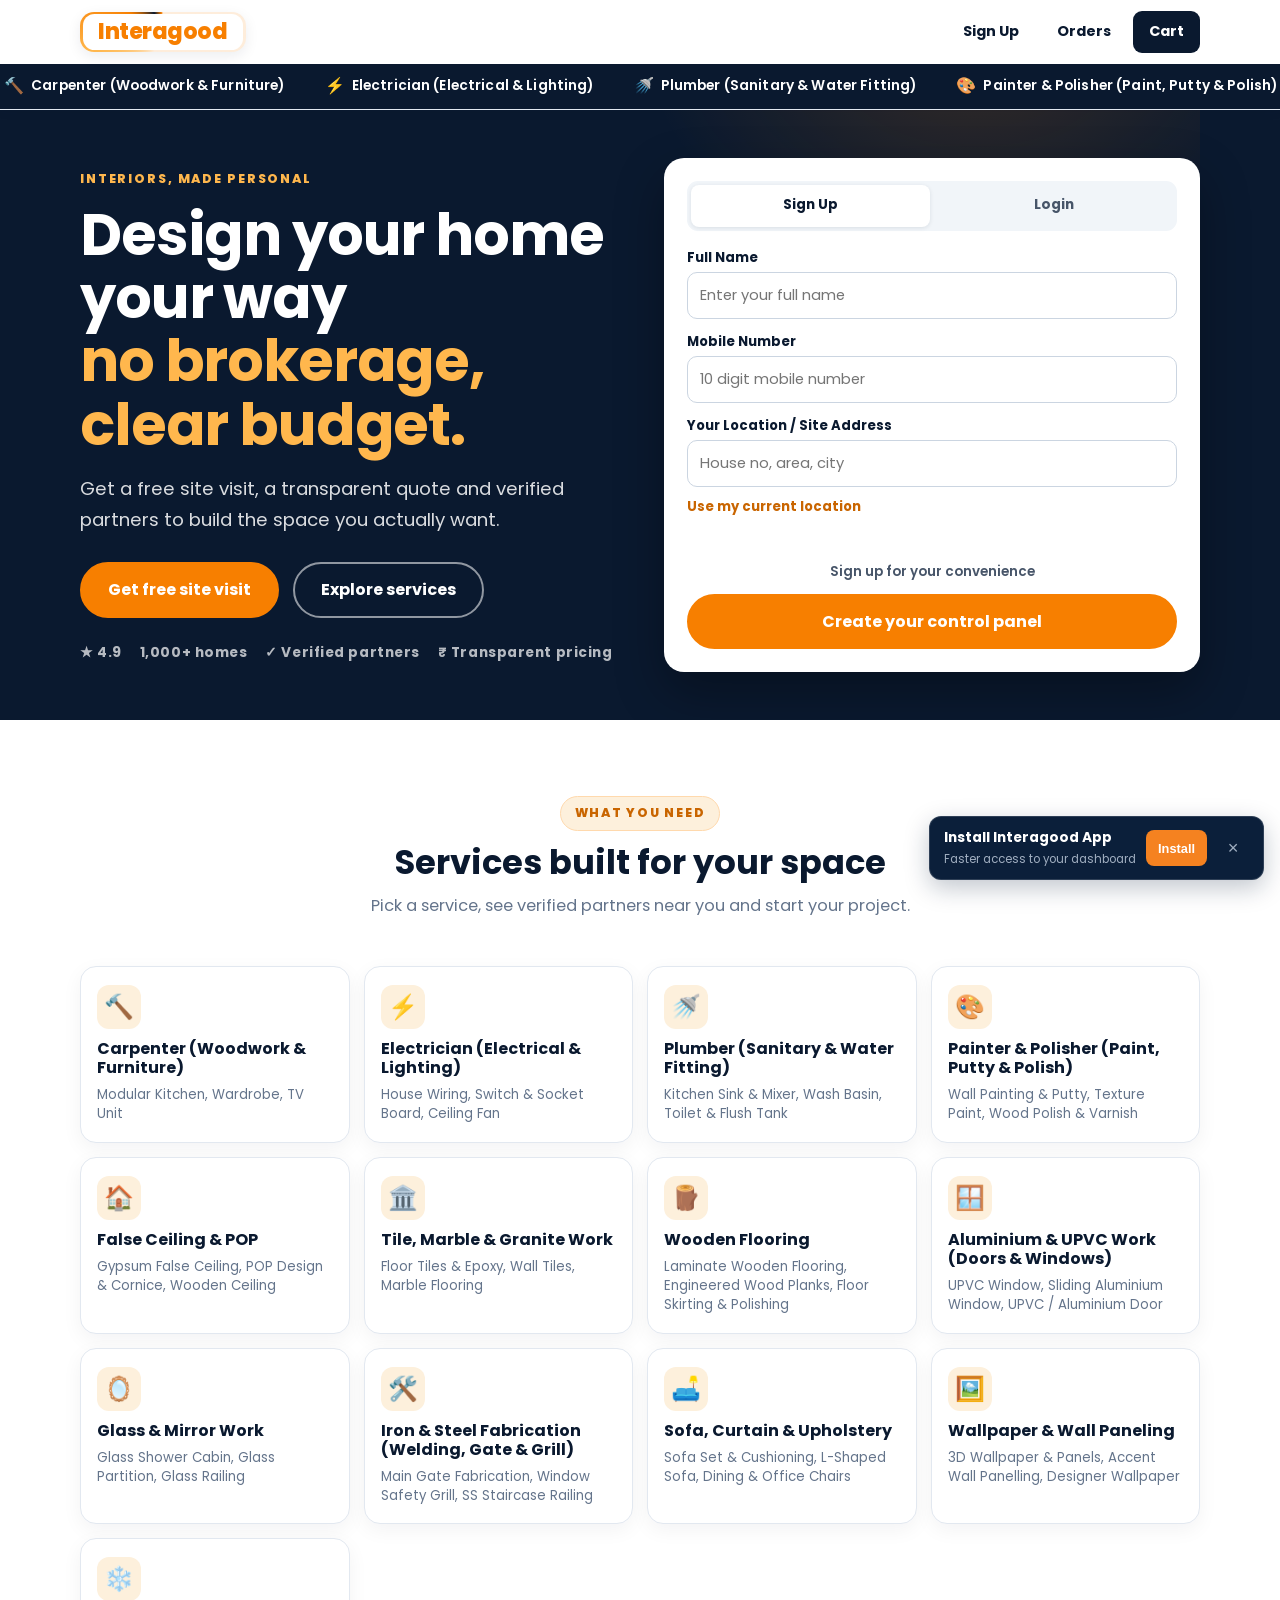
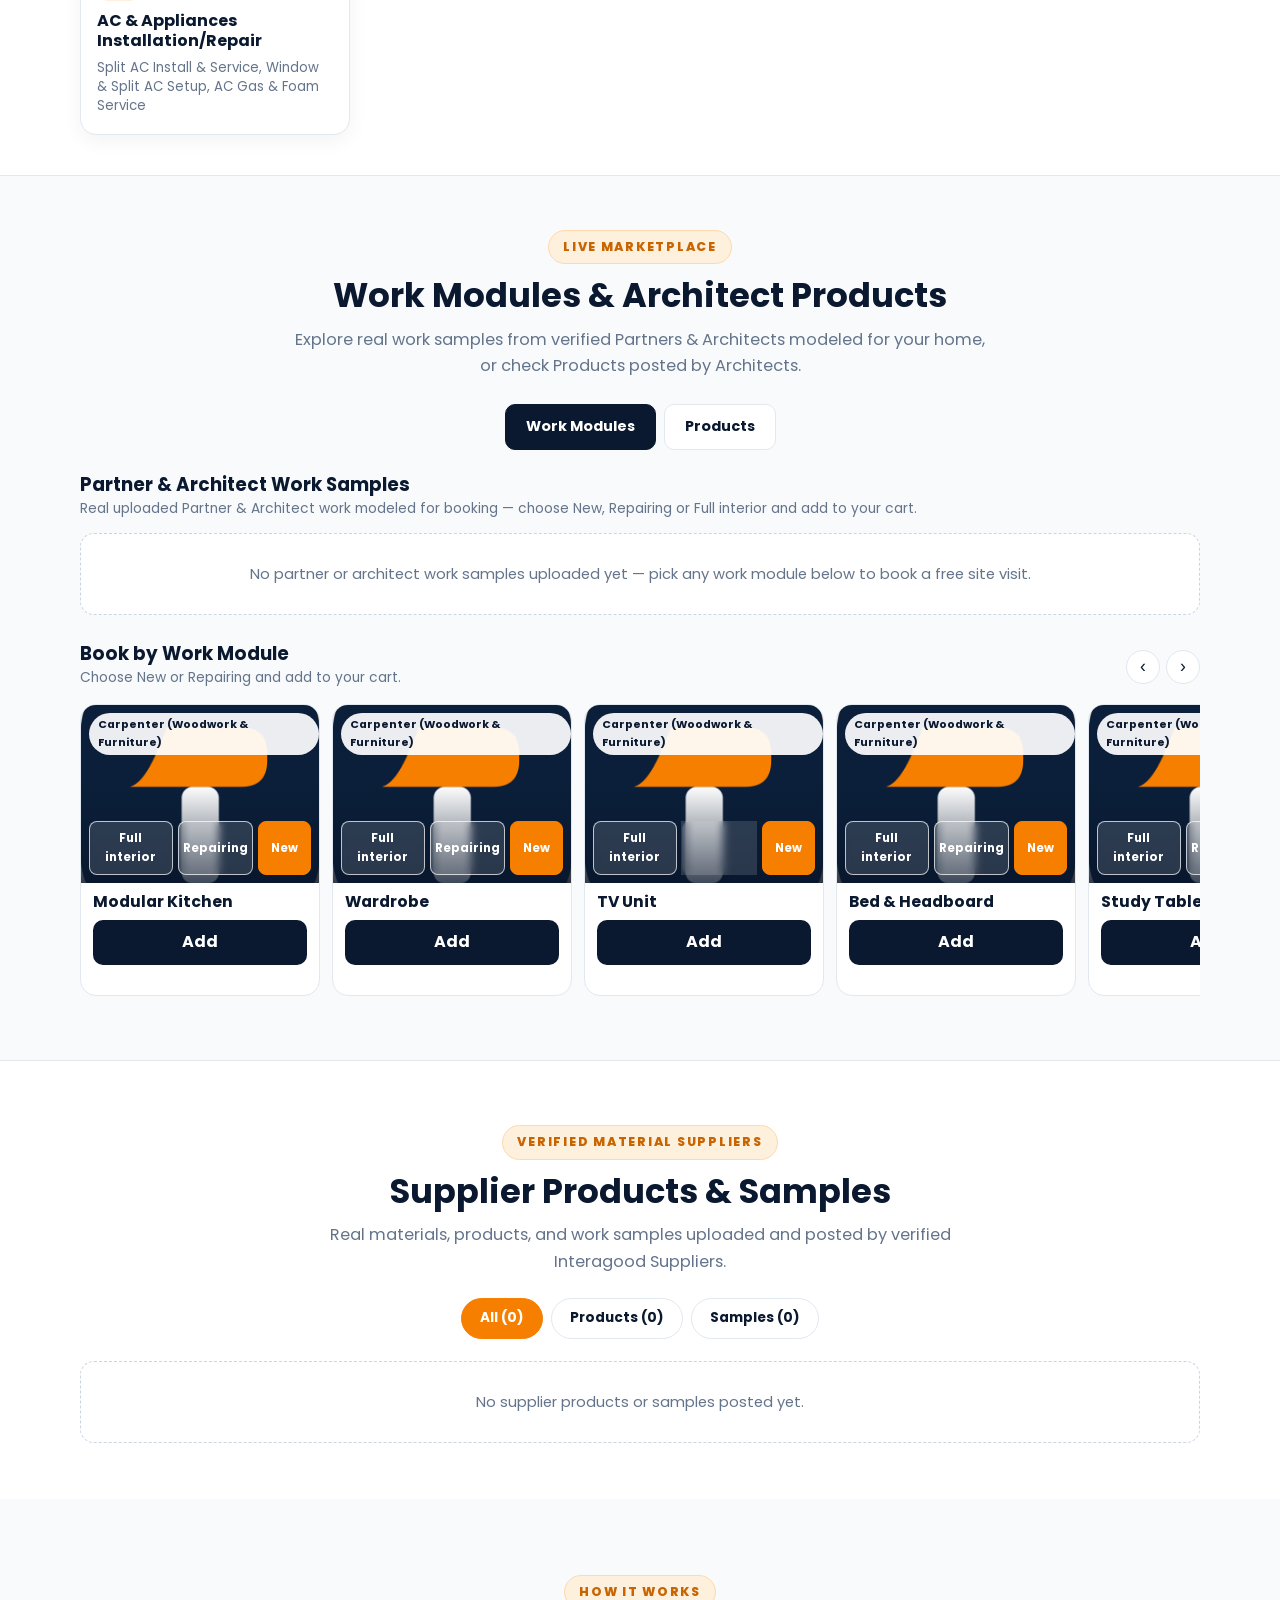
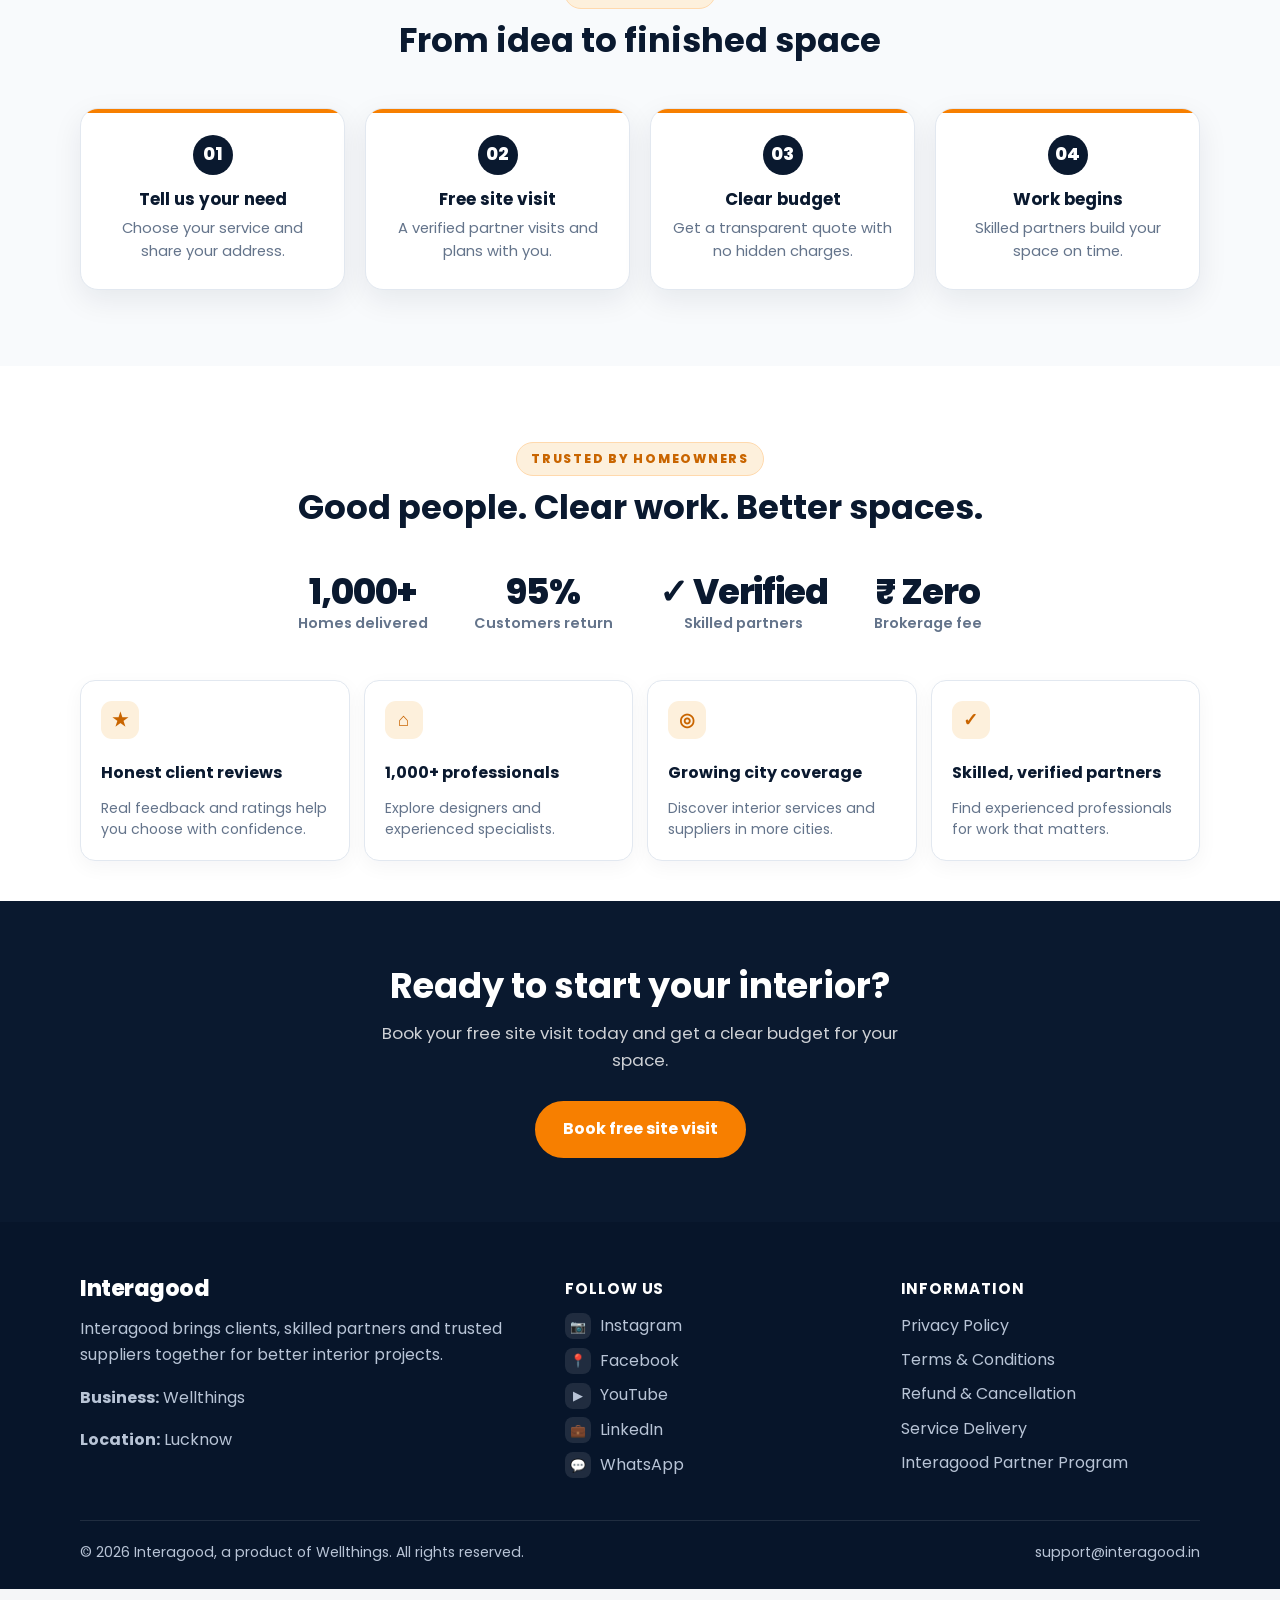
==== index.html @ d4280ba3 "Update hero signup card copy and button labels" ====
<!DOCTYPE html>
<html lang="en">
<head>
  <meta charset="UTF-8">
  <meta name="viewport" content="width=device-width, initial-scale=1.0">
  <title>Interagood | Custom Interior Planning, Verified Partners &amp; Suppliers</title>
  <meta name="description" content="Custom interior planning, verified home-service partners, and supplier catalog by Wellthings.">
  <meta property="og:title" content="Interagood | Custom Interior Planning, Verified Partners &amp; Suppliers">
  <meta property="og:description" content="Custom interior planning, verified home-service partners, and supplier catalog by Wellthings.">
  <meta property="og:image" content="assets/logo-square.png">
  <meta name="theme-color" content="#0b1f3a">
  <link rel="icon" type="image/png" href="assets/favicon.png">
  <link rel="apple-touch-icon" href="assets/apple-touch-icon.png">
  <link rel="manifest" href="manifest.webmanifest">
  <link rel="preconnect" href="https://fonts.googleapis.com">
  <link rel="preconnect" href="https://fonts.gstatic.com" crossorigin>
  <link href="https://fonts.googleapis.com/css2?family=Poppins:wght@400;600;700;800&display=swap" rel="stylesheet">
  <link rel="stylesheet" href="style.css?v=20261117h">
  <link rel="stylesheet" href="shop.css?v=20261117g">
</head>
<body class="home">
  <div class="top-fixed" id="top-fixed">
    <div class="top-upper" id="top-upper">
      <header class="nav">
        <div class="container nav-inner">
          <a class="brand brand-stroke" href="index.html" aria-label="Interagood home"><span class="brand-name">Interagood</span></a>
          <div style="display:flex;align-items:center;gap:6px;">
            <a class="header-contact" id="header-client-link" href="#client-signup" style="white-space:nowrap;">Sign Up</a>
            <a class="header-contact" href="#orders" data-orders-open style="white-space:nowrap;">Orders</a>
            <a class="header-contact" href="#cart" data-cart-open style="display:inline-flex;align-items:center;gap:6px;background:var(--navy);color:#fff;white-space:nowrap;">Cart <span class="cart-count" data-cart-count hidden style="position:static;margin:0;background:var(--orange);color:#fff;">0</span></a>
          </div>
        </div>
      </header>

      <div class="category-banner" id="category-banner" aria-label="Service categories">
        <div class="banner-track" id="banner-track"></div>
      </div>
    </div>
  </div>

  <main>
    <section class="hero">
      <div class="container hero-inner">
        <div class="hero-text">
          <span class="hero-kicker">Interiors, made personal</span>
          <h1>Design your home your way<br><strong>no brokerage, clear budget.</strong></h1>
          <p>Get a free site visit, a transparent quote and verified partners to build the space you actually want.</p>
          <div class="hero-actions">
            <a class="btn btn-primary" href="#marketplace">Get free site visit</a>
            <a class="btn ghost" href="#services" style="border-color:rgba(255,255,255,0.55);color:#fff;">Explore services</a>
          </div>
          <div class="hero-trust">
            <span>★ 4.9</span><span>1,000+ homes</span><span>✓ Verified partners</span><span>₹ Transparent pricing</span>
          </div>
        </div>
        <div class="hero-visual" id="client-signup">
          <div class="ca-card ca-signed-card" id="ca-signedin-card" hidden>
            <span class="ca-kicker">Your Account</span>
            <h3 id="ca-who-name">Welcome</h3>
            <p class="ca-signed-meta" id="ca-who-meta"></p>
            <div class="ca-signed-actions">
              <a class="btn btn-primary" href="client-dashboard.html">Open Control Panel</a>
              <button type="button" class="ca-logout-link" id="ca-logout-btn">Log Out</button>
            </div>
          </div>

          <div class="ca-card" id="ca-forms-card">
            <div class="ca-tabs" role="tablist" aria-label="Authentication mode">
              <button type="button" class="ca-tab active" data-ca-mode="signup" role="tab" aria-selected="true">Sign Up</button>
              <button type="button" class="ca-tab" data-ca-mode="login" role="tab" aria-selected="false">Login</button>
            </div>

            <form id="ca-signup-form" class="ca-form" novalidate>
              <div>
                <label for="ca-name">Full Name</label>
                <input id="ca-name" type="text" autocomplete="name" maxlength="80" placeholder="Enter your full name">
              </div>
              <div>
                <label for="ca-phone">Mobile Number</label>
                <input id="ca-phone" type="tel" inputmode="numeric" autocomplete="tel-national" maxlength="10" placeholder="10 digit mobile number">
              </div>
              <div>
                <label for="ca-location">Your Location / Site Address</label>
                <input id="ca-location" type="text" autocomplete="street-address" maxlength="200" placeholder="House no, area, city">
                <button type="button" class="ca-loc-btn" id="ca-use-loc">Use my current location</button>
              </div>
              <p class="ca-msg" id="ca-signup-msg" role="alert"></p>
              <p class="ca-convenience">Sign up for your convenience</p>
              <button type="submit" class="btn btn-primary" id="ca-signup-submit" style="width:100%;">Create your control panel</button>
            </form>

            <form id="ca-login-form" class="ca-form" hidden novalidate>
              <div>
                <label for="cl-phone">Registered Mobile Number</label>
                <input id="cl-phone" type="tel" inputmode="numeric" autocomplete="tel-national" maxlength="10" placeholder="10 digit mobile number">
              </div>
              <p class="ca-msg" id="ca-login-msg" role="alert"></p>
              <button type="submit" class="btn btn-primary" id="ca-login-submit" style="width:100%;">Login</button>
            </form>
          </div>
        </div>
      </div>
    </section>

    <section id="services" class="services">
      <div class="container">
        <div class="section-head">
          <span class="eyebrow">What you need</span>
          <h2>Services built for your space</h2>
          <p>Pick a service, see verified partners near you and start your project.</p>
        </div>
        <div class="service-grid" id="service-grid"></div>
      </div>
    </section>

    <section id="marketplace" class="mkt-section">
      <div class="container">
        <div class="section-head" style="margin-bottom:24px;">
          <span class="eyebrow">Live Marketplace</span>
          <h2>Work Modules &amp; Architect Products</h2>
          <p>Explore real work samples from verified Partners &amp; Architects modeled for your home, or check Products posted by Architects.</p>
        </div>

        <div class="mkt-tabs" role="tablist" aria-label="Marketplace view">
          <button type="button" class="mkt-tab active" data-mkt-tab="catalog" role="tab" aria-selected="true">Work Modules</button>
          <button type="button" class="mkt-tab" data-mkt-tab="products" role="tab" aria-selected="false">Products</button>
        </div>

        <div id="mkt-panel-catalog" class="mkt-panel">
          <div class="ws-block">
            <div class="browse-head">
              <div>
                <h3 style="margin:0;">Partner &amp; Architect Work Samples</h3>
                <p id="ws-sub" style="margin:2px 0 0;color:var(--muted);font-size:0.86rem;">Real uploaded work modeled for booking — choose New, Repairing or Full interior and add to your cart.</p>
              </div>
              <button type="button" class="btn-clear-filter" id="ws-clear-filter" hidden>Show all categories</button>
            </div>
            <div class="ws-grid" id="work-samples-grid"></div>
            <div class="mkt-empty" id="work-samples-empty" hidden>No partner or architect work samples uploaded yet for this filter.</div>
          </div>

          <div class="browse-head" style="margin-top:28px;">
            <div><h3 id="browse-title" style="margin:0;">Book by Work Module</h3><p id="browse-sub" style="margin:2px 0 0;color:var(--muted);font-size:0.86rem;">Pick a standard module, choose New or Repairing and add to your cart.</p></div>
            <div class="swiper-nav"><button type="button" data-swipe="prev" aria-label="Previous">&#8249;</button><button type="button" data-swipe="next" aria-label="Next">&#8250;</button></div>
          </div>
          <div class="swiper" id="browse-strip"></div>
          <p class="browse-empty" id="browse-empty" hidden>No matching work found.</p>
        </div>

        <div id="mkt-panel-products" class="mkt-panel" hidden>
          <div class="browse-head" style="margin-bottom:14px;">
            <div>
              <h3 style="margin:0;">Architect Products</h3>
              <p style="margin:2px 0 0;color:var(--muted);font-size:0.86rem;">Material-included designs and products posted directly by verified Architects.</p>
            </div>
          </div>
          <div class="arch-grid" id="arch-posts-grid"></div>
          <div class="mkt-empty" id="arch-posts-empty" hidden>No architect products posted yet. Check Work Modules or Supplier Showcase below.</div>
        </div>
      </div>
    </section>

    <section id="supplier-showcase" class="sup-showcase-section">
      <div class="container">
        <div class="section-head" style="margin-bottom:22px;">
          <span class="eyebrow">Verified Material Suppliers</span>
          <h2>Supplier Products &amp; Samples</h2>
          <p>Real materials, products, and work samples uploaded and posted by verified Interagood Suppliers.</p>
        </div>
        <div class="sup-filter-row" role="tablist" aria-label="Supplier filter">
          <button type="button" class="sup-filter-btn active" data-sup-filter="all" role="tab" aria-selected="true">All <span id="sup-count-all"></span></button>
          <button type="button" class="sup-filter-btn" data-sup-filter="product" role="tab" aria-selected="false">Products <span id="sup-count-prod"></span></button>
          <button type="button" class="sup-filter-btn" data-sup-filter="sample" role="tab" aria-selected="false">Samples <span id="sup-count-smp"></span></button>
        </div>
        <div class="amz-grid" id="supplier-showcase-grid"></div>
        <div class="mkt-empty" id="supplier-showcase-empty" hidden>No supplier products or samples posted yet.</div>
      </div>
    </section>

    <section class="how-it-works alt">
      <div class="container">
        <div class="section-head center">
          <span class="eyebrow">How it works</span>
          <h2>From idea to finished space</h2>
        </div>
        <div class="steps-grid">
          <div class="step-card">
            <span class="step-num">01</span>
            <h3>Tell us your need</h3>
            <p>Choose your service and share your address.</p>
          </div>
          <div class="step-card">
            <span class="step-num">02</span>
            <h3>Free site visit</h3>
            <p>A verified partner visits and plans with you.</p>
          </div>
          <div class="step-card">
            <span class="step-num">03</span>
            <h3>Clear budget</h3>
            <p>Get a transparent quote with no hidden charges.</p>
          </div>
          <div class="step-card">
            <span class="step-num">04</span>
            <h3>Work begins</h3>
            <p>Skilled partners build your space on time.</p>
          </div>
        </div>
      </div>
    </section>

    <section class="trust">
      <div class="container">
        <div class="section-head center">
          <span class="eyebrow">Trusted by homeowners</span>
          <h2>Good people. Clear work. Better spaces.</h2>
        </div>
        <div class="trust-stats">
          <div class="stat"><strong>1,000+</strong><span>Homes delivered</span></div>
          <div class="stat"><strong>95%</strong><span>Customers return</span></div>
          <div class="stat"><strong>✓ Verified</strong><span>Skilled partners</span></div>
          <div class="stat"><strong>₹ Zero</strong><span>Brokerage fee</span></div>
        </div>
        <div class="trust-grid">
          <article class="trust-card"><span class="trust-icon">★</span><h3>Honest client reviews</h3><p>Real feedback and ratings help you choose with confidence.</p></article>
          <article class="trust-card"><span class="trust-icon">⌂</span><h3>1,000+ professionals</h3><p>Explore designers and experienced specialists.</p></article>
          <article class="trust-card"><span class="trust-icon">◎</span><h3>Growing city coverage</h3><p>Discover interior services and suppliers in more cities.</p></article>
          <article class="trust-card"><span class="trust-icon">✓</span><h3>Skilled, verified partners</h3><p>Find experienced professionals for work that matters.</p></article>
        </div>
      </div>
    </section>

    <section class="cta">
      <div class="container cta-inner">
        <div>
          <h2>Ready to start your interior?</h2>
          <p>Book your free site visit today and get a clear budget for your space.</p>
        </div>
        <a class="btn btn-primary" href="#services">Book free site visit</a>
      </div>
    </section>
  </main>

  <footer>
    <div class="container">
      <div class="foot-grid">
        <div class="foot-about">
          <a class="brand brand-footer" href="index.html" aria-label="Interagood home"><span class="brand-name">Interagood</span></a>
          <p>Interagood brings clients, skilled partners and trusted suppliers together for better interior projects.</p>
          <p><strong>Business:</strong> <span data-company>Wellthings</span></p>
          <p data-address-row><strong>Location:</strong> <span data-address></span></p>
        </div>
        <div>
          <h4>Follow us</h4>
          <ul class="social-list">
            <li><a data-social="instagram" style="--c:#e1306c"><i>&#128247;</i>Instagram</a></li>
            <li><a data-social="facebook" style="--c:#1877f2"><i>&#128205;</i>Facebook</a></li>
            <li><a data-social="youtube" style="--c:#ff0000"><i>&#9654;</i>YouTube</a></li>
            <li><a data-social="linkedin" style="--c:#0a66c2"><i>&#128188;</i>LinkedIn</a></li>
            <li><a data-social="whatsapp" style="--c:#25d366"><i>&#128172;</i>WhatsApp</a></li>
          </ul>
        </div>
        <div>
          <h4>Information</h4>
          <ul>
            <li><a href="privacy.html">Privacy Policy</a></li>
            <li><a href="terms.html">Terms &amp; Conditions</a></li>
            <li><a href="refund.html">Refund &amp; Cancellation</a></li>
            <li><a href="shipping.html">Service Delivery</a></li>
            <li><a href="partner-program.html">Interagood Partner Program</a></li>
          </ul>
        </div>
      </div>
      <div class="copy">
        <span>&copy; <span data-year>2026</span> Interagood, a product of <span data-company>Wellthings</span>. All rights reserved.</span>
        <span><a data-email href="mailto:support@interagood.in">support@interagood.in</a></span>
      </div>
    </div>
  </footer>

  <script src="config.js?v=20261117f"></script>
  <script src="catalog.js?v=20261117a"></script>
  <script src="geo.js?v=2"></script>
  <script src="pwa.js?v=20261117f"></script>
  <script src="cart.js?v=20261117a"></script>
  <script src="client-auth.js?v=20261117b"></script>
  <script src="app.js?v=20261106-a"></script>
  <script src="browse.js?v=20261117d"></script>
  <script src="gallery.js?v=20261117f"></script>
</body>
</html>
---- style.css ----
:root {
  --navy: #0a192f;
  --navy-2: #112543;
  --orange: #f77f00;
  --orange-dark: #c96500;
  --orange-soft: #fdf0dc;
  --ink: #16213a;
  --muted: #64748b;
  --line: #e2e8f0;
  --bg: #ffffff;
  --bg-alt: #f8fafc;
  --radius: 16px;
  --shadow: 0 10px 30px rgba(10, 25, 47, 0.08);
}

* { box-sizing: border-box; }
html { scroll-behavior: smooth; }
body {
  margin: 0;
  font-family: 'Poppins', -apple-system, BlinkMacSystemFont, "Segoe UI", Roboto, "Helvetica Neue", Arial, sans-serif;
  color: var(--ink);
  background: var(--bg);
  line-height: 1.65;
}
img, svg { max-width: 100%; display: block; }
a { color: var(--orange-dark); }
a:hover { color: var(--orange); }
h1, h2, h3 { color: var(--navy); line-height: 1.2; margin: 0 0 0.6em; }
h1 { font-size: clamp(2rem, 5vw, 3.2rem); letter-spacing: -0.02em; }
h2 { font-size: clamp(1.5rem, 3.4vw, 2.1rem); }
h3 { font-size: 1.15rem; }
p { margin: 0 0 1em; }

.container { width: min(1120px, 92%); margin: 0 auto; }
.narrow { width: min(820px, 92%); margin: 0 auto; }

/* header */
.nav {
  position: sticky; top: 0; z-index: 50;
  background: rgba(255, 255, 255, 0.92);
  backdrop-filter: blur(10px);
  border-bottom: 1px solid var(--line);
}
.nav-inner { display: flex; align-items: center; justify-content: space-between; height: 88px; }
.brand { display: inline-flex; align-items: center; text-decoration: none; }
.brand-name { color: #f77f00; font-size: 22px; font-weight: 800; line-height: 1.2; font-family: 'Poppins', sans-serif; letter-spacing: -0.02em; }
.location-bar { display: flex; align-items: center; gap: 10px; width: min(460px, 52vw); min-height: 46px; padding: 0 15px; border: 1px solid var(--line); border-radius: 12px; background: #fff; }
.location-icon { color: var(--orange-dark); font-size: 1.5rem; line-height: 1; }
.location-bar input, .search-bar input { min-width: 0; width: 100%; margin: 0; padding: 0; border: 0; background: transparent; outline: 0; }
.location-bar input:focus, .search-bar input:focus { outline: 0; }
.header-contact { padding: 9px 16px; border-radius: 9px; color: var(--navy); font-size: 0.9rem; font-weight: 700; text-decoration: none; }
.header-contact:hover { background: var(--bg-alt); color: var(--navy); }
.sr-only { position: absolute; width: 1px; height: 1px; padding: 0; margin: -1px; overflow: hidden; clip: rect(0, 0, 0, 0); white-space: nowrap; border: 0; }
.nav-links { display: flex; align-items: center; gap: 26px; }
.nav-links a { text-decoration: none; color: var(--navy); font-weight: 600; font-size: 0.95rem; }
.nav-links a:hover, .nav-links a.active { color: var(--orange); }
.menu-btn { display: none; background: none; border: 0; padding: 8px; cursor: pointer; }
.menu-btn span { display: block; width: 24px; height: 2px; background: var(--navy); margin: 5px 0; transition: 0.2s; }

/* buttons */
.btn {
  display: inline-block; padding: 13px 26px; border-radius: 999px;
  background: var(--orange); color: #fff; font-weight: 700; text-decoration: none;
  border: 2px solid var(--orange); cursor: pointer; font-size: 1rem; font-family: inherit;
  transition: transform 0.15s, background 0.15s;
}
.btn:hover { background: var(--orange-dark); border-color: var(--orange-dark); color: #fff; transform: translateY(-1px); }
.btn.ghost { background: transparent; color: var(--navy); border-color: var(--navy); }
.btn.ghost:hover { background: var(--navy); color: #fff; border-color: var(--navy); }
.btn.disabled { background: var(--line); border-color: var(--line); color: var(--muted); cursor: default; pointer-events: none; }

/* hero */
.hero { background: linear-gradient(160deg, var(--orange-soft), #fff 55%); padding: 84px 0 72px; }
.hero-grid { display: grid; grid-template-columns: 1.15fr 0.85fr; gap: 48px; align-items: center; }
.eyebrow { display: inline-block; font-size: 0.78rem; font-weight: 800; letter-spacing: 0.14em; text-transform: uppercase; color: var(--orange-dark); background: #fff; border: 1px solid #ffd9ad; padding: 6px 14px; border-radius: 999px; margin-bottom: 18px; }
.hero p.lead { font-size: 1.15rem; color: var(--muted); max-width: 560px; }
.hero-actions { display: flex; flex-wrap: wrap; gap: 14px; margin-top: 26px; }
.hero-card { background: var(--navy); color: #fff; border-radius: 24px; padding: 30px; box-shadow: var(--shadow); }
.hero-card h3 { color: #fff; }
.hero-card ul { list-style: none; padding: 0; margin: 0; }
.hero-card li { padding: 12px 0; border-bottom: 1px solid rgba(255, 255, 255, 0.12); display: flex; gap: 12px; align-items: flex-start; }
.hero-card li:last-child { border-bottom: 0; }
.tick { flex: none; width: 22px; height: 22px; border-radius: 50%; background: var(--orange); color: #fff; font-size: 0.8rem; font-weight: 800; display: grid; place-items: center; margin-top: 2px; }

/* sections */
.section { padding: 76px 0; }
.section.alt { background: var(--bg-alt); }
.section-head { text-align: center; max-width: 680px; margin: 0 auto 44px; }
.section-head p { color: var(--muted); }

.cards { display: grid; grid-template-columns: repeat(auto-fit, minmax(240px, 1fr)); gap: 22px; }
.card { background: #fff; border: 1px solid var(--line); border-radius: var(--radius); padding: 26px; box-shadow: var(--shadow); }
.card .icon { width: 46px; height: 46px; border-radius: 12px; background: var(--orange-soft); color: var(--orange-dark); display: grid; place-items: center; font-weight: 800; font-size: 1.2rem; margin-bottom: 14px; }
.card p { color: var(--muted); margin: 0; }

.steps { counter-reset: step; display: grid; grid-template-columns: repeat(auto-fit, minmax(220px, 1fr)); gap: 22px; }
.step { position: relative; padding: 26px; border-radius: var(--radius); background: #fff; border: 1px solid var(--line); }
.step::before { counter-increment: step; content: counter(step); display: grid; place-items: center; width: 38px; height: 38px; border-radius: 50%; background: var(--navy); color: #fff; font-weight: 800; margin-bottom: 14px; }
.step p { color: var(--muted); margin: 0; }

/* role tabs */
.tabs { display: flex; justify-content: center; gap: 10px; margin-bottom: 30px; }
.tab { padding: 10px 24px; border-radius: 999px; border: 2px solid var(--navy); background: #fff; color: var(--navy); font-weight: 700; cursor: pointer; font-size: 1rem; font-family: inherit; }
.tab.active { background: var(--navy); color: #fff; }
.tab-panel { display: none; }
.tab-panel.active { display: block; }
.checklist { list-style: none; padding: 0; margin: 0 auto; max-width: 760px; display: grid; gap: 12px; }
.checklist li { background: #fff; border: 1px solid var(--line); border-radius: 12px; padding: 14px 18px 14px 50px; position: relative; }
.checklist li::before { content: "\2713"; position: absolute; left: 16px; top: 13px; width: 24px; height: 24px; border-radius: 50%; background: var(--orange); color: #fff; font-weight: 800; font-size: 0.8rem; display: grid; place-items: center; }

/* pricing */
.plans { display: grid; grid-template-columns: repeat(auto-fit, minmax(280px, 1fr)); gap: 26px; max-width: 800px; margin: 0 auto; }
.plan { background: #fff; border: 2px solid var(--line); border-radius: 22px; padding: 34px 30px; text-align: center; box-shadow: var(--shadow); }
.plan.featured { border-color: var(--orange); }
.plan .tag { display: inline-block; background: var(--orange-soft); color: var(--orange-dark); font-weight: 800; font-size: 0.75rem; letter-spacing: 0.12em; text-transform: uppercase; padding: 5px 12px; border-radius: 999px; }
.price { font-size: 3rem; font-weight: 800; color: var(--navy); margin: 14px 0 0; line-height: 1; }
.price small { font-size: 1rem; color: var(--muted); font-weight: 600; }
.price-note { color: var(--muted); font-size: 0.9rem; margin: 6px 0 20px; }
.plan ul { list-style: none; padding: 0; margin: 0 0 22px; text-align: left; }
.plan li { padding: 8px 0 8px 28px; position: relative; border-bottom: 1px solid var(--line); }
.plan li::before { content: "\2713"; position: absolute; left: 0; color: var(--orange); font-weight: 800; }
.fine { text-align: center; color: var(--muted); font-size: 0.9rem; max-width: 760px; margin: 26px auto 0; }

/* homepage service finder */
.service-finder { padding: 24px 0 30px; background: #fff; }
.finder-inner { display: grid; gap: 18px; }
.search-bar { display: flex; align-items: center; gap: 12px; width: min(760px, 100%); min-height: 52px; margin: 0 auto; padding: 0 16px; border: 1px solid var(--line); border-radius: 13px; background: #f8fafc; color: var(--muted); }
.search-bar > span:first-child { color: var(--orange-dark); font-size: 1.45rem; line-height: 1; }
.search-bar input { color: var(--ink); }
.search-bar kbd { color: #8290a1; font-size: 0.76rem; font-weight: 600; }
.role-switch { display: flex; justify-content: center; gap: 8px; }
.role-tab { min-width: 150px; padding: 10px 24px; border: 1px solid var(--line); border-radius: 10px; background: #fff; color: var(--navy); font: inherit; font-weight: 750; cursor: pointer; transition: background 0.18s, color 0.18s, border-color 0.18s; }
.role-tab.active { border-color: var(--navy); background: var(--navy); color: #fff; }
.category-panel { display: none; }
.category-panel.active { display: block; }
.category-caption { margin: 0 0 12px; color: var(--muted); font-size: 0.88rem; font-weight: 600; text-align: center; }
.category-grid { display: grid; grid-template-columns: repeat(6, minmax(0, 1fr)); gap: 9px; }
.category-tab { min-height: 42px; padding: 8px 10px; border: 1px solid var(--line); border-radius: 10px; background: #fff; color: var(--ink); font: inherit; font-size: 0.84rem; font-weight: 600; line-height: 1.25; cursor: pointer; transition: border-color 0.15s, background 0.15s, color 0.15s; }
.category-tab:hover, .category-tab.active { border-color: var(--orange); background: var(--orange-soft); color: var(--orange-dark); }
.category-empty { margin: 0; color: var(--muted); text-align: center; }

/* homepage hero */
.hero-banner { position: relative; display: grid; min-height: clamp(330px, 38vw, 490px); align-items: center; overflow: hidden; isolation: isolate; background: var(--navy); }
.hero-banner::before, .hero-banner::after { position: absolute; z-index: -1; content: ""; inset: -10px; }
.hero-banner::before { background: url("assets/interior-hero.webp") center 55% / cover no-repeat; filter: blur(3px); transform: scale(1.025); }
.hero-banner::after { background: linear-gradient(90deg, rgba(7, 21, 42, 0.84), rgba(7, 21, 42, 0.52) 54%, rgba(7, 21, 42, 0.2)); }
.hero-content { padding-top: 56px; padding-bottom: 56px; color: #fff; }
.hero-kicker { display: inline-block; margin-bottom: 14px; color: #ffd5a1; font-size: 0.78rem; font-weight: 800; letter-spacing: 0.15em; text-transform: uppercase; }
.hero-content h1 { max-width: 720px; margin-bottom: 16px; color: #fff; font-size: clamp(2.4rem, 5.2vw, 4.4rem); line-height: 1.05; }
.hero-content p { max-width: 590px; margin-bottom: 24px; color: rgba(255, 255, 255, 0.9); font-size: clamp(1rem, 1.7vw, 1.2rem); }
.hero-promise { display: flex; flex-wrap: wrap; align-items: center; gap: 12px; color: #fff; font-size: 0.92rem; font-weight: 700; }
.hero-promise i { width: 5px; height: 5px; border-radius: 50%; background: #ff9a2c; }

/* homepage project paths and trust cards */
.project-options { padding: 30px 0 50px; background: var(--bg-alt); }
.project-grid { display: grid; grid-template-columns: repeat(2, minmax(0, 1fr)); gap: 18px; }
.project-card { padding: clamp(22px, 3vw, 34px); border: 1px solid var(--line); border-radius: 18px; background: #fff; box-shadow: var(--shadow); }
.project-card-dark { border-color: var(--navy); background: var(--navy); }
.project-step { display: block; margin-bottom: 13px; color: var(--orange-dark); font-size: 0.72rem; font-weight: 800; letter-spacing: 0.12em; }
.project-card h2 { margin-bottom: 9px; font-size: clamp(1.3rem, 2.4vw, 1.7rem); }
.project-card p { min-height: 48px; margin-bottom: 20px; color: var(--muted); }
.project-card-dark h2 { color: #fff; }
.project-card-dark p { color: #d3ddeb; }
.project-card .btn { padding: 11px 20px; font-size: 0.92rem; }
.project-card .btn.ghost { border-color: #fff; color: #fff; }
.project-card .btn.ghost:hover { background: #fff; color: var(--navy); }
.trust-section { padding: 72px 0; }
.section-head { margin-bottom: 34px; }
.section-head .eyebrow { margin-bottom: 12px; }
.section-head h2 { margin-bottom: 10px; }
.section-head p { margin: 0; color: var(--muted); }
.trust-grid { display: grid; grid-template-columns: repeat(4, minmax(0, 1fr)); gap: 14px; }
.trust-card { min-height: 175px; padding: 20px; border: 1px solid var(--line); border-radius: 15px; background: #fff; box-shadow: 0 6px 20px rgba(11, 31, 58, 0.045); }
.trust-icon { display: grid; width: 38px; height: 38px; margin-bottom: 14px; place-items: center; border-radius: 11px; background: var(--orange-soft); color: var(--orange-dark); font-size: 1.15rem; font-weight: 800; }
.trust-card h3 { margin-bottom: 7px; font-size: 1rem; }
.trust-card p { margin: 0; color: var(--muted); font-size: 0.88rem; line-height: 1.5; }
.trust-stat { display: flex; flex-direction: column; justify-content: center; }
.trust-stat strong { margin-bottom: 6px; color: var(--orange-dark); font-size: 2rem; line-height: 1; }
.spaces-section { padding: 10px 0 72px; }
.spaces-section .section-head { margin-bottom: 24px; }
.space-grid { display: grid; grid-template-columns: repeat(3, minmax(0, 1fr)); gap: 15px; }
.space-card { position: relative; display: flex; min-height: 180px; align-items: flex-end; overflow: hidden; padding: 20px; border-radius: 16px; background: linear-gradient(140deg, #ddc5a4, #76543d); }
.space-card::before { position: absolute; content: ""; inset: 0; background: linear-gradient(0deg, rgba(7, 21, 42, 0.75), transparent 70%); }
.space-card span { position: relative; color: #fff; font-size: 1.1rem; font-weight: 750; }
.space-shop { background: linear-gradient(140deg, #d6b189, #594033); }
.space-restaurant { background: linear-gradient(140deg, #c59c75, #493831); }

/* faq */
details { background: #fff; border: 1px solid var(--line); border-radius: 12px; padding: 4px 18px; margin-bottom: 12px; }
summary { cursor: pointer; font-weight: 700; color: var(--navy); padding: 14px 0; }
details p { color: var(--muted); }

/* cta */
.cta { background: var(--navy); color: #fff; text-align: center; padding: 64px 0; }
.cta h2 { color: #fff; }
.cta p { color: #c9d4e4; max-width: 560px; margin: 0 auto 24px; }

/* legal pages */
.page-head { background: var(--bg-alt); padding: 56px 0 40px; border-bottom: 1px solid var(--line); }
.page-head p { color: var(--muted); margin: 0; }
.legal { padding: 48px 0 72px; }
.legal h2 { font-size: 1.35rem; margin-top: 2em; }
.legal h3 { margin-top: 1.4em; }
.legal li { margin-bottom: 0.5em; }
.legal .callout { background: var(--orange-soft); border-left: 4px solid var(--orange); padding: 14px 18px; border-radius: 8px; margin: 1.2em 0; }
.legal table { width: 100%; border-collapse: collapse; margin: 1em 0; }
.legal th, .legal td { text-align: left; padding: 10px 12px; border: 1px solid var(--line); }
.legal th { background: var(--bg-alt); }

/* contact */
.contact-grid { display: grid; grid-template-columns: 1fr 1fr; gap: 32px; }
.info-list { list-style: none; padding: 0; margin: 0; }
.info-list li { display: flex; gap: 14px; padding: 14px 0; border-bottom: 1px solid var(--line); align-items: flex-start; }
.info-list .icon { flex: none; width: 40px; height: 40px; border-radius: 10px; background: var(--orange-soft); color: var(--orange-dark); display: grid; place-items: center; font-weight: 800; }
.info-list strong { display: block; color: var(--navy); }
.call-btn { display: inline-flex; align-items: center; gap: 10px; background: var(--navy); color: #fff; border: 0; border-radius: 999px; padding: 10px 20px; font-size: 1rem; font-weight: 700; cursor: pointer; font-family: inherit; }
.call-btn:hover { background: var(--orange); }
.call-btn .mask { letter-spacing: 0.12em; }
form.contact { background: #fff; border: 1px solid var(--line); border-radius: var(--radius); padding: 26px; box-shadow: var(--shadow); }
label { display: block; font-weight: 600; font-size: 0.9rem; margin-bottom: 6px; color: var(--navy); }
input, select, textarea { width: 100%; padding: 12px 14px; border: 1px solid #cdd5df; border-radius: 10px; font: inherit; margin-bottom: 16px; background: #fff; }
input:focus, select:focus, textarea:focus { outline: 2px solid var(--orange); border-color: var(--orange); }
textarea { min-height: 130px; resize: vertical; }
.form-msg { margin-top: 12px; font-size: 0.92rem; color: var(--muted); }
.form-msg.error { color: #c0392b; }

/* footer */
footer { background: #07152a; color: #b8c4d6; padding: 54px 0 24px; }
.foot-grid { display: grid; grid-template-columns: 1.5fr 1fr 1fr; gap: 36px; margin-bottom: 34px; }
.brand-footer { margin-bottom: 14px; }
.brand-footer .brand-name { color: #fff; }
footer .foot-about p { max-width: 450px; }
footer h4 { color: #fff; margin: 0 0 12px; font-size: 0.95rem; letter-spacing: 0.06em; text-transform: uppercase; }
footer ul { list-style: none; padding: 0; margin: 0; }
footer li { margin-bottom: 8px; }
footer a { color: #b8c4d6; text-decoration: none; }
footer a:hover { color: var(--orange); }
.copy { border-top: 1px solid rgba(255, 255, 255, 0.1); padding-top: 20px; font-size: 0.88rem; display: flex; flex-wrap: wrap; justify-content: space-between; gap: 8px; }

.reveal { opacity: 0; transform: translateY(18px); transition: opacity 0.5s, transform 0.5s; }
[hidden] { display: none !important; }
.reveal.in { opacity: 1; transform: none; }

@media (max-width: 860px) {
  .hero-grid, .contact-grid, .foot-grid { grid-template-columns: 1fr; }
  .trust-grid { grid-template-columns: repeat(2, minmax(0, 1fr)); }
  .menu-btn { display: block; }
  .nav-links {
    display: none; position: absolute; top: 88px; left: 0; right: 0;
    flex-direction: column; align-items: flex-start; gap: 0;
    background: #fff; border-bottom: 1px solid var(--line); padding: 8px 4%;
  }
  .nav-links.open { display: flex; }
  .nav-links a { padding: 12px 0; width: 100%; }
  .hero { padding: 56px 0; }
  .section { padding: 56px 0; }
}

@media (max-width: 560px) {
  .container, .narrow { width: min(100% - 32px, 1120px); }
  .nav-inner { height: auto; min-height: 0; display: grid; grid-template-columns: 1fr auto; gap: 12px 8px; padding-top: 12px; padding-bottom: 14px; }
  .brand { grid-column: 1; grid-row: 1; }
  .header-contact { grid-column: 2; grid-row: 1; padding-right: 4px; }
  .location-bar { grid-column: 1 / -1; grid-row: 2; width: 100%; min-height: 44px; }
  .service-finder { padding: 18px 0 24px; }
  .finder-inner { gap: 14px; }
  .search-bar { min-height: 48px; padding: 0 12px; }
  .search-bar kbd { display: none; }
  .role-tab { flex: 1; min-width: 0; padding: 10px; }
  .category-caption { margin-bottom: 10px; font-size: 0.8rem; }
  .hero-banner { min-height: 340px; }
  .hero-banner::before { background-position: 58% center; }
  .hero-banner::after { background: linear-gradient(90deg, rgba(7, 21, 42, 0.82), rgba(7, 21, 42, 0.56)); }
  .hero-content { padding-top: 42px; padding-bottom: 42px; }
  .hero-content h1 { font-size: clamp(2.25rem, 11vw, 3.2rem); }
  .hero-content p { font-size: 1rem; }
  .hero-promise { gap: 8px; font-size: 0.78rem; }
  .project-options { padding: 20px 0 38px; }
  .project-grid { grid-template-columns: 1fr; gap: 12px; }
  .project-card { padding: 22px; }
  .project-card p { min-height: 0; }
  .trust-section { padding: 48px 0; }
  .trust-grid { gap: 9px; }
  .trust-card { min-height: 165px; padding: 14px; }
  .trust-card h3 { font-size: 0.9rem; }
  .trust-card p { font-size: 0.8rem; }
  .trust-stat strong { font-size: 1.7rem; }
  .spaces-section { padding-bottom: 48px; }
  .space-grid { grid-template-columns: 1fr; gap: 10px; }
  .space-card { min-height: 130px; }
  footer { padding: 40px 0 20px; }
  .foot-grid { gap: 24px; }
  .copy { flex-direction: column; }
}

@media (prefers-reduced-motion: reduce) {
  html { scroll-behavior: auto; }
  .reveal { opacity: 1; transform: none; transition: none; }
}

/* app-style homepage */
body.home { padding-bottom: 76px; background: #f5f6f8; }
.top-fixed { position: sticky; top: 0; z-index: 60; background: #fff; border-bottom: 1px solid var(--line); box-shadow: 0 2px 10px rgba(11, 31, 58, 0.06); }
.top-fixed .nav { position: static; border: 0; background: transparent; backdrop-filter: none; }
.top-fixed .nav-inner { height: 64px; gap: 14px; }
.top-fixed .service-finder { padding: 4px 0 12px; background: transparent; }
.top-fixed .finder-inner { grid-template-columns: minmax(0, 1fr); gap: 10px; }
.top-fixed .search-bar { min-height: 46px; background: #f5f6f8; border-color: var(--line); }
.category-panel { min-width: 0; }
.role-switch { gap: 0; width: min(420px, 100%); margin: 0 auto; padding: 3px; border-radius: 10px; background: #eceff3; }
.role-tab { flex: 1; min-width: 0; padding: 9px 12px; border: 0; border-radius: 8px; background: transparent; color: #5b6676; }
.role-tab.active { border: 0; background: #fff; color: var(--navy); box-shadow: 0 1px 4px rgba(11, 31, 58, 0.15); }
.category-grid { display: flex; gap: 8px; overflow-x: auto; padding: 2px 2px 6px; scroll-snap-type: x proximity; scrollbar-width: none; -webkit-overflow-scrolling: touch; cursor: grab; user-select: none; }
.category-grid::-webkit-scrollbar { display: none; }
.category-tab { display: flex; flex: 0 0 auto; flex-direction: column; align-items: center; gap: 5px; width: 80px; min-height: 0; padding: 6px 4px 8px; border: 0; border-bottom: 2px solid transparent; border-radius: 0; background: transparent; color: #3a4658; scroll-snap-align: start; }
.category-tab:hover, .category-tab.active { background: transparent; color: var(--navy); }
.category-tab.active { border-bottom-color: var(--orange); }
.cat-icon { display: grid; width: 44px; height: 44px; place-items: center; border-radius: 12px; background: #f1f3f6; font-size: 1.35rem; line-height: 1; }
.category-tab.active .cat-icon { background: var(--orange-soft); }
.cat-name { font-size: 0.7rem; font-weight: 600; line-height: 1.2; text-align: center; }
.project-card { border: 1px solid var(--line); box-shadow: none; }
.project-card-dark { background: var(--navy); border-color: var(--navy); }
.trust-section, .spaces-section, .project-options { background: transparent; }
.trust-card { border: 1px solid var(--line); box-shadow: none; }
.trust-icon { background: var(--orange-soft); color: var(--orange-dark); }
.trust-stat strong { color: var(--orange-dark); }
body.home footer { background: #07152a; }
.social-list li { margin-bottom: 8px; }
.social-list a { display: inline-flex; align-items: center; gap: 9px; }
.social-list i { display: grid; width: 26px; height: 26px; place-items: center; border-radius: 8px; background: rgba(255, 255, 255, 0.1); font-style: normal; font-size: 0.8rem; }
.foot-program { margin: 0 0 14px; text-align: center; font-weight: 700; }
.foot-program a { color: #fff; }
.bottom-nav { position: fixed; inset: auto 0 0; z-index: 70; display: grid; grid-template-columns: repeat(4, 1fr); padding-bottom: env(safe-area-inset-bottom); background: #fff; border-top: 1px solid var(--line); box-shadow: 0 -2px 10px rgba(11, 31, 58, 0.06); }
.bn-item { display: flex; flex-direction: column; align-items: center; gap: 3px; padding: 8px 0 7px; color: #6b7686; font-size: 0.72rem; font-weight: 600; text-decoration: none; }
.bn-item svg { width: 24px; height: 24px; fill: none; stroke: currentColor; stroke-width: 1.8; stroke-linecap: round; stroke-linejoin: round; }
.bn-item.active { color: var(--orange-dark); }
@media (max-width: 560px) {
  .top-fixed .nav-inner { height: auto; padding-top: 8px; padding-bottom: 8px; gap: 8px; }
  .top-fixed .service-finder { padding: 0 0 8px; }
  .top-fixed .location-bar { min-height: 40px; }
  .top-fixed .search-bar { min-height: 42px; }
  .category-tab { width: 72px; }
}

/* ===== Homepage redesign: client-focused ===== */

/* Hero */
.hero { position: relative; background: var(--navy); color: #fff; overflow: hidden; padding: 0; }
.hero-inner { display: grid; grid-template-columns: 1fr 1fr; gap: 48px; align-items: center; padding: 72px 0; position: relative; z-index: 2; }
.hero-inner::before { position: absolute; inset: 0; background: radial-gradient(600px 400px at 80% -10%, rgba(247,127,0,0.18), transparent 55%), radial-gradient(500px 300px at -10% 20%, rgba(10,25,47,0.35), transparent 50%); content: ""; z-index: -1; pointer-events: none; }
.hero-kicker { display: inline-block; font-size: 0.78rem; font-weight: 800; letter-spacing: 0.15em; text-transform: uppercase; color: #ffb74d; margin-bottom: 14px; }
.hero h1 { color: #fff; font-size: clamp(2.2rem, 5vw, 3.6rem); line-height: 1.1; margin-bottom: 16px; letter-spacing: -0.02em; }
.hero h1 strong { color: #ffb74d; }
.hero p { color: rgba(255,255,255,0.85); font-size: clamp(1rem, 1.6vw, 1.15rem); max-width: 520px; margin-bottom: 26px; line-height: 1.7; }
.hero-actions { display: flex; flex-wrap: wrap; gap: 14px; margin-bottom: 24px; }
.hero-trust { display: flex; flex-wrap: wrap; gap: 18px; color: rgba(255,255,255,0.7); font-size: 0.86rem; font-weight: 700; letter-spacing: 0.04em; }
.hero-trust span { display: inline-flex; align-items: center; gap: 6px; }
.hero-visual { position: relative; }
.hero-card { background: rgba(255,255,255,0.06); backdrop-filter: blur(12px); border: 1px solid rgba(255,255,255,0.12); border-radius: 24px; padding: 28px; box-shadow: 0 20px 50px rgba(0,0,0,0.35); position: relative; }
.hero-card::before { position: absolute; inset: 0; border-radius: 24px; padding: 1px; background: linear-gradient(90deg, transparent, rgba(247,127,0,0.35), transparent); -webkit-mask: linear-gradient(#fff 0 0) content-box, linear-gradient(#fff 0 0); mask: linear-gradient(#fff 0 0) content-box, linear-gradient(#fff 0 0); -webkit-mask-composite: destination-out; mask-composite: exclude; pointer-events: none; content: ""; }
.hero-chip { display: inline-block; font-size: 0.72rem; font-weight: 800; letter-spacing: 0.12em; text-transform: uppercase; color: #ffb74d; margin-bottom: 10px; }
.hero-card h3 { color: #fff; font-size: 1.35rem; margin-bottom: 8px; }
.hero-card p { color: rgba(255,255,255,0.75); font-size: 0.95rem; max-width: none; margin-bottom: 18px; line-height: 1.6; }
.hero-steps { display: flex; gap: 10px; margin-top: 6px; }
.hero-steps .step { flex: 1; background: rgba(255,255,255,0.08); border: 1px solid rgba(255,255,255,0.12); color: rgba(255,255,255,0.9); font-size: 0.78rem; font-weight: 700; padding: 8px 10px; border-radius: 10px; text-align: center; letter-spacing: 0.06em; }

/* Section headings reused */
.section-head { text-align: center; max-width: 700px; margin: 0 auto 46px; }
.section-head.center { text-align: center; }
.eyebrow { display: inline-block; font-size: 0.78rem; font-weight: 800; letter-spacing: 0.14em; text-transform: uppercase; color: var(--orange-dark); background: var(--orange-soft); border: 1px solid #ffd9ad; padding: 6px 14px; border-radius: 999px; margin-bottom: 12px; }
.section-head h2 { margin-bottom: 10px; }
.section-head p { color: var(--muted); margin: 0; font-size: 1.02rem; }

/* Services */
.services { padding: 76px 0 40px; background: var(--bg); }
.service-grid { display: grid; grid-template-columns: repeat(4, minmax(0, 1fr)); gap: 14px; }
.service-card { background: #fff; border: 1px solid var(--line); border-radius: 16px; padding: 18px 16px; box-shadow: 0 6px 20px rgba(10, 25, 47, 0.05); display: flex; flex-direction: column; gap: 8px; transition: transform 0.2s, border-color 0.2s, box-shadow 0.2s; }
.service-card:hover { transform: translateY(-3px); border-color: var(--orange); box-shadow: 0 12px 26px rgba(10, 25, 47, 0.09); }
.svc-icon { width: 44px; height: 44px; display: grid; place-items: center; border-radius: 12px; background: var(--orange-soft); font-size: 1.5rem; line-height: 1; }
.service-card h3 { font-size: 1rem; margin: 2px 0 0; }
.service-card p { color: var(--muted); font-size: 0.83rem; margin: 0; line-height: 1.45; }

/* How it works */
.how-it-works { padding: 76px 0; background: var(--bg-alt); }
.steps-grid { display: grid; grid-template-columns: repeat(4, minmax(0, 1fr)); gap: 20px; }
.step-card { background: #fff; border: 1px solid var(--line); border-radius: 18px; padding: 26px 22px; text-align: center; box-shadow: var(--shadow); position: relative; overflow: hidden; }
.step-card::before { position: absolute; inset: 0 0 auto 0; height: 4px; background: var(--orange); content: ""; }
.step-num { display: inline-flex; align-items: center; justify-content: center; width: 40px; height: 40px; border-radius: 50%; background: var(--navy); color: #fff; font-weight: 800; font-size: 1.1rem; margin-bottom: 14px; }
.step-card h3 { font-size: 1.05rem; margin-bottom: 8px; }
.step-card p { color: var(--muted); font-size: 0.92rem; margin: 0; line-height: 1.55; }

/* Trust */
.trust { padding: 76px 0 40px; background: var(--bg); }
.trust-stats { display: flex; justify-content: center; gap: 46px; margin-bottom: 44px; flex-wrap: wrap; }
.stat { text-align: center; }
.stat strong { display: block; font-size: 2.2rem; font-weight: 800; color: var(--navy); line-height: 1; letter-spacing: -0.03em; }
.stat span { color: var(--muted); font-size: 0.9rem; font-weight: 600; margin-top: 4px; }
.trust-grid { display: grid; grid-template-columns: repeat(4, minmax(0, 1fr)); gap: 14px; }
.trust-card { min-height: 175px; padding: 20px; border: 1px solid var(--line); border-radius: 15px; background: #fff; box-shadow: 0 6px 20px rgba(10, 25, 47, 0.045); display: flex; flex-direction: column; gap: 10px; }
.trust-icon { display: grid; width: 38px; height: 38px; place-items: center; border-radius: 11px; background: var(--orange-soft); color: var(--orange-dark); font-size: 1.15rem; font-weight: 800; }
.trust-card h3 { margin-bottom: 6px; font-size: 1rem; }
.trust-card p { margin: 0; color: var(--muted); font-size: 0.88rem; line-height: 1.5; }

/* CTA */
.cta { background: var(--navy); color: #fff; text-align: center; padding: 64px 0; }
.cta-inner { max-width: 760px; margin: 0 auto; }
.cta h2 { color: #fff; font-size: clamp(1.7rem, 3vw, 2.2rem); margin-bottom: 12px; }
.cta p { color: rgba(255,255,255,0.8); max-width: 560px; margin: 0 auto 26px; font-size: 1.05rem; line-height: 1.65; }

/* Responsive homepage */
@media (max-width: 860px) {
  .hero-inner { grid-template-columns: 1fr; gap: 32px; padding: 56px 0; text-align: center; }
  .hero-actions { justify-content: center; }
  .hero-trust { justify-content: center; }
  .hero p { margin: 0 auto 26px; }
  .service-grid { grid-template-columns: repeat(3, minmax(0, 1fr)); gap: 12px; }
  .steps-grid, .trust-grid { grid-template-columns: repeat(2, minmax(0, 1fr)); }
}
@media (max-width: 560px) {
  .hero-inner { padding: 42px 0; gap: 26px; }
  .hero-card { padding: 22px; }
  .hero-steps { gap: 6px; }
  .hero-steps .step { font-size: 0.68rem; padding: 6px 8px; }
  .service-grid { grid-template-columns: repeat(2, minmax(0, 1fr)); gap: 10px; }
  .service-card { padding: 14px 12px; border-radius: 14px; gap: 6px; }
  .svc-icon { width: 38px; height: 38px; font-size: 1.25rem; }
  .service-card h3 { font-size: 0.92rem; }
  .service-card p { font-size: 0.78rem; }
  .steps-grid, .trust-grid { grid-template-columns: 1fr; }
  .trust-stats { gap: 30px; }
  .stat strong { font-size: 1.8rem; }
}

/* ===== Top bar: category RTL banner ===== */
.top-fixed { position: sticky; top: 0; z-index: 60; background: #fff; border-bottom: 1px solid var(--line); box-shadow: 0 2px 10px rgba(10, 25, 47, 0.06); }
.top-fixed .nav { position: static; border: 0; background: transparent; backdrop-filter: none; }
.top-fixed .nav-inner { height: 64px; gap: 14px; display: flex; align-items: center; justify-content: space-between; }
.category-banner { background: var(--navy); overflow: hidden; border-bottom: 0; }
.banner-track { display: flex; gap: 32px; padding: 9px 0; width: max-content; animation: marquee 90s linear infinite; }
.category-banner:hover .banner-track { animation-play-state: paused; }
.banner-item { display: inline-flex; align-items: center; gap: 7px; padding: 2px 4px; border: 0; background: transparent; color: #fff; font: inherit; font-size: 0.86rem; font-weight: 600; white-space: nowrap; flex: none; letter-spacing: 0.01em; text-decoration: none; cursor: pointer; }
.banner-item:hover { color: #ffb74d; }
.banner-icon { font-size: 1rem; line-height: 1; }
@keyframes marquee { from { transform: translateX(0); } to { transform: translateX(-50%); } }

/* ===== Header Interagood logo: running gradient stroke ===== */
.brand.brand-stroke {
  position: relative;
  display: inline-flex;
  align-items: center;
  justify-content: center;
  padding: 7px 18px;
  border-radius: 14px;
  overflow: hidden;
  isolation: isolate;
  background: #fff;
  box-shadow: 0 4px 14px rgba(10, 25, 47, 0.08);
}
.brand.brand-stroke::before {
  content: "";
  position: absolute;
  width: 240px;
  height: 240px;
  top: 50%;
  left: 50%;
  background: conic-gradient(
    from 0deg,
    rgba(247, 127, 0, 0.14) 0deg,
    rgba(247, 127, 0, 0.14) 205deg,
    #ffb74d 255deg,
    #f77f00 300deg,
    #0a192f 335deg,
    #f77f00 355deg,
    rgba(247, 127, 0, 0.14) 360deg
  );
  transform: translate(-50%, -50%) rotate(0deg);
  animation: brandStrokeSpin 3s linear infinite;
  z-index: -2;
}
.brand.brand-stroke::after {
  content: "";
  position: absolute;
  inset: 2.5px;
  border-radius: 11.5px;
  background: #ffffff;
  z-index: -1;
}
@keyframes brandStrokeSpin {
  from { transform: translate(-50%, -50%) rotate(0deg); }
  to { transform: translate(-50%, -50%) rotate(360deg); }
}
@media (prefers-reduced-motion: reduce) {
  .brand.brand-stroke::before { animation: none; }
}

/* ===== Image gallery ===== */
.image-gallery { padding: 76px 0 40px; background: var(--bg); }
.gallery-head { text-align: center; max-width: 700px; margin: 0 auto 40px; }
.gallery-wrap { display: flex; gap: 30px; align-items: flex-start; position: relative; overflow: hidden; }
.gallery-main { flex: 1; position: relative; border-radius: 22px; overflow: hidden; border: 1px solid var(--line); box-shadow: var(--shadow); background: #000; min-height: 420px; }
.gallery-img-box { width: 100%; height: 100%; position: relative; overflow: hidden; }
.gallery-img-box img { width: 100%; height: 100%; object-fit: cover; display: block; transition: transform 0.5s ease; }
.gallery-overlay { position: absolute; inset: 0; background: linear-gradient(180deg, transparent 0%, rgba(0,0,0,0.55) 60%, rgba(0,0,0,0.85) 100%); display: flex; flex-direction: column; justify-content: flex-end; padding: 26px; gap: 10px; }
.gallery-name { color: #fff; font-size: 1.5rem; font-weight: 800; font-family: 'Poppins', sans-serif; letter-spacing: -0.02em; text-shadow: 0 2px 8px rgba(0,0,0,0.4); }
.gallery-portraits { display: flex; flex-direction: column; gap: 10px; flex: none; width: 150px; }
.gallery-portrait { position: relative; border-radius: 12px; overflow: hidden; border: 2px solid transparent; cursor: pointer; transition: transform 0.2s, border-color 0.2s; height: 130px; }
.gallery-portrait.active { border-color: var(--orange); transform: scale(1.03); }
.gallery-portrait img { width: 100%; height: 100%; object-fit: cover; display: block; }
.gallery-portrait .portrait-name { position: absolute; bottom: 0; left: 0; right: 0; background: rgba(0,0,0,0.55); color: #fff; font-size: 0.7rem; font-weight: 700; text-align: center; padding: 4px 6px; font-family: 'Poppins', sans-serif; }
.get-started-btn { background: var(--orange); color: #fff; border: 0; border-radius: 999px; padding: 11px 24px; font-weight: 800; font-size: 0.9rem; cursor: pointer; font-family: inherit; text-decoration: none; display: inline-block; }
.get-started-btn:hover { background: var(--orange-dark); }

.image-gallery.expanded .gallery-main { filter: blur(2px); opacity: 0.5; pointer-events: none; }
.gallery-expand { position: fixed; inset: 0; z-index: 200; background: #000; display: none; align-items: center; justify-content: center; padding: 30px; }
.gallery-expand.open { display: flex; }
.gallery-expand-img { max-width: 90vw; max-height: 85vh; object-fit: contain; border-radius: 12px; box-shadow: 0 0 40px rgba(0,0,0,0.6); }
.gallery-expand-close { position: absolute; top: 20px; right: 24px; color: #fff; font-size: 2rem; font-weight: 700; background: rgba(0,0,0,0.5); border: 0; border-radius: 50%; width: 44px; height: 44px; display: grid; place-items: center; cursor: pointer; z-index: 210; }

/* Responsive gallery */
@media (max-width: 860px) {
  .gallery-wrap { flex-direction: column; gap: 20px; }
  .gallery-portraits { flex-direction: row; width: 100; height: 130px; overflow-x: auto; gap: 10px; padding-bottom: 10px; scrollbar-width: none; }
  .gallery-portraits::-webkit-scrollbar { display: none; }
  .gallery-main { min-height: 320px; }
  .banner-track { gap: 22px; animation-duration: 75s; }
  .banner-item { font-size: 0.8rem; padding: 2px; gap: 6px; }
}
@media (max-width: 560px) {
  .brand.brand-stroke { padding: 6px 12px; }
  .brand-name { font-size: 19px; }
  .header-contact { padding: 7px 10px; font-size: 0.82rem; }
}
---- shop.css ----
/* browse swiper, module cards, sheets, cart */
.browse { padding: 6px 0 34px; }
.browse-head { display: flex; align-items: center; justify-content: space-between; gap: 10px; margin-bottom: 12px; }
.browse-head h2 { margin: 0; font-size: 1.15rem; }
.browse-head p { margin: 2px 0 0; color: var(--muted); font-size: 0.84rem; }
.swiper-nav { display: flex; gap: 6px; }
.swiper-nav button { width: 34px; height: 34px; border: 1px solid var(--line); border-radius: 50%; background: #fff; color: var(--navy); font-size: 1.1rem; line-height: 1; cursor: pointer; }
.swiper { display: flex; gap: 12px; overflow-x: auto; padding: 2px 2px 10px; scroll-snap-type: x mandatory; scrollbar-width: none; -webkit-overflow-scrolling: touch; cursor: grab; }
.swiper::-webkit-scrollbar { display: none; }
.swiper > * { flex: 0 0 auto; scroll-snap-align: start; }
.browse-empty { margin: 8px 0 0; color: var(--muted); text-align: center; }

.mod-card { width: 240px; overflow: hidden; border: 1px solid var(--line); border-radius: 16px; background: #fff; }
.mod-img { position: relative; aspect-ratio: 4 / 3; background: linear-gradient(135deg, #e9dfd2, #bda78e); }
.mod-img img { display: block; width: 100%; height: 100%; object-fit: cover; user-select: none; -webkit-user-drag: none; }
.mod-img::after { position: absolute; inset: 0; content: ""; background: linear-gradient(0deg, rgba(7, 21, 42, 0.78), transparent 55%); pointer-events: none; }
.mod-cat { position: absolute; z-index: 1; top: 8px; left: 8px; padding: 3px 9px; border-radius: 999px; background: rgba(255, 255, 255, 0.92); color: var(--navy); font-size: 0.68rem; font-weight: 700; }
.mode-row { position: absolute; z-index: 1; right: 8px; bottom: 8px; left: 8px; display: grid; grid-template-columns: 1.25fr 1fr 0.8fr; gap: 5px; }
.mode-row .mode { padding: 7px 4px; border: 1px solid rgba(255, 255, 255, 0.7); border-radius: 8px; background: rgba(255, 255, 255, 0.14); color: #fff; font: inherit; font-size: 0.72rem; font-weight: 700; text-align: center; text-decoration: none; cursor: pointer; backdrop-filter: blur(4px); }
.mode-row .mode.on { border-color: var(--orange); background: var(--orange); }
.mod-body { padding: 10px 12px 12px; }
.mod-body h3 { margin: 0 0 8px; font-size: 0.98rem; }
.add-btn { width: 100%; padding: 9px; border: 0; border-radius: 10px; background: var(--navy); color: #fff; font: inherit; font-weight: 700; cursor: pointer; }
.add-btn.added { background: #1f9d55; }

.sup-card { position: relative; width: 190px; overflow: hidden; border: 0; border-radius: 16px; background: #d8cbb8; cursor: pointer; text-align: left; font: inherit; }
.sup-card .mod-img { aspect-ratio: 3 / 4; }
.sup-card .sup-label { position: absolute; z-index: 1; right: 10px; bottom: 10px; left: 10px; color: #fff; font-weight: 700; line-height: 1.25; }
.sup-card .sup-label small { display: block; font-weight: 600; opacity: 0.85; }

.sheet-wrap { position: fixed; z-index: 100; inset: 0; display: flex; align-items: flex-end; justify-content: center; background: rgba(7, 21, 42, 0.55); }
.sheet-wrap[hidden] { display: none; }
.sheet { width: min(640px, 100%); max-height: 92vh; overflow-y: auto; border-radius: 20px 20px 0 0; background: #f5f6f8; -webkit-overflow-scrolling: touch; }
.sheet-hero { position: relative; aspect-ratio: 16 / 8; background: linear-gradient(135deg, #cdbba3, #7d6650); }
.sheet-hero img { display: block; width: 100%; height: 100%; object-fit: cover; }
.sheet-hero::after { position: absolute; inset: 0; content: ""; background: linear-gradient(0deg, rgba(7, 21, 42, 0.7), transparent 60%); }
.sheet-hero h3 { position: absolute; z-index: 1; right: 16px; bottom: 12px; left: 16px; margin: 0; color: #fff; font-size: 1.25rem; }
.sheet-close { position: sticky; z-index: 3; top: 8px; float: right; width: 34px; height: 34px; margin: 8px 8px -42px 0; border: 0; border-radius: 50%; background: rgba(255, 255, 255, 0.95); color: var(--navy); font-size: 1.2rem; line-height: 1; cursor: pointer; }
.sheet-head { padding: 16px 16px 6px; }
.sheet-head h3 { margin: 0; font-size: 1.2rem; }
.sheet-body { display: grid; gap: 12px; padding: 14px 14px 26px; }
.sheet-note { margin: 0; padding: 14px; border-radius: 12px; background: #fff3e3; color: #7a4a00; font-size: 0.92rem; }
.sheet-note .btn { margin-top: 10px; padding: 9px 18px; font-size: 0.9rem; }
.sheet-hint { margin: 0; color: var(--muted); font-size: 0.86rem; text-align: center; }

.shop-card { overflow: hidden; border: 1px solid var(--line); border-radius: 16px; background: #fff; }
.shop-banner { aspect-ratio: 16 / 5; background: linear-gradient(135deg, var(--navy), #2a4a7f); }
.shop-banner img { display: block; width: 100%; height: 100%; object-fit: cover; }
.shop-id { display: flex; align-items: center; gap: 10px; padding: 0 12px; margin-top: -24px; }
.shop-avatar { flex: none; display: grid; width: 52px; height: 52px; place-items: center; overflow: hidden; border: 3px solid #fff; border-radius: 50%; background: #e9eef5; color: var(--navy); font-weight: 700; }
.shop-avatar img { width: 100%; height: 100%; object-fit: cover; }
.shop-who { min-width: 0; padding-top: 22px; }
.shop-who strong { display: block; overflow: hidden; color: var(--navy); text-overflow: ellipsis; white-space: nowrap; }
.shop-who span { color: var(--muted); font-size: 0.8rem; }
.shop-dist { margin-left: auto; padding-top: 22px; color: var(--muted); font-size: 0.78rem; font-weight: 600; white-space: nowrap; }
.shop-actions { display: grid; grid-template-columns: repeat(4, 1fr); gap: 6px; padding: 12px; }
.shop-actions button { padding: 9px 2px; border: 1px solid var(--line); border-radius: 10px; background: #f8fafc; color: var(--navy); font: inherit; font-size: 0.78rem; font-weight: 700; cursor: pointer; }
.shop-actions button.call { border-color: var(--orange); background: var(--orange); color: #fff; }
.shop-samples { display: flex; gap: 8px; overflow-x: auto; padding: 0 12px 12px; }
.shop-samples img { flex: none; width: 110px; height: 80px; border-radius: 10px; object-fit: cover; }
.shop-samples p { margin: 0; color: var(--muted); font-size: 0.84rem; }

.cart-count { position: absolute; top: 3px; margin-left: 14px; min-width: 17px; padding: 0 4px; border-radius: 999px; background: var(--orange); color: #fff; font-size: 0.65rem; font-weight: 700; line-height: 17px; text-align: center; }
.cart-count[hidden] { display: none; }
.bn-item { position: relative; }
.cart-item { display: flex; align-items: center; gap: 10px; padding: 8px; border: 1px solid var(--line); border-radius: 12px; background: #fff; }
.cart-item img, .cart-item .ph { flex: none; width: 56px; height: 56px; border-radius: 10px; background: #d8cbb8; object-fit: cover; }
.cart-item div { flex: 1; min-width: 0; }
.cart-item strong { display: block; font-size: 0.92rem; }
.cart-item small { color: var(--muted); }
.cart-item button { border: 0; background: none; color: #c0392b; font-size: 0.82rem; font-weight: 700; cursor: pointer; }
.cart-form { display: grid; gap: 4px; padding: 14px; border: 1px solid var(--line); border-radius: 14px; background: #fff; }
.cart-form label { margin-bottom: 2px; }
.cart-form input { margin-bottom: 8px; }
.cart-form .btn, .sheet-body > .btn { width: 100%; text-align: center; }
.cart-msg { margin: 0; font-size: 0.88rem; }
.cart-msg.err { color: #c0392b; }
.cart-msg.ok { color: #1f9d55; font-weight: 700; }

.page-simple { padding: 22px 0 40px; }
.page-simple .back { display: inline-block; margin-bottom: 10px; color: var(--navy); font-weight: 700; text-decoration: none; }
.insp-group { margin-bottom: 24px; }
.insp-group h2 { margin: 0 0 10px; font-size: 1.1rem; }
.insp-grid { display: grid; grid-template-columns: repeat(auto-fill, minmax(190px, 1fr)); gap: 12px; }
.insp-grid .mod-card { width: auto; }
.loc-btn { border: 0; background: none; padding: 0; cursor: pointer; }
@media (max-width: 560px) {
  .mod-card { width: 215px; }
  .sup-card { width: 160px; }
}

/* collapsing header: only the category tabs stay pinned */
.top-fixed { transition: top 0.25s ease; }
.upper-finder { display: grid; gap: 10px; padding: 2px 0 10px; }
.project-single { grid-template-columns: minmax(0, 1fr); }
.project-single .project-card p { min-height: 0; }
.location-bar .location-icon { flex: none; }

.cart-summary { display: grid; gap: 8px; margin-bottom: 12px; }
.cart-who { margin: 0 0 8px; font-weight: 700; color: var(--navy); }
.otp-row { display: flex; gap: 8px; }
.otp-row input { flex: 1; min-width: 0; margin-bottom: 8px; }
.btn-alt { flex: none; align-self: flex-start; height: 52px; padding: 0 14px; border: 1.5px solid var(--orange); border-radius: 12px; background: #fff; color: var(--orange-dark); font-weight: 700; cursor: pointer; }
.btn-alt:disabled { opacity: 0.55; cursor: default; }
.link-btn { margin: 0 0 8px; padding: 4px 0; border: 0; background: none; color: var(--orange-dark); font-weight: 700; font-size: 0.86rem; text-align: left; cursor: pointer; }
.link-btn:disabled { opacity: 0.55; }
.cart-form .btn:disabled { opacity: 0.55; cursor: default; }
.cart-form .btn + .link-btn { margin-top: 8px; text-align: center; }

/* cart: two slides (sign up, then order) */
.slides { overflow: hidden; margin: 0 -14px; }
.slide-track { display: flex; width: 200%; align-items: flex-start; transition: transform 0.35s ease; }
.slide-track.on-2 { transform: translateX(-50%); }
.slide { display: grid; gap: 12px; width: 50%; padding: 0 14px; box-sizing: border-box; }
.slide.off { height: 0; overflow: hidden; visibility: hidden; }
.slide-title { margin: 0; font-size: 1.05rem; color: var(--navy); }
.order-ok { display: grid; justify-items: center; gap: 4px; padding: 12px 0 4px; text-align: center; }
.order-ok .tick { display: grid; place-items: center; width: 56px; height: 56px; border-radius: 50%; background: #1f9d55; color: #fff; font-size: 1.8rem; font-weight: 700; }
.order-ok h4 { margin: 8px 0 0; font-size: 1.25rem; color: var(--navy); }
.order-ok p { margin: 0; color: var(--muted); }
@media (prefers-reduced-motion: reduce) { .slide-track { transition: none; } }

/* orders */
.order-card { display: grid; gap: 6px; padding: 12px; border: 1px solid var(--line); border-radius: 14px; background: #fff; }
.order-top { flex-wrap: wrap; display: flex; align-items: center; justify-content: space-between; gap: 8px; }
.order-top small { color: var(--muted); }
.order-status { white-space: nowrap; padding: 4px 10px; border-radius: 999px; background: #fff3e3; color: #a35a00; font-size: 0.8rem; font-weight: 700; }
.order-status.st-contacted { background: #e6f1ff; color: #1a5fb4; }
.order-status.st-closed { background: #e4f6ec; color: #1f7a45; }
.order-line { margin: 0; font-size: 0.9rem; color: var(--navy); }

.spec p { margin: 0; font-size: 0.85rem; line-height: 1.5; color: var(--muted); }
.spec b { color: var(--navy); font-weight: 700; }
.order-line { padding-top: 6px; border-top: 1px dashed var(--line); }
.order-line:first-of-type { border-top: 0; padding-top: 0; }
.cart-item .spec { flex: 1; min-width: 0; }
.order-no { color: var(--navy); font-size: 0.95rem; }
.order-ok small { color: var(--muted); font-weight: 700; }

/* cart / order items: heading per work type, one card per requirement */
.type-group { display: grid; gap: 8px; }
.type-heading { display: flex; align-items: center; justify-content: space-between; gap: 8px; margin: 6px 0 0; padding: 7px 12px; border-radius: 10px; background: #fff3e3; color: var(--navy); font-size: 0.95rem; }
.type-heading small { color: #a35a00; font-size: 0.76rem; font-weight: 700; }
.item-card { display: flex; align-items: center; gap: 10px; padding: 8px; border: 1px solid var(--line); border-radius: 12px; background: #fff; }
.item-card img, .item-card .ph { flex: none; width: 56px; height: 56px; border-radius: 10px; background: #d8cbb8; object-fit: cover; }
.item-card .spec { flex: 1; min-width: 0; }
.item-card .spec p { overflow-wrap: anywhere; }
.item-card .rm { flex: none; align-self: flex-start; width: 26px; height: 26px; border: 0; border-radius: 50%; background: #fdecea; color: #c0392b; font-size: 1.05rem; line-height: 1; cursor: pointer; }
.cart-summary { gap: 10px; }

/* Marketplace section */
.mkt-section { padding: 54px 0; background: #f8fafc; border-top: 1px solid var(--line); }
.mkt-tabs { display: flex; flex-wrap: wrap; justify-content: center; gap: 8px; margin-bottom: 24px; }
.mkt-tab { padding: 10px 20px; border: 1.5px solid var(--line); border-radius: 10px; background: #fff; color: var(--navy); font: inherit; font-size: 0.9rem; font-weight: 700; cursor: pointer; transition: all 0.15s; }
.mkt-tab.active { border-color: var(--navy); background: var(--navy); color: #fff; }

/* Amazon-style portrait clickable supplier product cards (NO separate action buttons inside card) */
.amz-grid { display: grid; grid-template-columns: repeat(auto-fill, minmax(195px, 1fr)); gap: 14px; }
.amz-card { display: flex; flex-direction: column; width: 100%; border: 1px solid var(--line); border-radius: 14px; background: #fff; overflow: hidden; cursor: pointer; text-align: left; padding: 0; font: inherit; transition: border-color 0.15s, transform 0.15s; }
.amz-card:hover { border-color: var(--orange); transform: translateY(-2px); }
.amz-photo { aspect-ratio: 3 / 4; width: 100%; background: #f1f5f9; overflow: hidden; }
.amz-photo img { width: 100%; height: 100%; object-fit: cover; display: block; }
.amz-info { padding: 12px; display: flex; flex-direction: column; gap: 4px; flex: 1; }
.amz-cat { font-size: 0.72rem; font-weight: 700; text-transform: uppercase; letter-spacing: 0.05em; color: var(--muted); }
.amz-title { margin: 0; font-size: 0.94rem; font-weight: 700; color: var(--navy); line-height: 1.3; display: -webkit-box; -webkit-line-clamp: 2; -webkit-box-orient: vertical; overflow: hidden; }
.amz-price { margin-top: auto; padding-top: 6px; font-size: 1.05rem; font-weight: 800; color: var(--navy); font-variant-numeric: tabular-nums; }
.amz-price small { font-weight: 600; font-size: 0.78rem; color: var(--muted); }
.amz-seller { font-size: 0.76rem; color: var(--muted); overflow: hidden; text-overflow: ellipsis; white-space: nowrap; }

/* Architect cards */
.arch-grid { display: grid; grid-template-columns: repeat(auto-fill, minmax(270px, 1fr)); gap: 16px; }
.arch-card { display: flex; flex-direction: column; border: 1px solid var(--line); border-radius: 16px; background: #fff; overflow: hidden; cursor: pointer; transition: border-color 0.15s; }
.arch-card:hover { border-color: var(--orange); }
.arch-img { aspect-ratio: 16 / 10; background: #e2e8f0; overflow: hidden; }
.arch-img img { width: 100%; height: 100%; object-fit: cover; display: block; }
.arch-body { padding: 14px 16px 16px; display: flex; flex-direction: column; gap: 7px; flex: 1; }
.arch-top-meta { display: flex; align-items: center; justify-content: space-between; gap: 8px; }
.with-material-tag { display: inline-block; color: #15803d; background: #dcfce7; border: 1px solid #86efac; font-size: 0.76rem; font-weight: 800; padding: 2px 9px; border-radius: 6px; }
.arch-cat-label { font-size: 0.76rem; font-weight: 700; color: var(--muted); }
.arch-title { margin: 0; font-size: 1.02rem; font-weight: 700; color: var(--navy); }
.arch-rate { font-size: 0.94rem; font-weight: 800; color: var(--navy); font-variant-numeric: tabular-nums; }
.get-calc-btn { margin-top: auto; width: 100%; padding: 10px 14px; border: 0; border-radius: 10px; background: var(--orange); color: #fff; font: inherit; font-size: 0.88rem; font-weight: 700; cursor: pointer; }
.get-calc-btn:hover { background: var(--orange-dark); }

/* Popup modals & Architect Verified Business Card */
.mkt-modal-backdrop { position: fixed; inset: 0; z-index: 200; background: rgba(7, 21, 42, 0.62); display: flex; align-items: center; justify-content: center; padding: 14px; }
.mkt-modal-backdrop[hidden] { display: none; }
.mkt-modal { width: min(560px, 100%); max-height: 92vh; overflow-y: auto; background: #fff; border-radius: 18px; position: relative; box-shadow: 0 20px 50px rgba(0, 0, 0, 0.35); display: flex; flex-direction: column; }
.mkt-close { position: sticky; top: 10px; align-self: flex-end; z-index: 5; margin: 10px 10px -40px 0; width: 34px; height: 34px; border: 0; border-radius: 50%; background: rgba(255, 255, 255, 0.95); color: var(--navy); font-size: 1.3rem; font-weight: 700; cursor: pointer; box-shadow: 0 2px 8px rgba(0,0,0,0.15); }
.mkt-hero-photo { width: 100%; max-height: 320px; object-fit: cover; background: #f1f5f9; display: block; }
.mkt-modal-body { padding: 18px 20px; display: grid; gap: 14px; }
.arch-biz-card { border: 1px solid var(--line); border-radius: 14px; overflow: hidden; background: #f8fafc; }
.arch-biz-banner { height: 84px; background: linear-gradient(135deg, #0b1f3a, #23477a); position: relative; }
.arch-biz-banner img { width: 100%; height: 100%; object-fit: cover; }
.arch-biz-row { display: flex; align-items: center; gap: 12px; padding: 10px 14px 14px; margin-top: -28px; position: relative; }
.arch-biz-av { width: 54px; height: 54px; border-radius: 50%; border: 3px solid #fff; background: #e2e8f0; overflow: hidden; display: grid; place-items: center; font-weight: 800; color: var(--navy); flex: none; }
.arch-biz-av img { width: 100%; height: 100%; object-fit: cover; }
.arch-verified-badge { display: inline-flex; align-items: center; gap: 4px; color: #1d9bf0; font-size: 0.76rem; font-weight: 700; }
.popup-calc { border: 1px solid var(--line); border-radius: 12px; padding: 14px; background: #fff; display: grid; gap: 10px; }
.popup-calc-row { display: grid; grid-template-columns: 1fr 1fr; gap: 10px; }
.popup-calc-row select, .popup-calc-row input { width: 100%; padding: 9px 10px; border: 1.5px solid #cbd5e1; border-radius: 8px; font: inherit; font-size: 0.88rem; margin: 0; }
.mkt-bottom-bar { position: sticky; bottom: 0; background: #fff; border-top: 1px solid var(--line); padding: 12px 18px; display: grid; grid-template-columns: 1fr 1fr; gap: 10px; }
.mkt-action-btn { padding: 11px 14px; border-radius: 10px; font: inherit; font-size: 0.9rem; font-weight: 700; cursor: pointer; text-align: center; border: 1.5px solid var(--navy); background: #fff; color: var(--navy); }
.mkt-action-btn.call { background: var(--orange); border-color: var(--orange); color: #fff; }
.mkt-action-btn.chat { background: #1f9d55; border-color: #1f9d55; color: #fff; }

/* Client Work Samples Grid (Partner & Architect samples modeled as hireable cards) */
.ws-block { margin-bottom: 10px; }
.ws-grid { display: grid; grid-template-columns: repeat(auto-fill, minmax(235px, 1fr)); gap: 14px; }
.ws-grid .mod-card { width: 100%; display: flex; flex-direction: column; box-shadow: 0 6px 20px rgba(10, 25, 47, 0.05); }
.ws-grid .mod-body { display: flex; flex-direction: column; flex: 1; gap: 6px; padding: 12px; }
.ws-grid .mod-body h3 { margin: 0; font-size: 0.98rem; color: var(--navy); cursor: pointer; }
.ws-role-pill { position: absolute; z-index: 1; top: 8px; right: 8px; padding: 3px 9px; border-radius: 999px; font-size: 0.66rem; font-weight: 800; letter-spacing: 0.02em; }
.ws-role-pill.partner { background: rgba(11, 31, 58, 0.92); color: #fff; }
.ws-role-pill.architect { background: rgba(21, 128, 61, 0.94); color: #fff; }
.ws-creator { font-size: 0.78rem; color: var(--muted); overflow: hidden; text-overflow: ellipsis; white-space: nowrap; }
.ws-price { font-size: 0.92rem; font-weight: 800; color: var(--navy); font-variant-numeric: tabular-nums; }
.ws-actions { margin-top: auto; display: grid; grid-template-columns: 1fr auto; gap: 6px; padding-top: 4px; }
.ws-detail-btn { padding: 9px 11px; border: 1.5px solid var(--line); border-radius: 10px; background: #fff; color: var(--navy); font: inherit; font-size: 0.84rem; font-weight: 700; cursor: pointer; }
.ws-detail-btn:hover { border-color: var(--navy); }
.btn-clear-filter { padding: 7px 14px; border: 1.5px solid var(--orange); border-radius: 999px; background: #fff; color: var(--orange-dark); font: inherit; font-size: 0.8rem; font-weight: 700; cursor: pointer; white-space: nowrap; }
.btn-clear-filter:hover { background: var(--orange-soft); }

/* Empty state */
.mkt-empty { padding: 28px 18px; text-align: center; border: 1.5px dashed #cbd5e1; border-radius: 14px; background: #fff; color: var(--muted); font-size: 0.92rem; }

/* Supplier Showcase Section (replaces Explore our work) */
.sup-showcase-section { padding: 64px 0 56px; background: #fff; border-top: 1px solid var(--line); }
.sup-filter-row { display: flex; flex-wrap: wrap; justify-content: center; gap: 8px; margin-bottom: 22px; }
.sup-filter-btn { padding: 8px 18px; border: 1.5px solid var(--line); border-radius: 999px; background: #fff; color: var(--navy); font: inherit; font-size: 0.85rem; font-weight: 700; cursor: pointer; transition: all 0.15s; }
.sup-filter-btn.active { border-color: var(--orange); background: var(--orange); color: #fff; }
.sup-kind-badge { display: inline-block; align-self: flex-start; padding: 2px 8px; border-radius: 6px; font-size: 0.68rem; font-weight: 800; text-transform: uppercase; letter-spacing: 0.04em; }
.sup-kind-badge.product { background: #fff3e3; color: #a35a00; }
.sup-kind-badge.sample { background: #e0f2fe; color: #0369a1; }

@media (max-width: 560px) {
  .ws-grid { grid-template-columns: repeat(2, minmax(0, 1fr)); gap: 10px; }
  .ws-grid .mod-body { padding: 10px; }
  .ws-actions { grid-template-columns: 1fr; }
  .amz-grid { grid-template-columns: repeat(2, minmax(0, 1fr)); gap: 10px; }
}

/* Client Signup & Login Card inside Hero */
.hero-inner { padding: 48px 0; }
.hero-visual { position: relative; text-align: left; }
.ca-kicker { display: block; font-size: 0.78rem; font-weight: 800; letter-spacing: 0.12em; text-transform: uppercase; color: var(--orange-dark); margin-bottom: 8px; }
.ca-card { background: #fff; color: var(--ink); border: 1px solid rgba(255, 255, 255, 0.16); border-radius: 20px; padding: 22px; box-shadow: 0 20px 50px rgba(0, 0, 0, 0.32); text-align: left; }
.ca-tabs { display: grid; grid-template-columns: 1fr 1fr; gap: 4px; padding: 4px; background: #f1f5f9; border-radius: 11px; margin-bottom: 16px; }
.ca-tab { min-height: 42px; border: 0; border-radius: 8px; background: transparent; color: #475569; font: inherit; font-size: 0.85rem; font-weight: 700; cursor: pointer; white-space: nowrap; transition: background 0.15s, color 0.15s; }
.ca-tab.active { background: #fff; color: var(--navy); box-shadow: 0 1px 4px rgba(10, 25, 47, 0.1); }

.ca-form { display: grid; gap: 12px; }
.ca-form label { display: block; font-size: 0.82rem; font-weight: 700; color: var(--navy); margin-bottom: 4px; }
.ca-form input { width: 100%; min-height: 44px; margin: 0; padding: 10px 12px; border: 1px solid #cbd5e1; border-radius: 10px; font: inherit; font-size: 0.92rem; color: var(--ink); background: #fff; }
.ca-form input:focus { outline: 2px solid var(--orange); border-color: var(--orange); }
.ca-loc-btn { margin-top: 5px; padding: 4px 0; border: 0; background: transparent; color: var(--orange-dark); font: inherit; font-size: 0.82rem; font-weight: 700; cursor: pointer; text-align: left; }
.ca-loc-btn:disabled { opacity: 0.6; cursor: default; }
.hero .ca-card p.ca-msg, .ca-msg { margin: 0; min-height: 16px; max-width: none; font-size: 0.84rem; font-weight: 600; color: var(--muted); line-height: 1.4; }
.hero .ca-card p.ca-msg.err, .ca-msg.err { color: #dc2626; }
.hero .ca-card p.ca-msg.ok, .ca-msg.ok { color: #16a34a; }
.hero .ca-card p.ca-convenience { margin: 2px 0 0; max-width: none; font-size: 0.84rem; font-weight: 600; color: #475569; text-align: center; line-height: 1.4; }

.hero .ca-card h3.ca-signed-name, .ca-signed-card h3 { margin: 0 0 6px; font-size: 1.35rem; color: var(--navy); }
.hero .ca-card p.ca-signed-meta, .ca-signed-meta { margin: 0 0 18px; max-width: none; color: var(--muted); font-size: 0.9rem; font-variant-numeric: tabular-nums; line-height: 1.45; }
.ca-signed-actions { display: flex; flex-wrap: wrap; gap: 10px; align-items: center; }
.ca-logout-link { min-height: 44px; padding: 10px 18px; border: 1px solid var(--line); border-radius: 999px; background: #fff; color: var(--navy); font: inherit; font-size: 0.9rem; font-weight: 700; cursor: pointer; }
.ca-logout-link:hover { border-color: #cbd5e1; background: #f8fafc; }

@media (max-width: 560px) {
  .hero-inner { padding: 30px 0; }
  .ca-card { padding: 18px; }
}
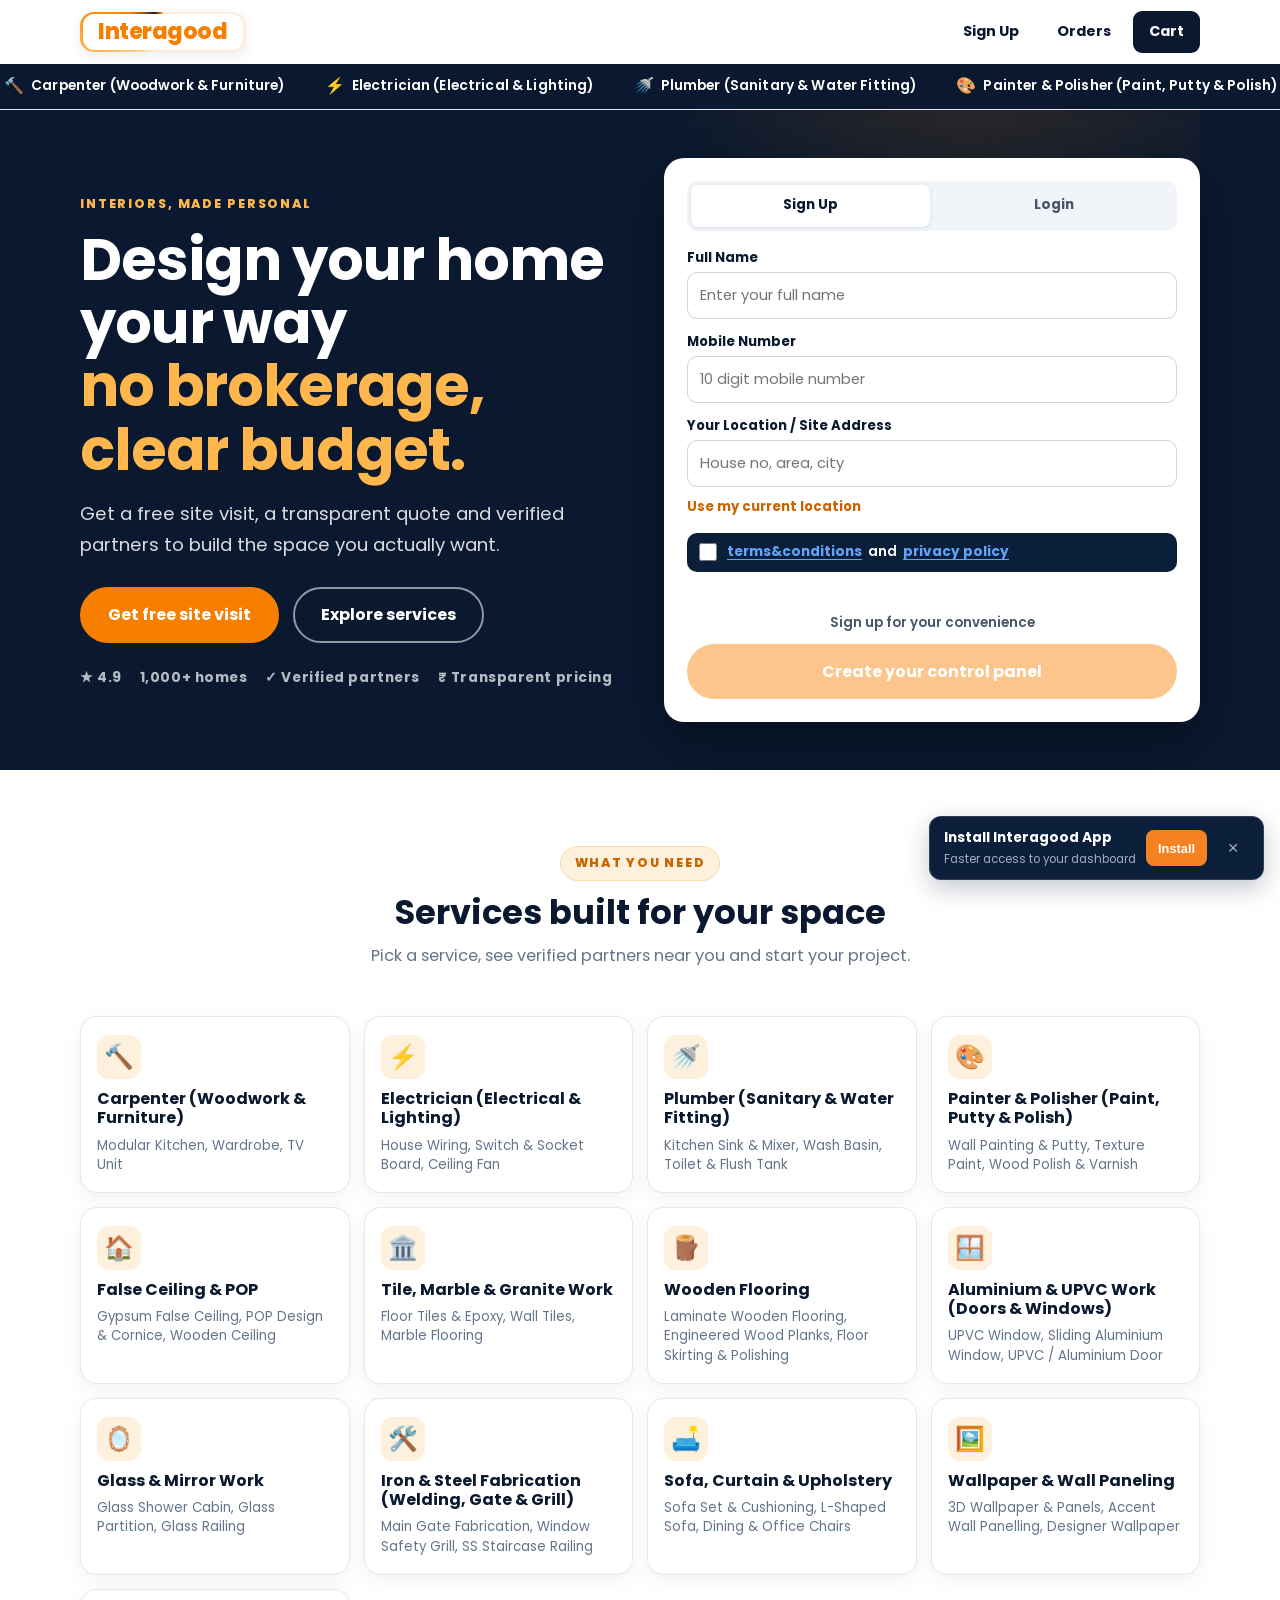
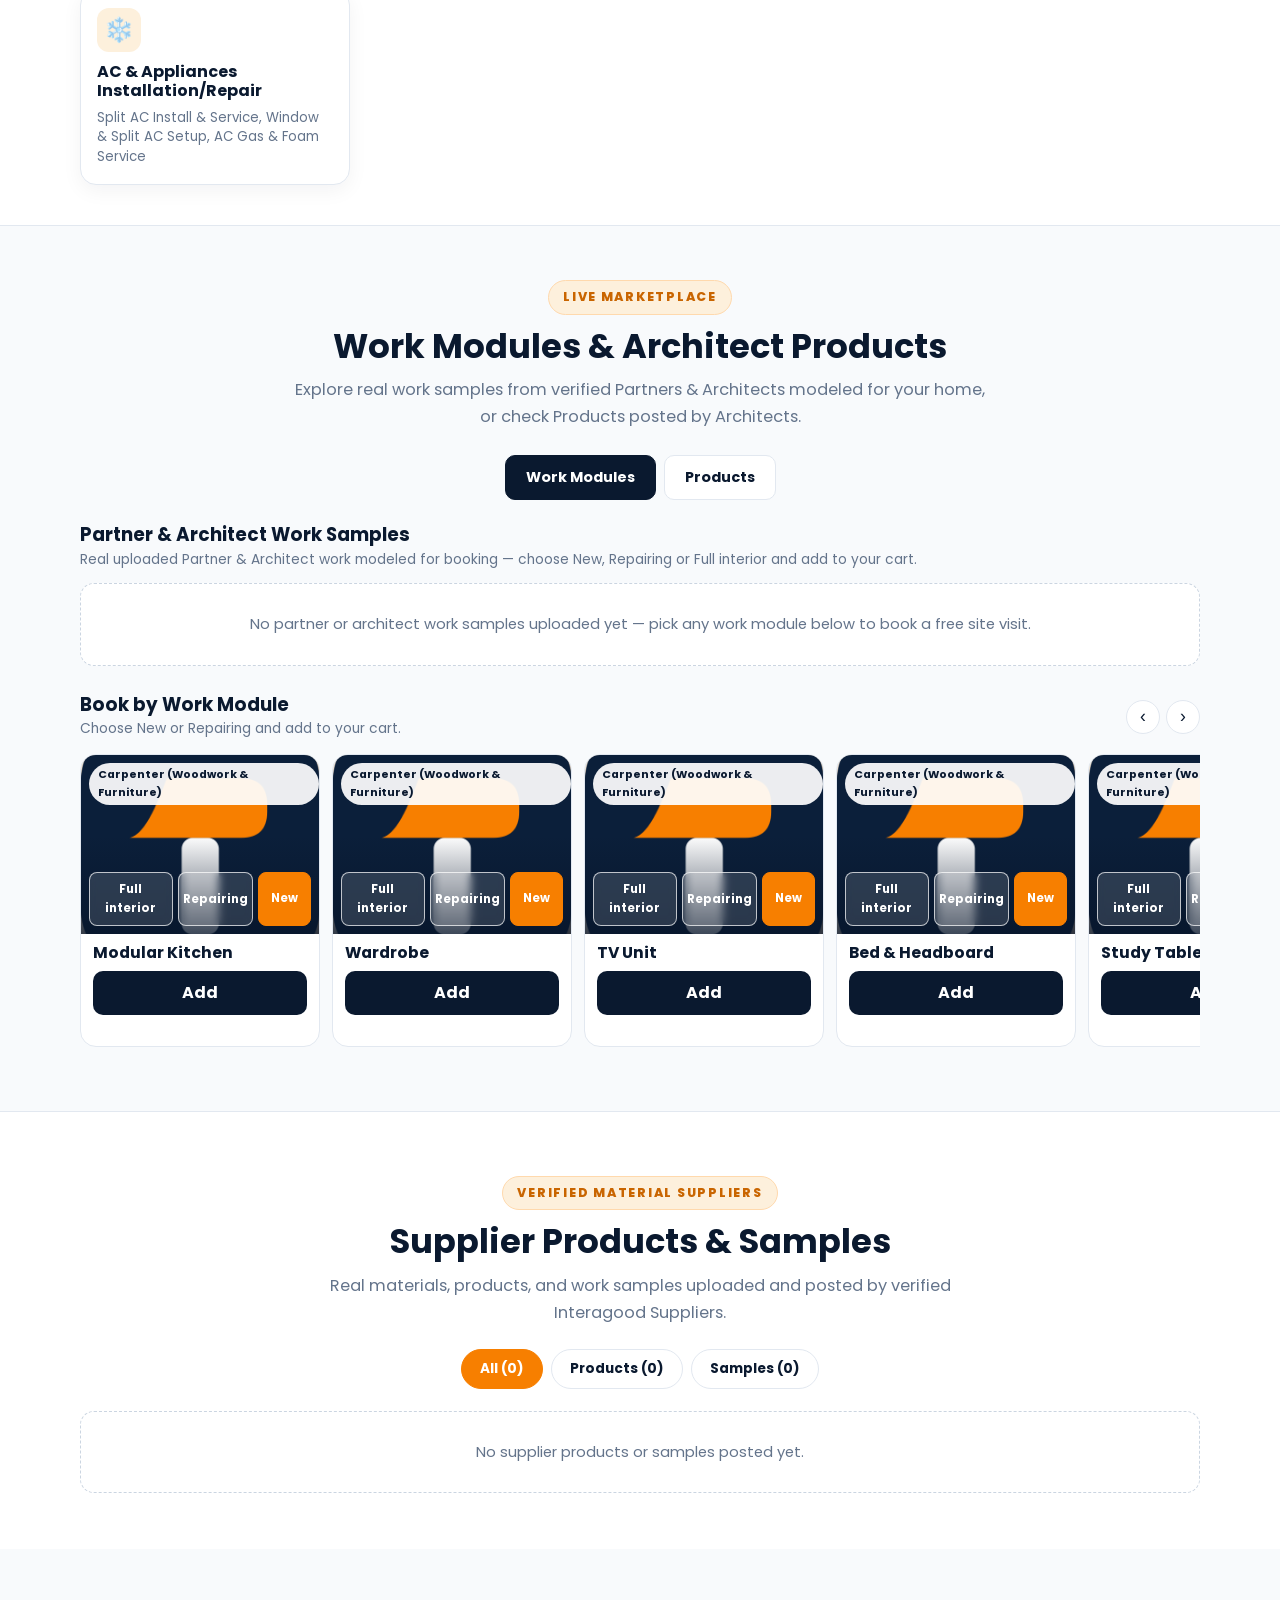
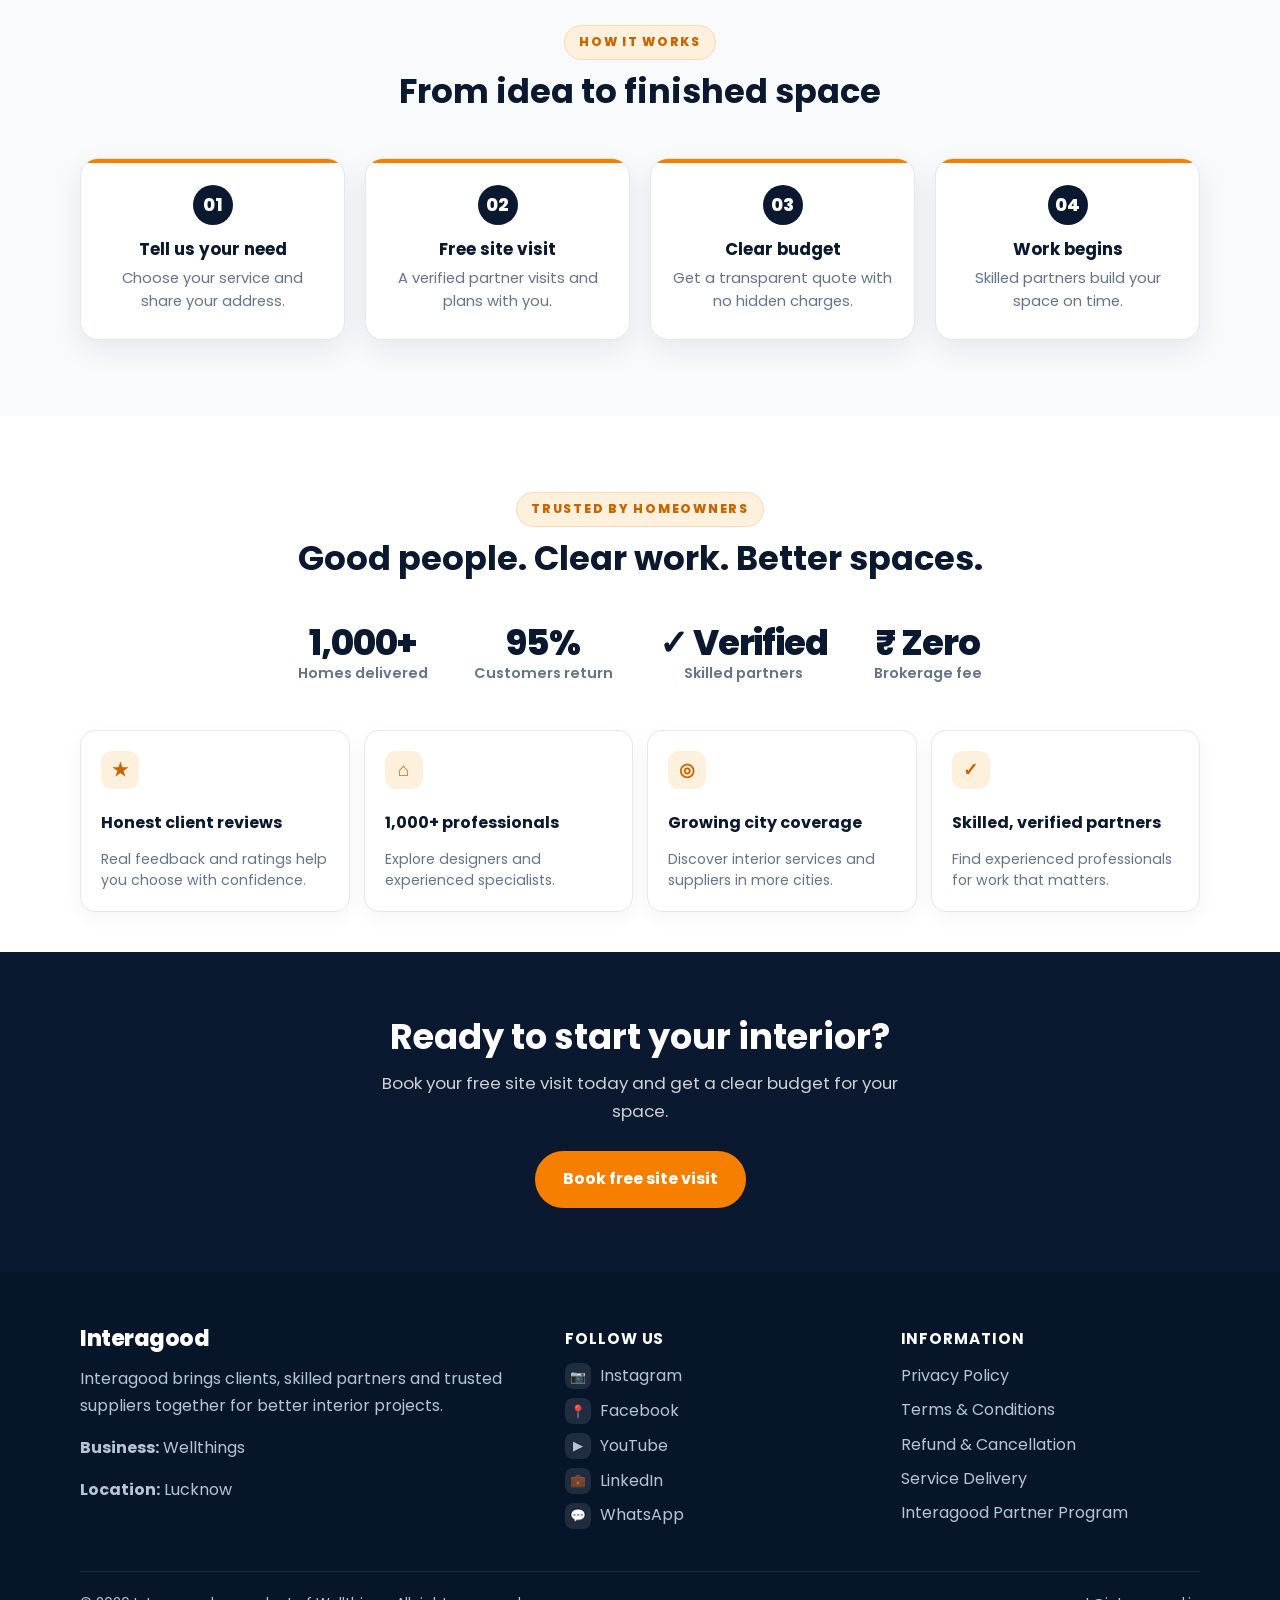
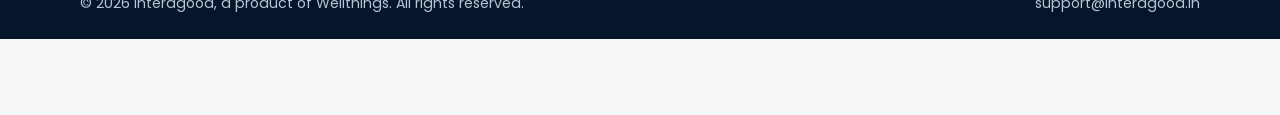
==== commit 6a07da56: "Add terms&conditions and privacy policy checkbox gate and modal" ====
--- a/index.html
+++ b/index.html
@@ -16,7 +16,7 @@
   <link rel="preconnect" href="https://fonts.gstatic.com" crossorigin>
   <link href="https://fonts.googleapis.com/css2?family=Poppins:wght@400;600;700;800&display=swap" rel="stylesheet">
   <link rel="stylesheet" href="style.css?v=20261117h">
-  <link rel="stylesheet" href="shop.css?v=20261117g">
+  <link rel="stylesheet" href="shop.css?v=20261117h">
 </head>
 <body class="home">
   <div class="top-fixed" id="top-fixed">
@@ -84,9 +84,17 @@
                 <input id="ca-location" type="text" autocomplete="street-address" maxlength="200" placeholder="House no, area, city">
                 <button type="button" class="ca-loc-btn" id="ca-use-loc">Use my current location</button>
               </div>
+              <div class="ca-terms-row">
+                <input id="ca-terms-check" type="checkbox" class="ca-terms-check" aria-label="Accept terms and conditions and privacy policy">
+                <span class="ca-terms-text">
+                  <button type="button" class="ca-terms-link" data-legal-doc="terms">terms&amp;conditions</button>
+                  <label for="ca-terms-check" class="ca-terms-and">and</label>
+                  <button type="button" class="ca-terms-link" data-legal-doc="privacy">privacy policy</button>
+                </span>
+              </div>
               <p class="ca-msg" id="ca-signup-msg" role="alert"></p>
               <p class="ca-convenience">Sign up for your convenience</p>
-              <button type="submit" class="btn btn-primary" id="ca-signup-submit" style="width:100%;">Create your control panel</button>
+              <button type="submit" class="btn btn-primary" id="ca-signup-submit" style="width:100%;" disabled>Create your control panel</button>
             </form>
 
             <form id="ca-login-form" class="ca-form" hidden novalidate>
@@ -277,12 +285,28 @@
     </div>
   </footer>
 
+  <div class="ca-legal-backdrop" id="ca-legal-modal" hidden role="dialog" aria-modal="true" aria-labelledby="ca-legal-title">
+    <div class="ca-legal-dialog">
+      <div class="ca-legal-head">
+        <div>
+          <span class="ca-legal-badge">Interagood Legal</span>
+          <h3 id="ca-legal-title">Terms &amp; Conditions</h3>
+        </div>
+        <button type="button" class="ca-legal-close" id="ca-legal-close" aria-label="Close">&times;</button>
+      </div>
+      <div class="ca-legal-body" id="ca-legal-body"></div>
+      <div class="ca-legal-foot">
+        <button type="button" class="btn btn-primary" id="ca-legal-done">Close</button>
+      </div>
+    </div>
+  </div>
+
   <script src="config.js?v=20261117f"></script>
   <script src="catalog.js?v=20261117a"></script>
   <script src="geo.js?v=2"></script>
   <script src="pwa.js?v=20261117f"></script>
   <script src="cart.js?v=20261117a"></script>
-  <script src="client-auth.js?v=20261117b"></script>
+  <script src="client-auth.js?v=20261117c"></script>
   <script src="app.js?v=20261106-a"></script>
   <script src="browse.js?v=20261117d"></script>
   <script src="gallery.js?v=20261117f"></script>
--- a/shop.css
+++ b/shop.css
@@ -260,6 +260,31 @@
 .hero .ca-card p.ca-msg.ok, .ca-msg.ok { color: #16a34a; }
 .hero .ca-card p.ca-convenience { margin: 2px 0 0; max-width: none; font-size: 0.84rem; font-weight: 600; color: #475569; text-align: center; line-height: 1.4; }
 
+.ca-terms-row { display: flex; align-items: center; gap: 10px; padding: 10px 12px; border-radius: 10px; background: #0b1f3a; }
+.ca-form input.ca-terms-check { width: 18px; height: 18px; min-height: 18px; flex: 0 0 18px; margin: 0; padding: 0; accent-color: #3b82f6; cursor: pointer; }
+.ca-terms-text { display: flex; flex-wrap: wrap; align-items: center; gap: 6px; line-height: 1.35; }
+.ca-terms-link { border: 0; background: transparent; padding: 0; margin: 0; font: inherit; font-size: 0.85rem; font-weight: 700; color: #60a5fa; text-decoration: underline; text-underline-offset: 3px; cursor: pointer; }
+.ca-terms-link:hover { color: #93c5fd; }
+.ca-form label.ca-terms-and { display: inline; margin: 0; font-size: 0.85rem; font-weight: 600; color: #ffffff; cursor: pointer; user-select: none; }
+.ca-card .btn:disabled { opacity: 0.45; cursor: not-allowed; box-shadow: none; transform: none; }
+
+.ca-legal-backdrop { position: fixed; inset: 0; z-index: 9999; background: rgba(11, 31, 58, 0.72); display: flex; align-items: center; justify-content: center; padding: 16px; }
+.ca-legal-backdrop[hidden] { display: none; }
+.ca-legal-dialog { width: 100%; max-width: 680px; max-height: 86vh; background: #fff; color: var(--ink); border-radius: 18px; display: flex; flex-direction: column; overflow: hidden; box-shadow: 0 24px 64px rgba(0, 0, 0, 0.35); }
+.ca-legal-head { display: flex; align-items: center; justify-content: space-between; gap: 12px; padding: 16px 20px; border-bottom: 1px solid var(--line); background: #f8fafc; }
+.ca-legal-badge { display: block; font-size: 0.72rem; font-weight: 800; letter-spacing: 0.08em; text-transform: uppercase; color: var(--orange-dark); margin-bottom: 2px; }
+.ca-legal-head h3 { margin: 0; font-size: 1.15rem; color: var(--navy); }
+.ca-legal-close { width: 38px; height: 38px; border: 1px solid var(--line); border-radius: 10px; background: #fff; color: var(--navy); font-size: 1.4rem; line-height: 1; cursor: pointer; display: grid; place-items: center; }
+.ca-legal-close:hover { background: #f1f5f9; }
+.ca-legal-body { padding: 20px 22px; overflow-y: auto; flex: 1; display: grid; gap: 10px; }
+.ca-legal-loading { margin: 20px 0; text-align: center; color: var(--muted); font-size: 0.92rem; }
+.ca-legal-doc-title { margin: 0; font-size: 1.1rem; font-weight: 800; color: var(--navy); }
+.ca-legal-meta { margin: 0 0 6px; font-size: 0.82rem; font-weight: 600; color: var(--muted); }
+.ca-legal-heading { margin: 10px 0 0; font-size: 0.96rem; font-weight: 700; color: var(--navy); }
+.ca-legal-para { margin: 0; font-size: 0.9rem; line-height: 1.55; color: #334155; }
+.ca-legal-bullet { margin: 0; padding-left: 14px; font-size: 0.9rem; line-height: 1.55; color: #334155; }
+.ca-legal-foot { padding: 14px 20px; border-top: 1px solid var(--line); display: flex; justify-content: flex-end; background: #fff; }
+
 .hero .ca-card h3.ca-signed-name, .ca-signed-card h3 { margin: 0 0 6px; font-size: 1.35rem; color: var(--navy); }
 .hero .ca-card p.ca-signed-meta, .ca-signed-meta { margin: 0 0 18px; max-width: none; color: var(--muted); font-size: 0.9rem; font-variant-numeric: tabular-nums; line-height: 1.45; }
 .ca-signed-actions { display: flex; flex-wrap: wrap; gap: 10px; align-items: center; }
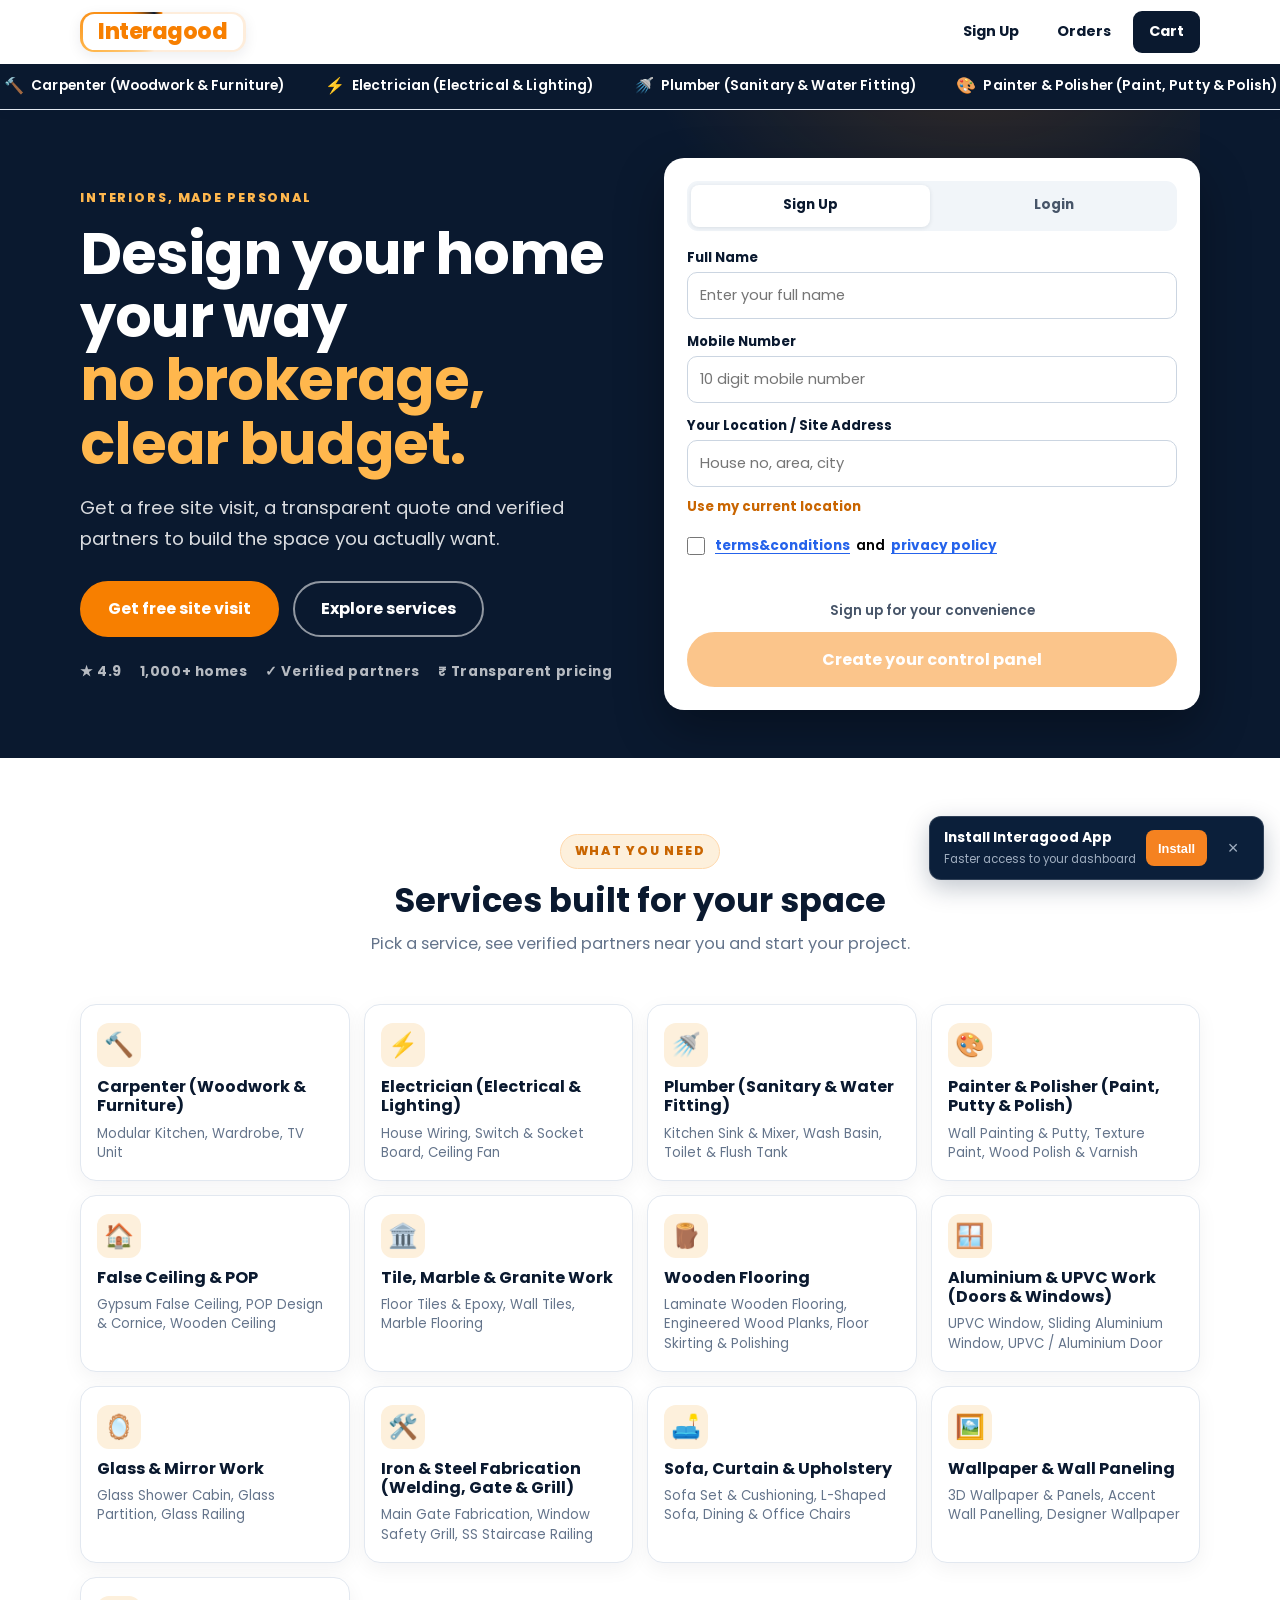
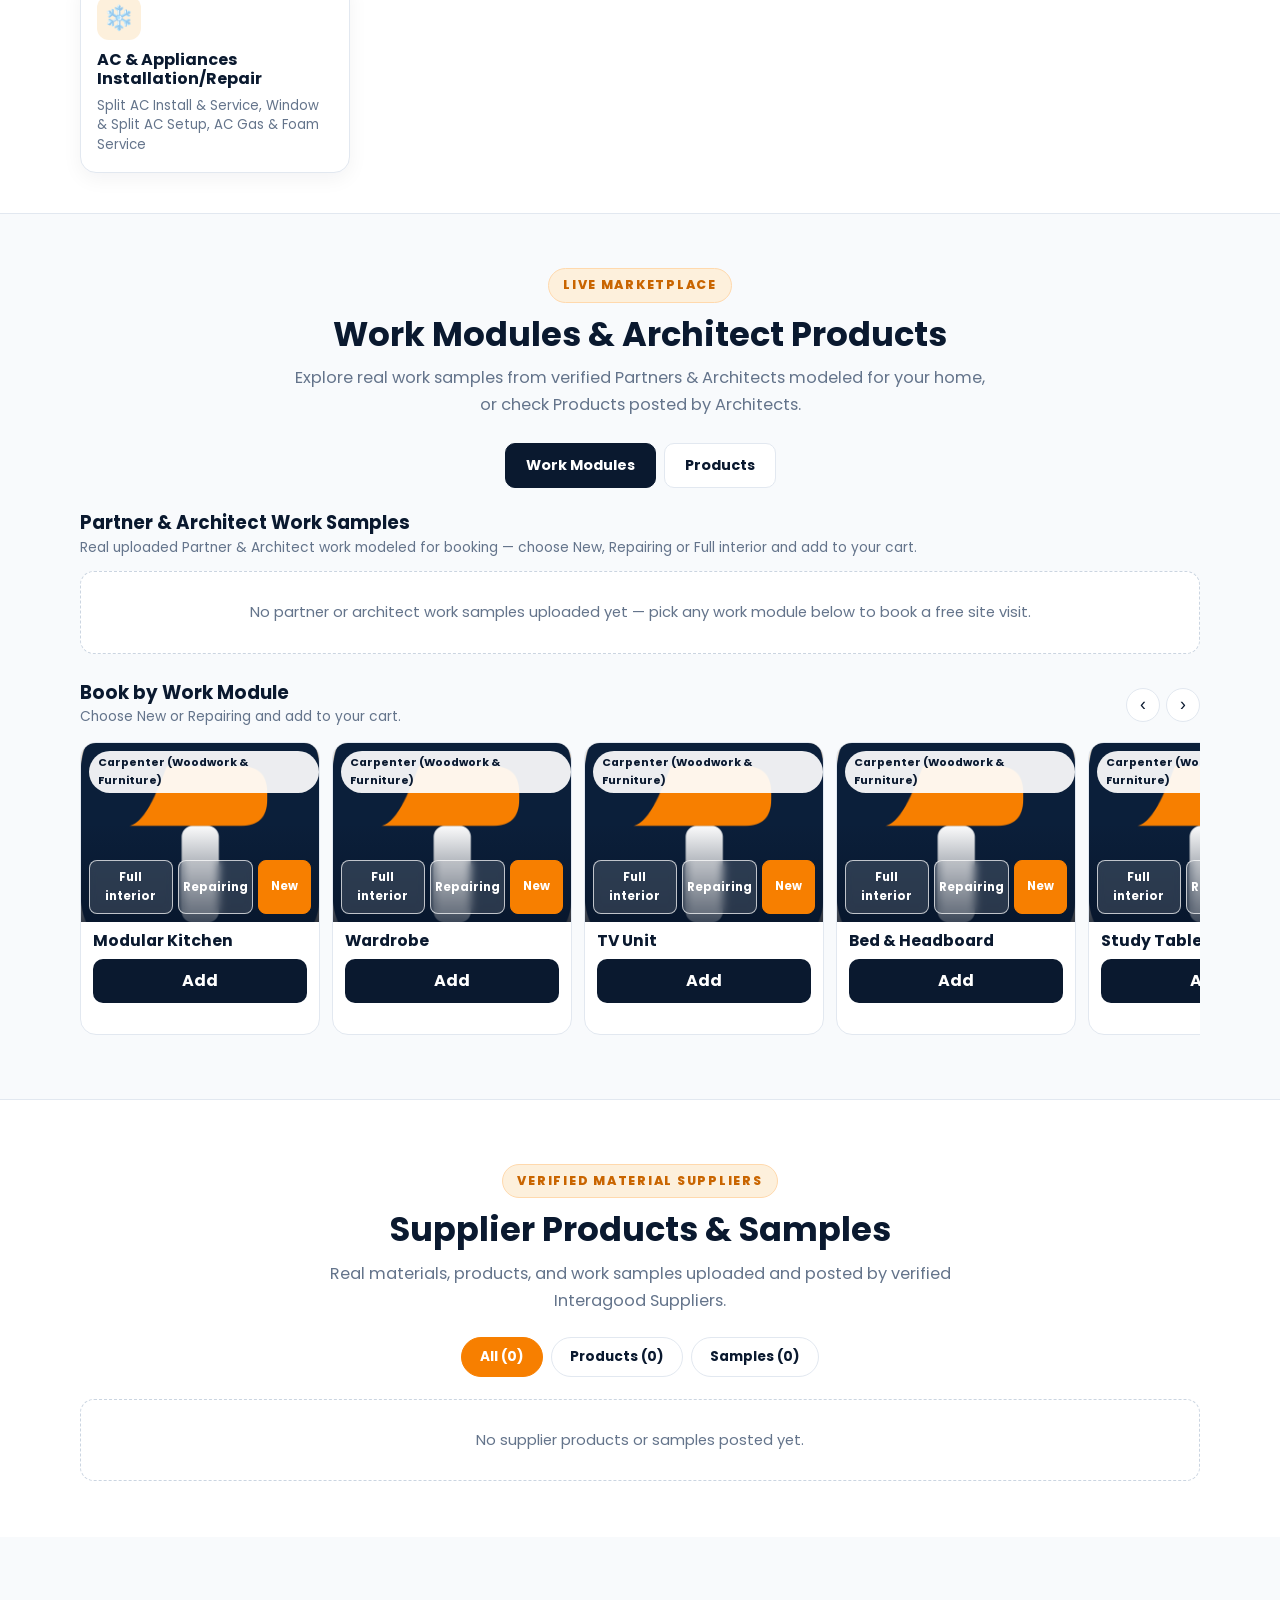
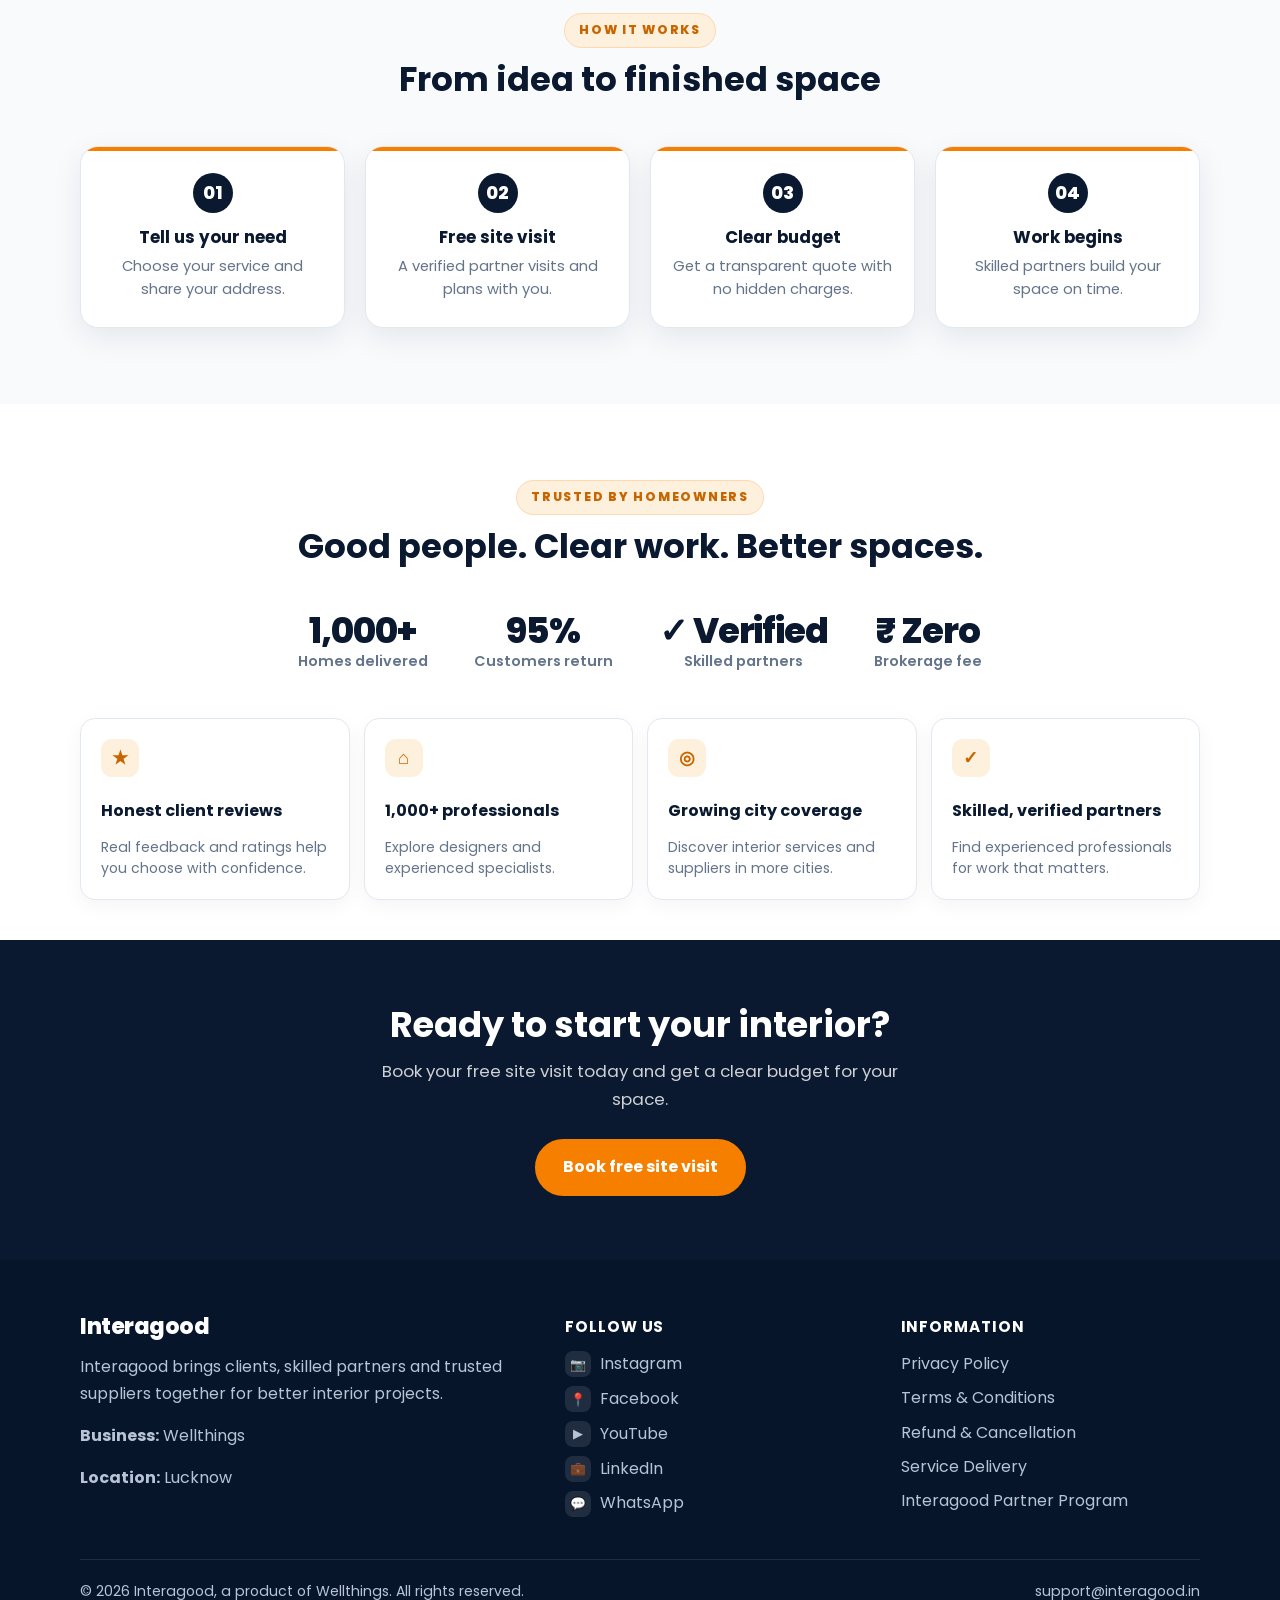
==== commit 64d57529: "Remove dark background on terms row and set and text to black" ====
--- a/index.html
+++ b/index.html
@@ -16,7 +16,7 @@
   <link rel="preconnect" href="https://fonts.gstatic.com" crossorigin>
   <link href="https://fonts.googleapis.com/css2?family=Poppins:wght@400;600;700;800&display=swap" rel="stylesheet">
   <link rel="stylesheet" href="style.css?v=20261117h">
-  <link rel="stylesheet" href="shop.css?v=20261117h">
+  <link rel="stylesheet" href="shop.css?v=20261117i">
 </head>
 <body class="home">
   <div class="top-fixed" id="top-fixed">
--- a/shop.css
+++ b/shop.css
@@ -260,12 +260,12 @@
 .hero .ca-card p.ca-msg.ok, .ca-msg.ok { color: #16a34a; }
 .hero .ca-card p.ca-convenience { margin: 2px 0 0; max-width: none; font-size: 0.84rem; font-weight: 600; color: #475569; text-align: center; line-height: 1.4; }
 
-.ca-terms-row { display: flex; align-items: center; gap: 10px; padding: 10px 12px; border-radius: 10px; background: #0b1f3a; }
-.ca-form input.ca-terms-check { width: 18px; height: 18px; min-height: 18px; flex: 0 0 18px; margin: 0; padding: 0; accent-color: #3b82f6; cursor: pointer; }
+.ca-terms-row { display: flex; align-items: center; gap: 10px; padding: 4px 0; background: transparent; }
+.ca-form input.ca-terms-check { width: 18px; height: 18px; min-height: 18px; flex: 0 0 18px; margin: 0; padding: 0; accent-color: #2563eb; cursor: pointer; }
 .ca-terms-text { display: flex; flex-wrap: wrap; align-items: center; gap: 6px; line-height: 1.35; }
-.ca-terms-link { border: 0; background: transparent; padding: 0; margin: 0; font: inherit; font-size: 0.85rem; font-weight: 700; color: #60a5fa; text-decoration: underline; text-underline-offset: 3px; cursor: pointer; }
-.ca-terms-link:hover { color: #93c5fd; }
-.ca-form label.ca-terms-and { display: inline; margin: 0; font-size: 0.85rem; font-weight: 600; color: #ffffff; cursor: pointer; user-select: none; }
+.ca-terms-link { border: 0; background: transparent; padding: 0; margin: 0; font: inherit; font-size: 0.85rem; font-weight: 700; color: #2563eb; text-decoration: underline; text-underline-offset: 3px; cursor: pointer; }
+.ca-terms-link:hover { color: #1d4ed8; }
+.ca-form label.ca-terms-and { display: inline; margin: 0; font-size: 0.85rem; font-weight: 600; color: #000000; cursor: pointer; user-select: none; }
 .ca-card .btn:disabled { opacity: 0.45; cursor: not-allowed; box-shadow: none; transform: none; }
 
 .ca-legal-backdrop { position: fixed; inset: 0; z-index: 9999; background: rgba(11, 31, 58, 0.72); display: flex; align-items: center; justify-content: center; padding: 16px; }
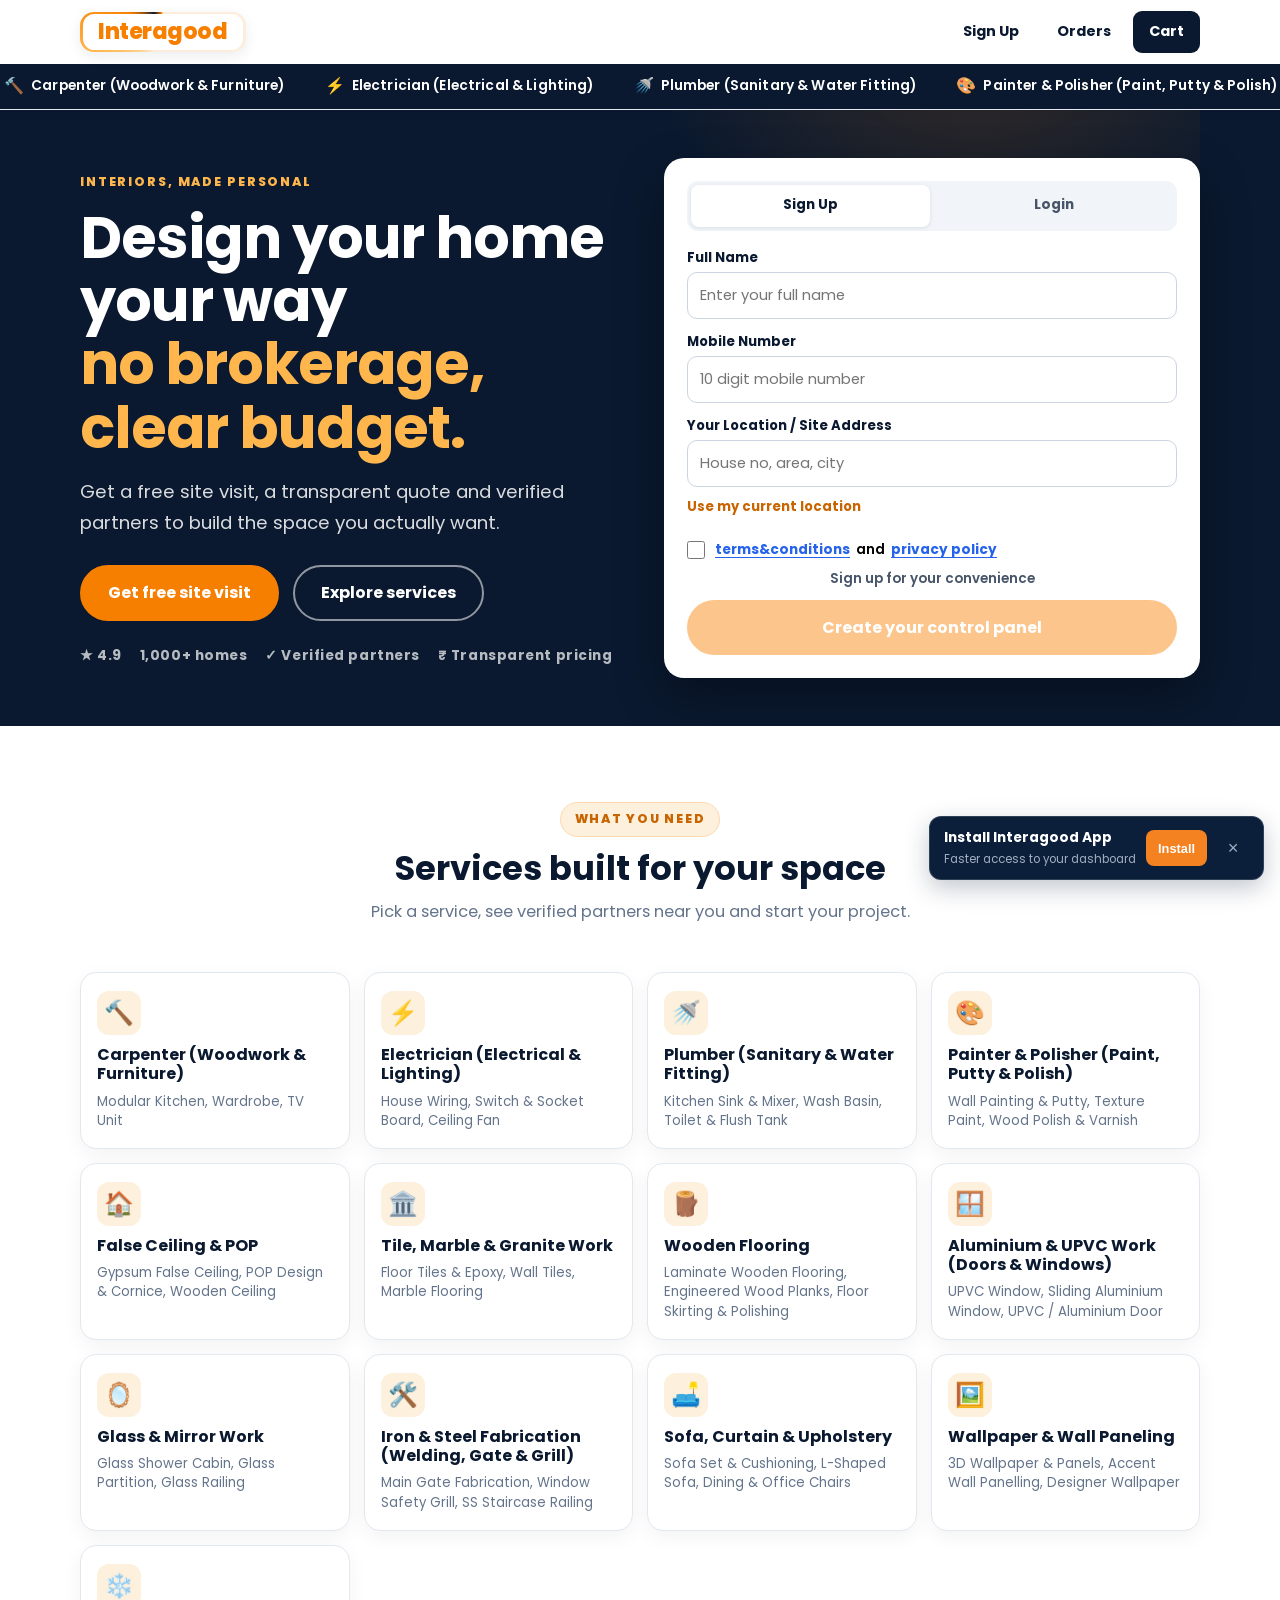
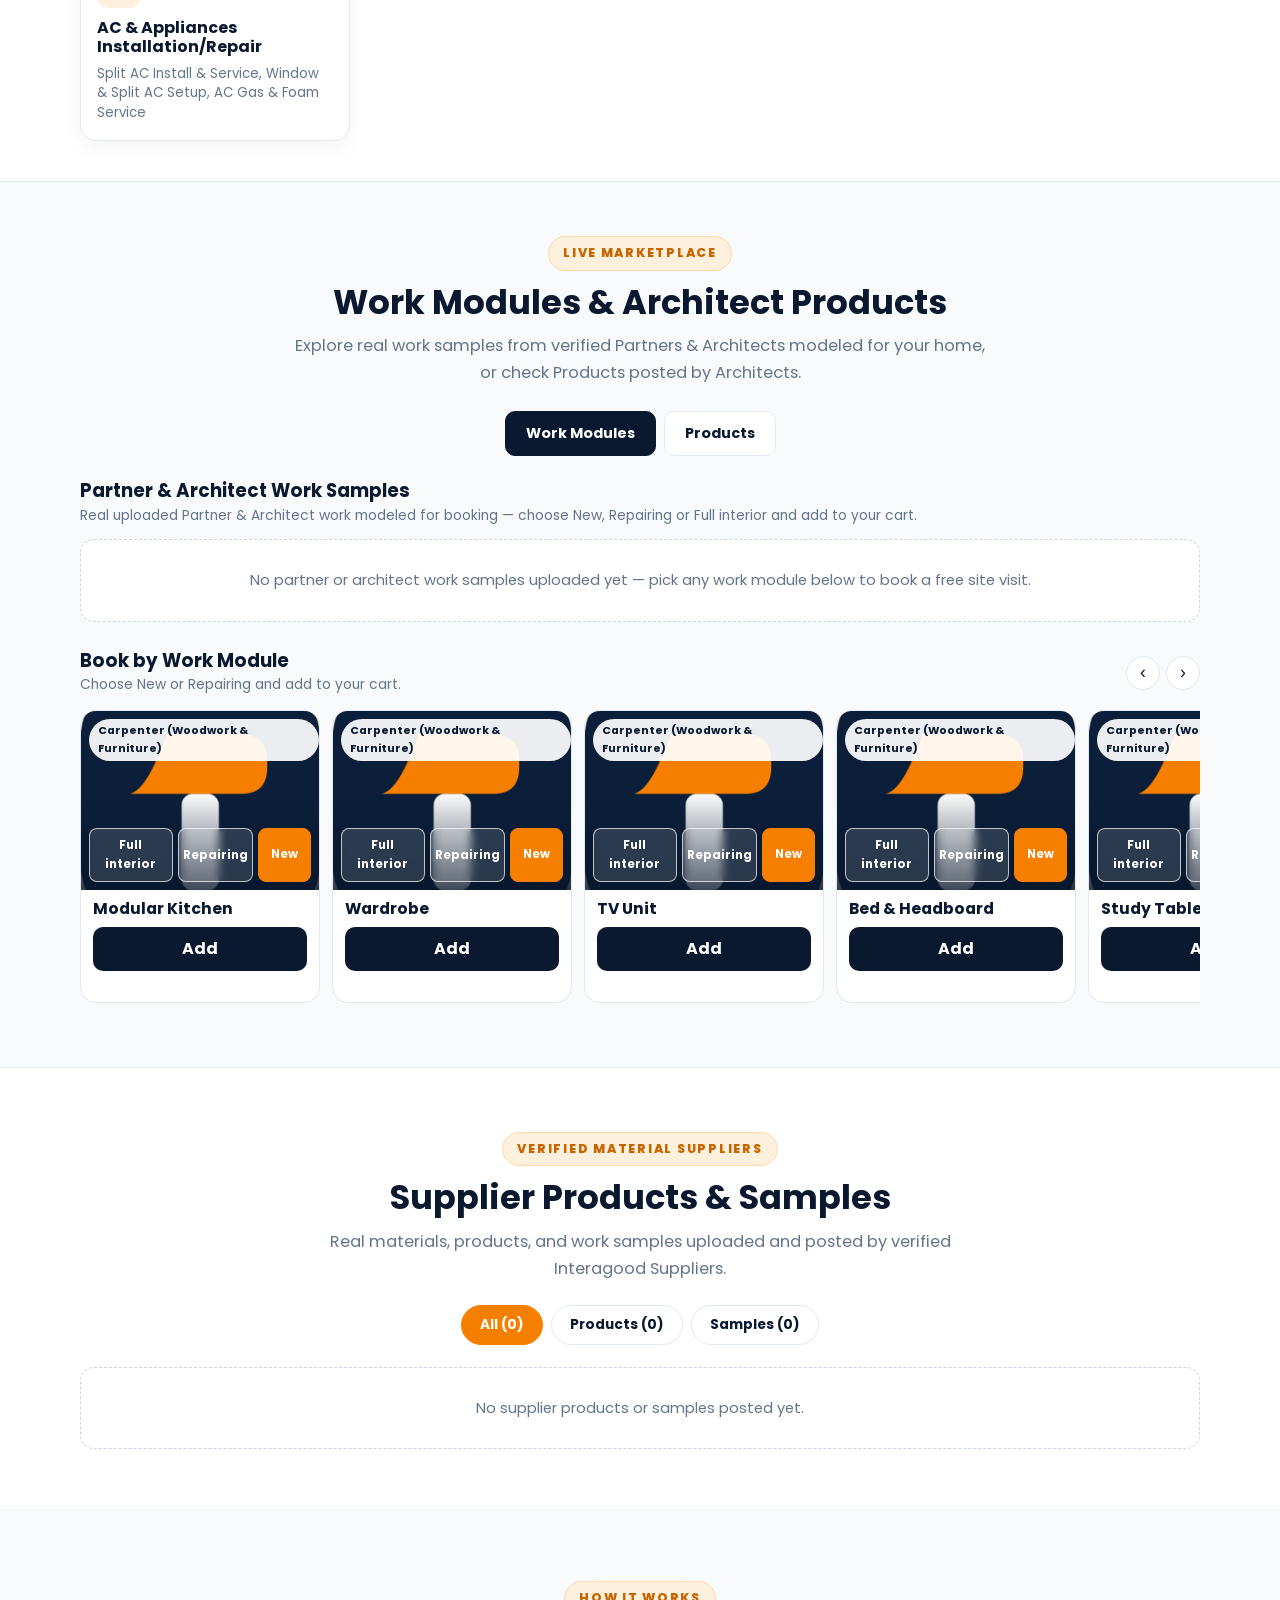
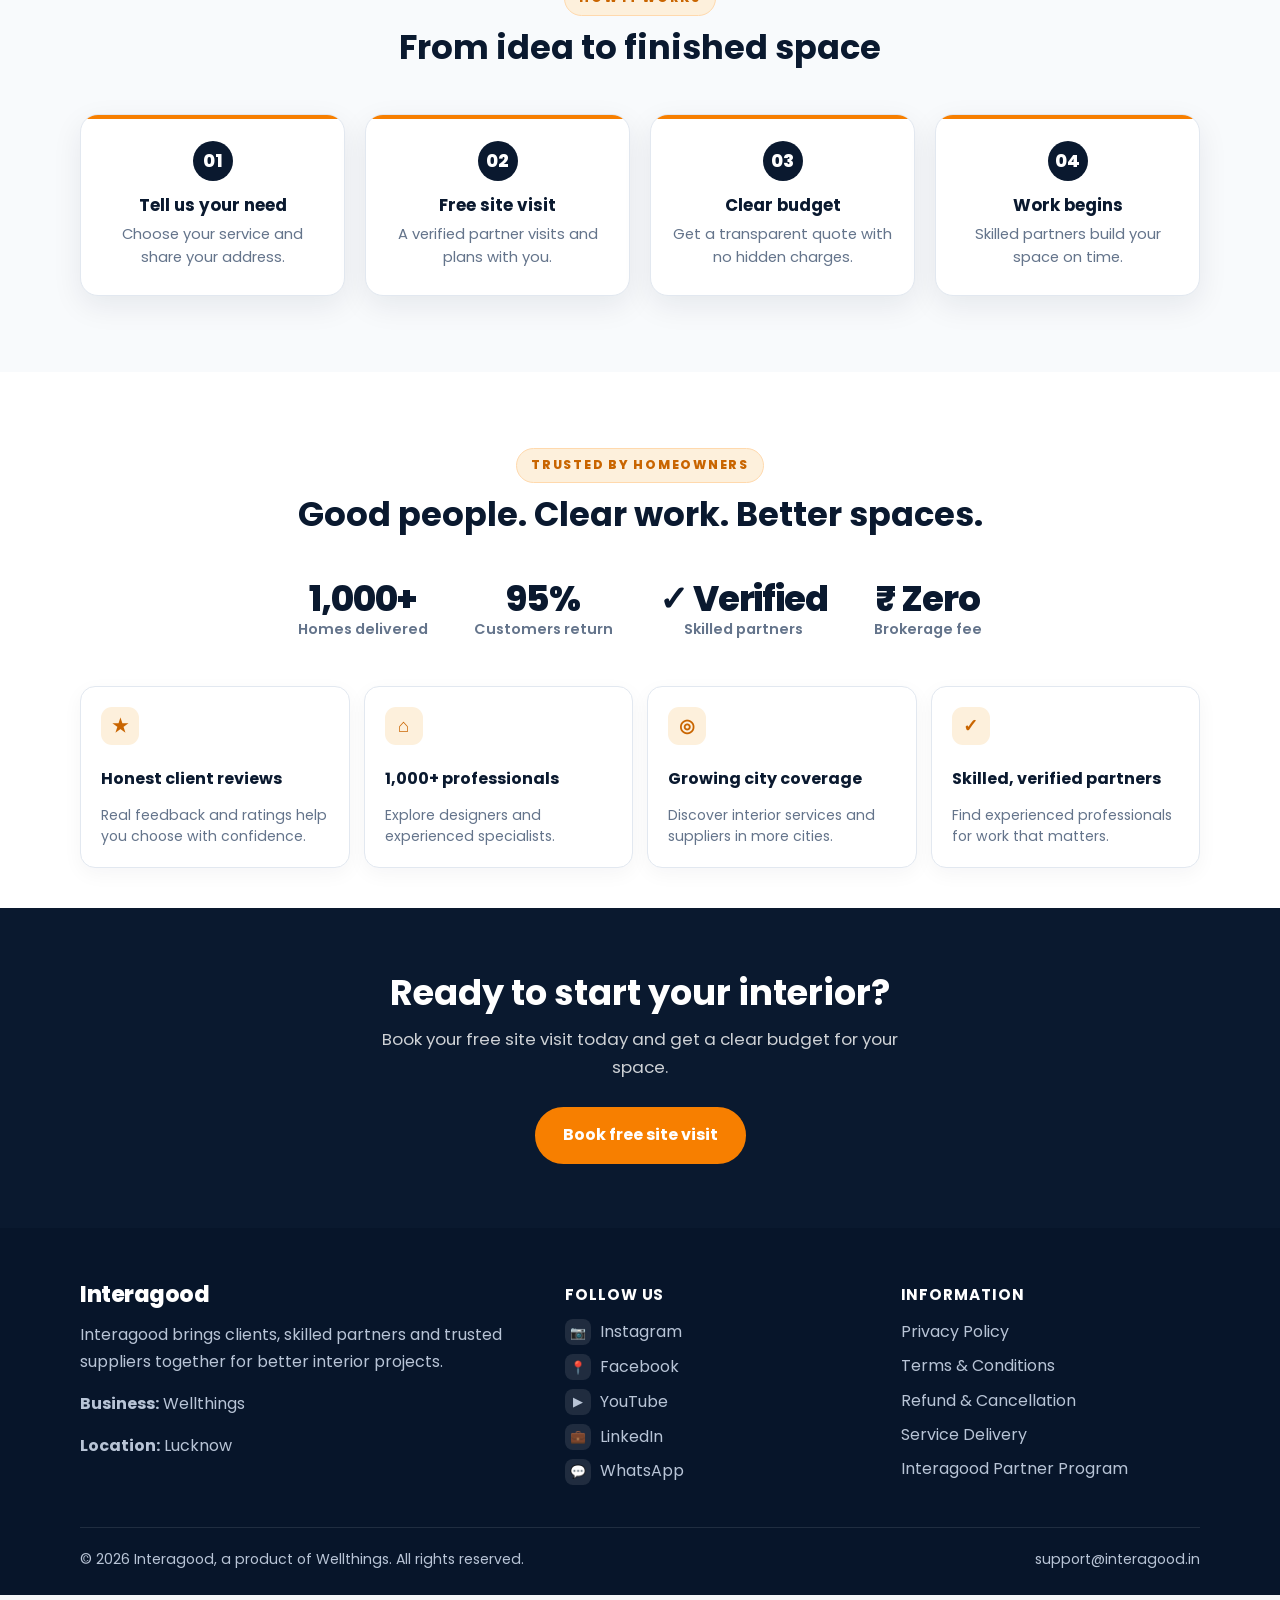
==== commit 2f7ba47f: "Place terms&conditions row directly above Sign up for your convenience" ====
--- a/index.html
+++ b/index.html
@@ -16,7 +16,7 @@
   <link rel="preconnect" href="https://fonts.gstatic.com" crossorigin>
   <link href="https://fonts.googleapis.com/css2?family=Poppins:wght@400;600;700;800&display=swap" rel="stylesheet">
   <link rel="stylesheet" href="style.css?v=20261117h">
-  <link rel="stylesheet" href="shop.css?v=20261117i">
+  <link rel="stylesheet" href="shop.css?v=20261117j">
 </head>
 <body class="home">
   <div class="top-fixed" id="top-fixed">
@@ -84,6 +84,7 @@
                 <input id="ca-location" type="text" autocomplete="street-address" maxlength="200" placeholder="House no, area, city">
                 <button type="button" class="ca-loc-btn" id="ca-use-loc">Use my current location</button>
               </div>
+              <p class="ca-msg" id="ca-signup-msg" role="alert"></p>
               <div class="ca-terms-row">
                 <input id="ca-terms-check" type="checkbox" class="ca-terms-check" aria-label="Accept terms and conditions and privacy policy">
                 <span class="ca-terms-text">
@@ -92,7 +93,6 @@
                   <button type="button" class="ca-terms-link" data-legal-doc="privacy">privacy policy</button>
                 </span>
               </div>
-              <p class="ca-msg" id="ca-signup-msg" role="alert"></p>
               <p class="ca-convenience">Sign up for your convenience</p>
               <button type="submit" class="btn btn-primary" id="ca-signup-submit" style="width:100%;" disabled>Create your control panel</button>
             </form>
--- a/shop.css
+++ b/shop.css
@@ -256,11 +256,12 @@
 .ca-loc-btn { margin-top: 5px; padding: 4px 0; border: 0; background: transparent; color: var(--orange-dark); font: inherit; font-size: 0.82rem; font-weight: 700; cursor: pointer; text-align: left; }
 .ca-loc-btn:disabled { opacity: 0.6; cursor: default; }
 .hero .ca-card p.ca-msg, .ca-msg { margin: 0; min-height: 16px; max-width: none; font-size: 0.84rem; font-weight: 600; color: var(--muted); line-height: 1.4; }
+.hero .ca-card p.ca-msg:empty, .ca-msg:empty { display: none; }
 .hero .ca-card p.ca-msg.err, .ca-msg.err { color: #dc2626; }
 .hero .ca-card p.ca-msg.ok, .ca-msg.ok { color: #16a34a; }
 .hero .ca-card p.ca-convenience { margin: 2px 0 0; max-width: none; font-size: 0.84rem; font-weight: 600; color: #475569; text-align: center; line-height: 1.4; }
 
-.ca-terms-row { display: flex; align-items: center; gap: 10px; padding: 4px 0; background: transparent; }
+.ca-terms-row { display: flex; align-items: center; gap: 10px; padding: 2px 0; margin: 6px 0 -6px; background: transparent; }
 .ca-form input.ca-terms-check { width: 18px; height: 18px; min-height: 18px; flex: 0 0 18px; margin: 0; padding: 0; accent-color: #2563eb; cursor: pointer; }
 .ca-terms-text { display: flex; flex-wrap: wrap; align-items: center; gap: 6px; line-height: 1.35; }
 .ca-terms-link { border: 0; background: transparent; padding: 0; margin: 0; font: inherit; font-size: 0.85rem; font-weight: 700; color: #2563eb; text-decoration: underline; text-underline-offset: 3px; cursor: pointer; }
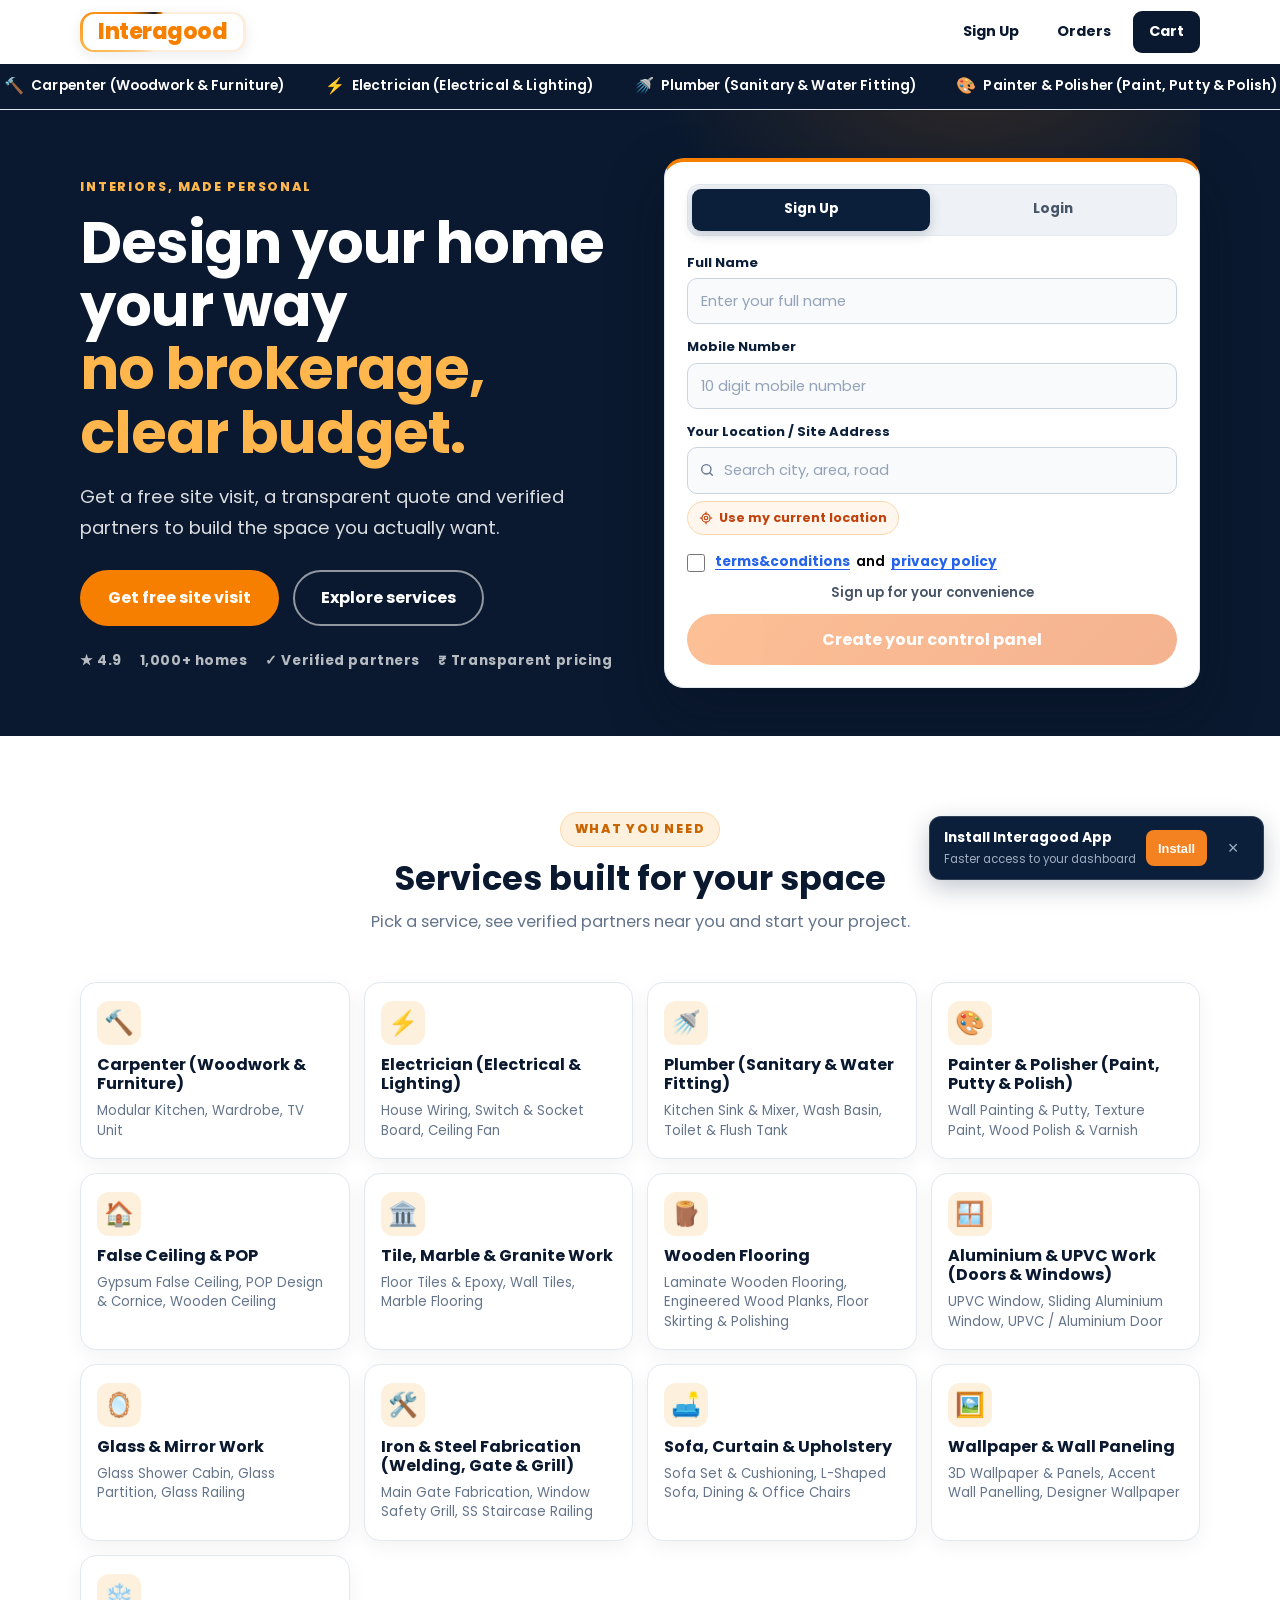
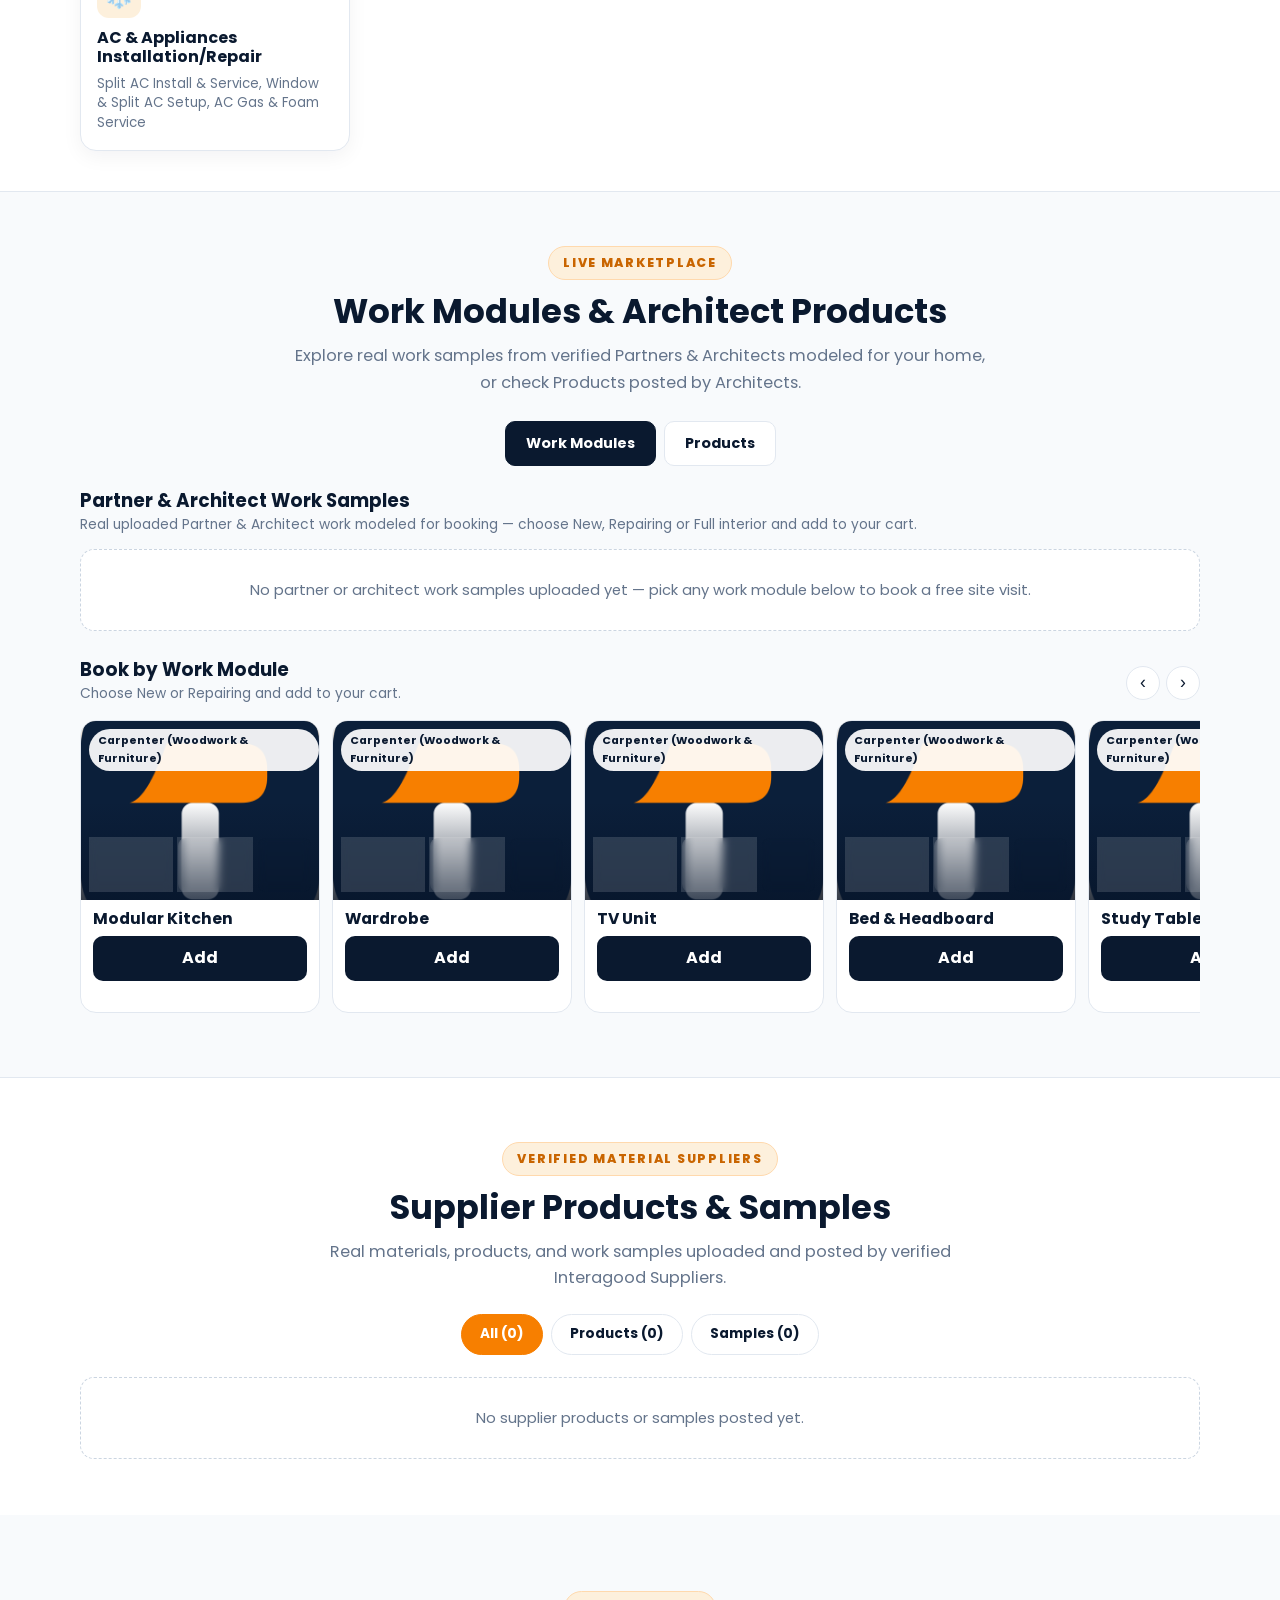
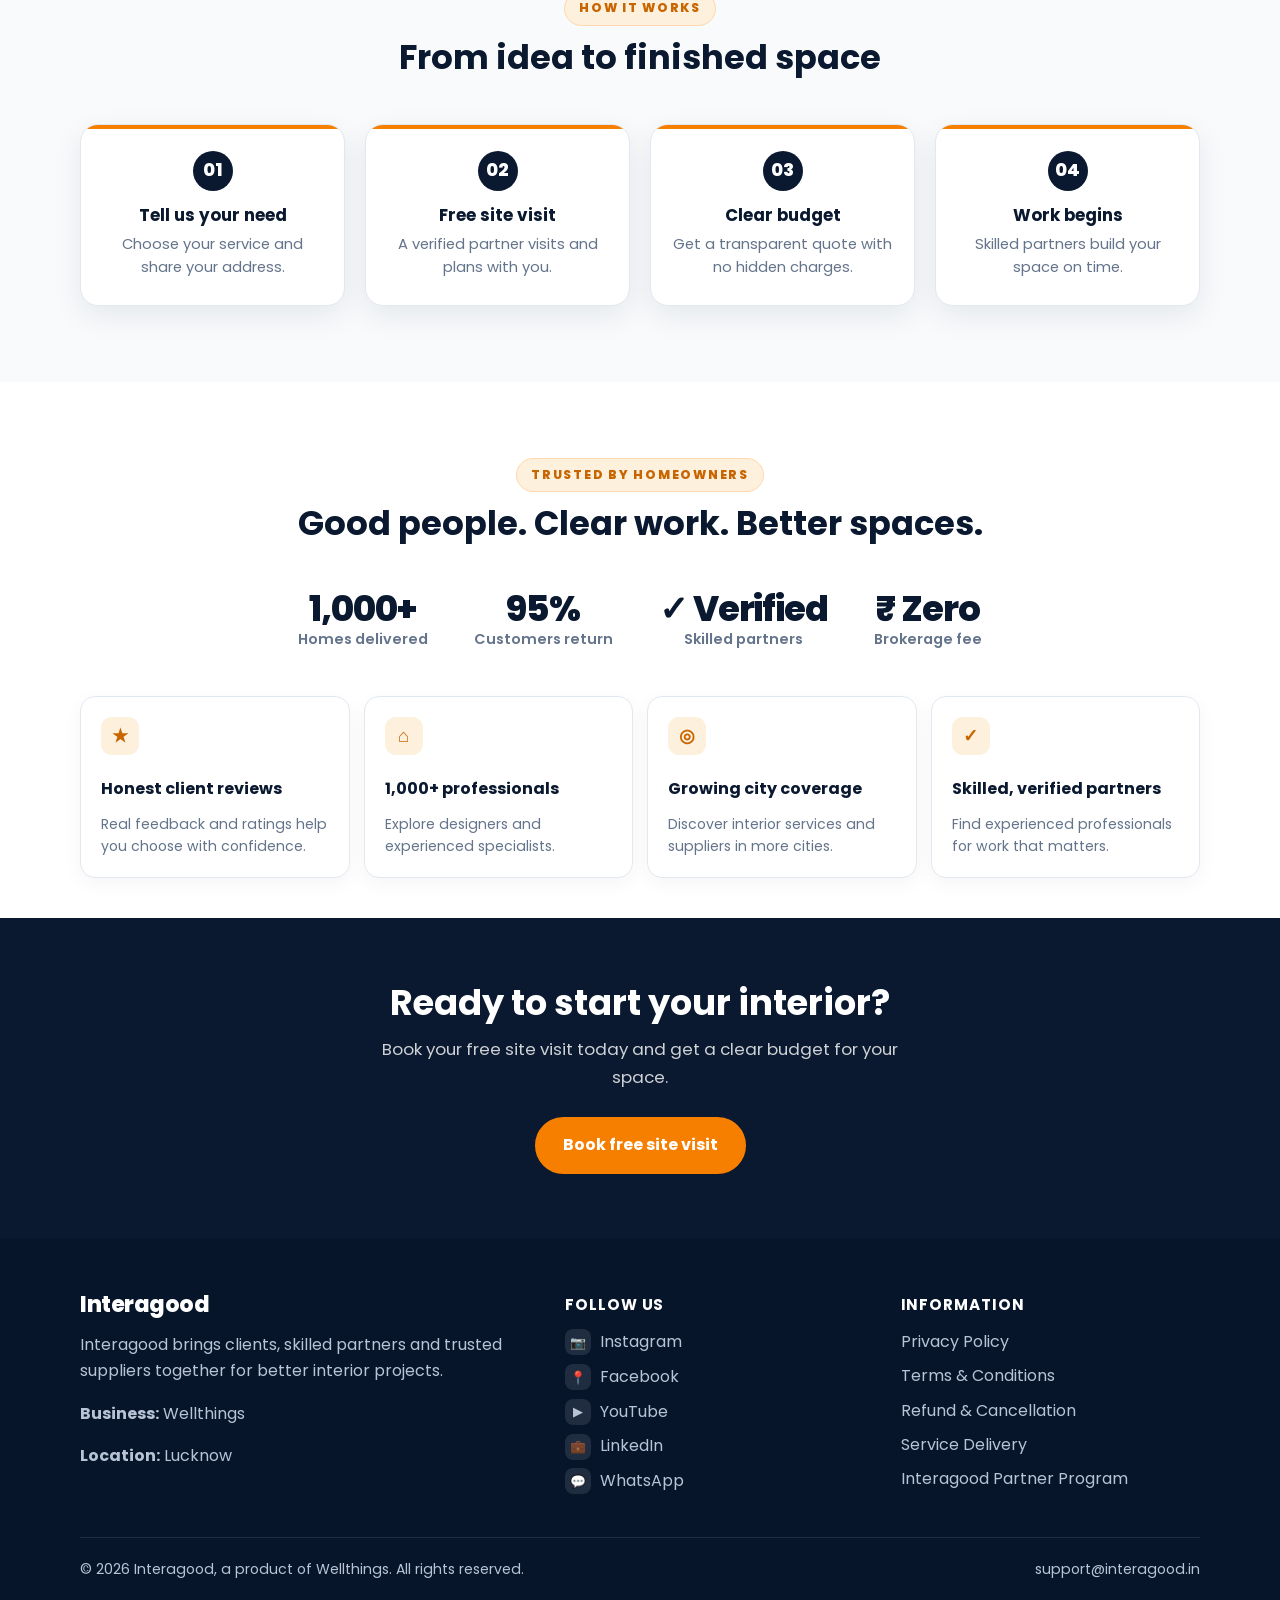
==== commit 74dfc7a7: "Update client signup address search & theme + full website control panel" ====
--- a/index.html
+++ b/index.html
@@ -16,7 +16,7 @@
   <link rel="preconnect" href="https://fonts.gstatic.com" crossorigin>
   <link href="https://fonts.googleapis.com/css2?family=Poppins:wght@400;600;700;800&display=swap" rel="stylesheet">
   <link rel="stylesheet" href="style.css?v=20261117h">
-  <link rel="stylesheet" href="shop.css?v=20261117j">
+  <link rel="stylesheet" href="shop.css?v=20261126a">
 </head>
 <body class="home">
   <div class="top-fixed" id="top-fixed">
@@ -81,8 +81,18 @@
               </div>
               <div>
                 <label for="ca-location">Your Location / Site Address</label>
-                <input id="ca-location" type="text" autocomplete="street-address" maxlength="200" placeholder="House no, area, city">
-                <button type="button" class="ca-loc-btn" id="ca-use-loc">Use my current location</button>
+                <div class="ca-loc-wrap">
+                  <span class="ca-loc-icon" aria-hidden="true">
+                    <svg viewBox="0 0 24 24"><circle cx="11" cy="11" r="7"/><path d="M20 20l-3.5-3.5"/></svg>
+                  </span>
+                  <input id="ca-location" type="text" autocomplete="off" maxlength="220" placeholder="Search city, area, road">
+                  <button type="button" class="ca-loc-clear" id="ca-loc-clear" hidden aria-label="Clear address">&times;</button>
+                  <div class="ca-loc-suggestions" id="ca-loc-suggestions" hidden role="listbox" aria-label="Address suggestions"></div>
+                </div>
+                <button type="button" class="ca-loc-btn" id="ca-use-loc">
+                  <svg viewBox="0 0 24 24" aria-hidden="true"><circle cx="12" cy="12" r="3"/><path d="M12 2v3m0 14v3M2 12h3m14 0h3"/><circle cx="12" cy="12" r="7"/></svg>
+                  <span>Use my current location</span>
+                </button>
               </div>
               <p class="ca-msg" id="ca-signup-msg" role="alert"></p>
               <div class="ca-terms-row">
@@ -305,10 +315,10 @@
   <script src="catalog.js?v=20261117a"></script>
   <script src="geo.js?v=2"></script>
   <script src="pwa.js?v=20261117f"></script>
-  <script src="cart.js?v=20261117a"></script>
-  <script src="client-auth.js?v=20261117c"></script>
+  <script src="cart.js?v=20261126a"></script>
+  <script src="client-auth.js?v=20261126a"></script>
   <script src="app.js?v=20261106-a"></script>
-  <script src="browse.js?v=20261117d"></script>
+  <script src="browse.js?v=20261126a"></script>
   <script src="gallery.js?v=20261117f"></script>
 </body>
 </html>
--- a/shop.css
+++ b/shop.css
@@ -244,29 +244,52 @@
 .hero-inner { padding: 48px 0; }
 .hero-visual { position: relative; text-align: left; }
 .ca-kicker { display: block; font-size: 0.78rem; font-weight: 800; letter-spacing: 0.12em; text-transform: uppercase; color: var(--orange-dark); margin-bottom: 8px; }
-.ca-card { background: #fff; color: var(--ink); border: 1px solid rgba(255, 255, 255, 0.16); border-radius: 20px; padding: 22px; box-shadow: 0 20px 50px rgba(0, 0, 0, 0.32); text-align: left; }
-.ca-tabs { display: grid; grid-template-columns: 1fr 1fr; gap: 4px; padding: 4px; background: #f1f5f9; border-radius: 11px; margin-bottom: 16px; }
-.ca-tab { min-height: 42px; border: 0; border-radius: 8px; background: transparent; color: #475569; font: inherit; font-size: 0.85rem; font-weight: 700; cursor: pointer; white-space: nowrap; transition: background 0.15s, color 0.15s; }
-.ca-tab.active { background: #fff; color: var(--navy); box-shadow: 0 1px 4px rgba(10, 25, 47, 0.1); }
+.ca-card { background: #ffffff; color: var(--ink); border: 1px solid #e2e8f0; border-top: 4px solid var(--orange); border-radius: 20px; padding: 22px; box-shadow: 0 24px 56px rgba(6, 15, 30, 0.34); text-align: left; }
+.ca-tabs { display: grid; grid-template-columns: 1fr 1fr; gap: 4px; padding: 4px; background: #eef2f6; border: 1px solid #e2e8f0; border-radius: 12px; margin-bottom: 16px; }
+.ca-tab { min-height: 42px; border: 0; border-radius: 9px; background: transparent; color: #475569; font: inherit; font-size: 0.86rem; font-weight: 700; cursor: pointer; white-space: nowrap; transition: background 0.16s, color 0.16s, box-shadow 0.16s; }
+.ca-tab.active { background: #0b1f3a; color: #ffffff; box-shadow: 0 4px 12px rgba(11, 31, 58, 0.18); }
 
 .ca-form { display: grid; gap: 12px; }
-.ca-form label { display: block; font-size: 0.82rem; font-weight: 700; color: var(--navy); margin-bottom: 4px; }
-.ca-form input { width: 100%; min-height: 44px; margin: 0; padding: 10px 12px; border: 1px solid #cbd5e1; border-radius: 10px; font: inherit; font-size: 0.92rem; color: var(--ink); background: #fff; }
-.ca-form input:focus { outline: 2px solid var(--orange); border-color: var(--orange); }
-.ca-loc-btn { margin-top: 5px; padding: 4px 0; border: 0; background: transparent; color: var(--orange-dark); font: inherit; font-size: 0.82rem; font-weight: 700; cursor: pointer; text-align: left; }
+.ca-form label { display: block; font-size: 0.81rem; font-weight: 700; color: #0b1f3a; margin-bottom: 5px; }
+.ca-form input { width: 100%; min-height: 44px; margin: 0; padding: 10px 13px; border: 1.5px solid #cbd5e1; border-radius: 10px; font: inherit; font-size: 0.92rem; color: #0f172a; background: #f8fafc; transition: border-color 0.15s, background 0.15s, box-shadow 0.15s; }
+.ca-form input::placeholder { color: #94a3b8; }
+.ca-form input:focus { outline: none; border-color: #f77f00; background: #ffffff; box-shadow: 0 0 0 3px rgba(247, 127, 0, 0.16); }
+
+.ca-loc-wrap { position: relative; }
+.ca-loc-icon { position: absolute; left: 12px; top: 50%; transform: translateY(-50%); width: 16px; height: 16px; color: #64748b; pointer-events: none; display: inline-flex; }
+.ca-loc-icon svg { width: 16px; height: 16px; fill: none; stroke: currentColor; stroke-width: 2; stroke-linecap: round; stroke-linejoin: round; }
+.ca-form .ca-loc-wrap input { padding-left: 36px; padding-right: 34px; }
+.ca-loc-clear { position: absolute; right: 8px; top: 50%; transform: translateY(-50%); width: 24px; height: 24px; border: 0; border-radius: 50%; background: #e2e8f0; color: #334155; font-size: 1rem; line-height: 1; cursor: pointer; display: grid; place-items: center; }
+.ca-loc-clear:hover { background: #cbd5e1; color: #0f172a; }
+.ca-loc-clear[hidden] { display: none; }
+.ca-loc-suggestions { position: absolute; top: calc(100% + 4px); left: 0; right: 0; background: #ffffff; border: 1.5px solid #cbd5e1; border-radius: 12px; box-shadow: 0 14px 34px rgba(11, 31, 58, 0.18); max-height: 220px; overflow-y: auto; z-index: 60; }
+.ca-loc-suggestions[hidden] { display: none; }
+.ca-sug-status { padding: 10px 12px; font-size: 0.82rem; color: #64748b; font-weight: 600; }
+.ca-sug-item { display: block; width: 100%; text-align: left; border: 0; border-bottom: 1px solid #f1f5f9; background: #fff; padding: 10px 12px; cursor: pointer; font: inherit; transition: background 0.12s; }
+.ca-sug-item:last-child { border-bottom: 0; }
+.ca-sug-item:hover, .ca-sug-item.active { background: #fff7ed; }
+.ca-sug-main { display: block; font-size: 0.84rem; font-weight: 700; color: #0b1f3a; line-height: 1.3; }
+.ca-sug-sub { display: block; font-size: 0.76rem; color: #64748b; margin-top: 2px; line-height: 1.3; }
+
+.ca-loc-btn { margin-top: 7px; padding: 6px 11px; border: 1px solid #fed7aa; border-radius: 999px; background: #fff7ed; color: #c2410c; font: inherit; font-size: 0.79rem; font-weight: 700; cursor: pointer; display: inline-flex; align-items: center; gap: 6px; transition: background 0.15s, border-color 0.15s; }
+.ca-loc-btn:hover { background: #ffedd5; border-color: #fdba74; }
+.ca-loc-btn svg { width: 14px; height: 14px; fill: none; stroke: currentColor; stroke-width: 2; stroke-linecap: round; stroke-linejoin: round; flex: none; }
 .ca-loc-btn:disabled { opacity: 0.6; cursor: default; }
+
 .hero .ca-card p.ca-msg, .ca-msg { margin: 0; min-height: 16px; max-width: none; font-size: 0.84rem; font-weight: 600; color: var(--muted); line-height: 1.4; }
 .hero .ca-card p.ca-msg:empty, .ca-msg:empty { display: none; }
 .hero .ca-card p.ca-msg.err, .ca-msg.err { color: #dc2626; }
 .hero .ca-card p.ca-msg.ok, .ca-msg.ok { color: #16a34a; }
-.hero .ca-card p.ca-convenience { margin: 2px 0 0; max-width: none; font-size: 0.84rem; font-weight: 600; color: #475569; text-align: center; line-height: 1.4; }
-
-.ca-terms-row { display: flex; align-items: center; gap: 10px; padding: 2px 0; margin: 6px 0 -6px; background: transparent; }
+.hero .ca-card p.ca-convenience { margin: 2px 0 0; max-width: none; font-size: 0.82rem; font-weight: 600; color: #475569; text-align: center; line-height: 1.4; }
+
+.ca-terms-row { display: flex; align-items: center; gap: 10px; padding: 2px 0; margin: 4px 0 -4px; background: transparent; }
 .ca-form input.ca-terms-check { width: 18px; height: 18px; min-height: 18px; flex: 0 0 18px; margin: 0; padding: 0; accent-color: #2563eb; cursor: pointer; }
 .ca-terms-text { display: flex; flex-wrap: wrap; align-items: center; gap: 6px; line-height: 1.35; }
 .ca-terms-link { border: 0; background: transparent; padding: 0; margin: 0; font: inherit; font-size: 0.85rem; font-weight: 700; color: #2563eb; text-decoration: underline; text-underline-offset: 3px; cursor: pointer; }
 .ca-terms-link:hover { color: #1d4ed8; }
 .ca-form label.ca-terms-and { display: inline; margin: 0; font-size: 0.85rem; font-weight: 600; color: #000000; cursor: pointer; user-select: none; }
+.ca-card .btn-primary { background: linear-gradient(135deg, #f97316, #ea580c); border: 0; color: #ffffff; box-shadow: 0 8px 20px rgba(234, 88, 12, 0.28); font-weight: 700; }
+.ca-card .btn-primary:hover:not(:disabled) { filter: brightness(1.04); transform: translateY(-1px); }
 .ca-card .btn:disabled { opacity: 0.45; cursor: not-allowed; box-shadow: none; transform: none; }
 
 .ca-legal-backdrop { position: fixed; inset: 0; z-index: 9999; background: rgba(11, 31, 58, 0.72); display: flex; align-items: center; justify-content: center; padding: 16px; }
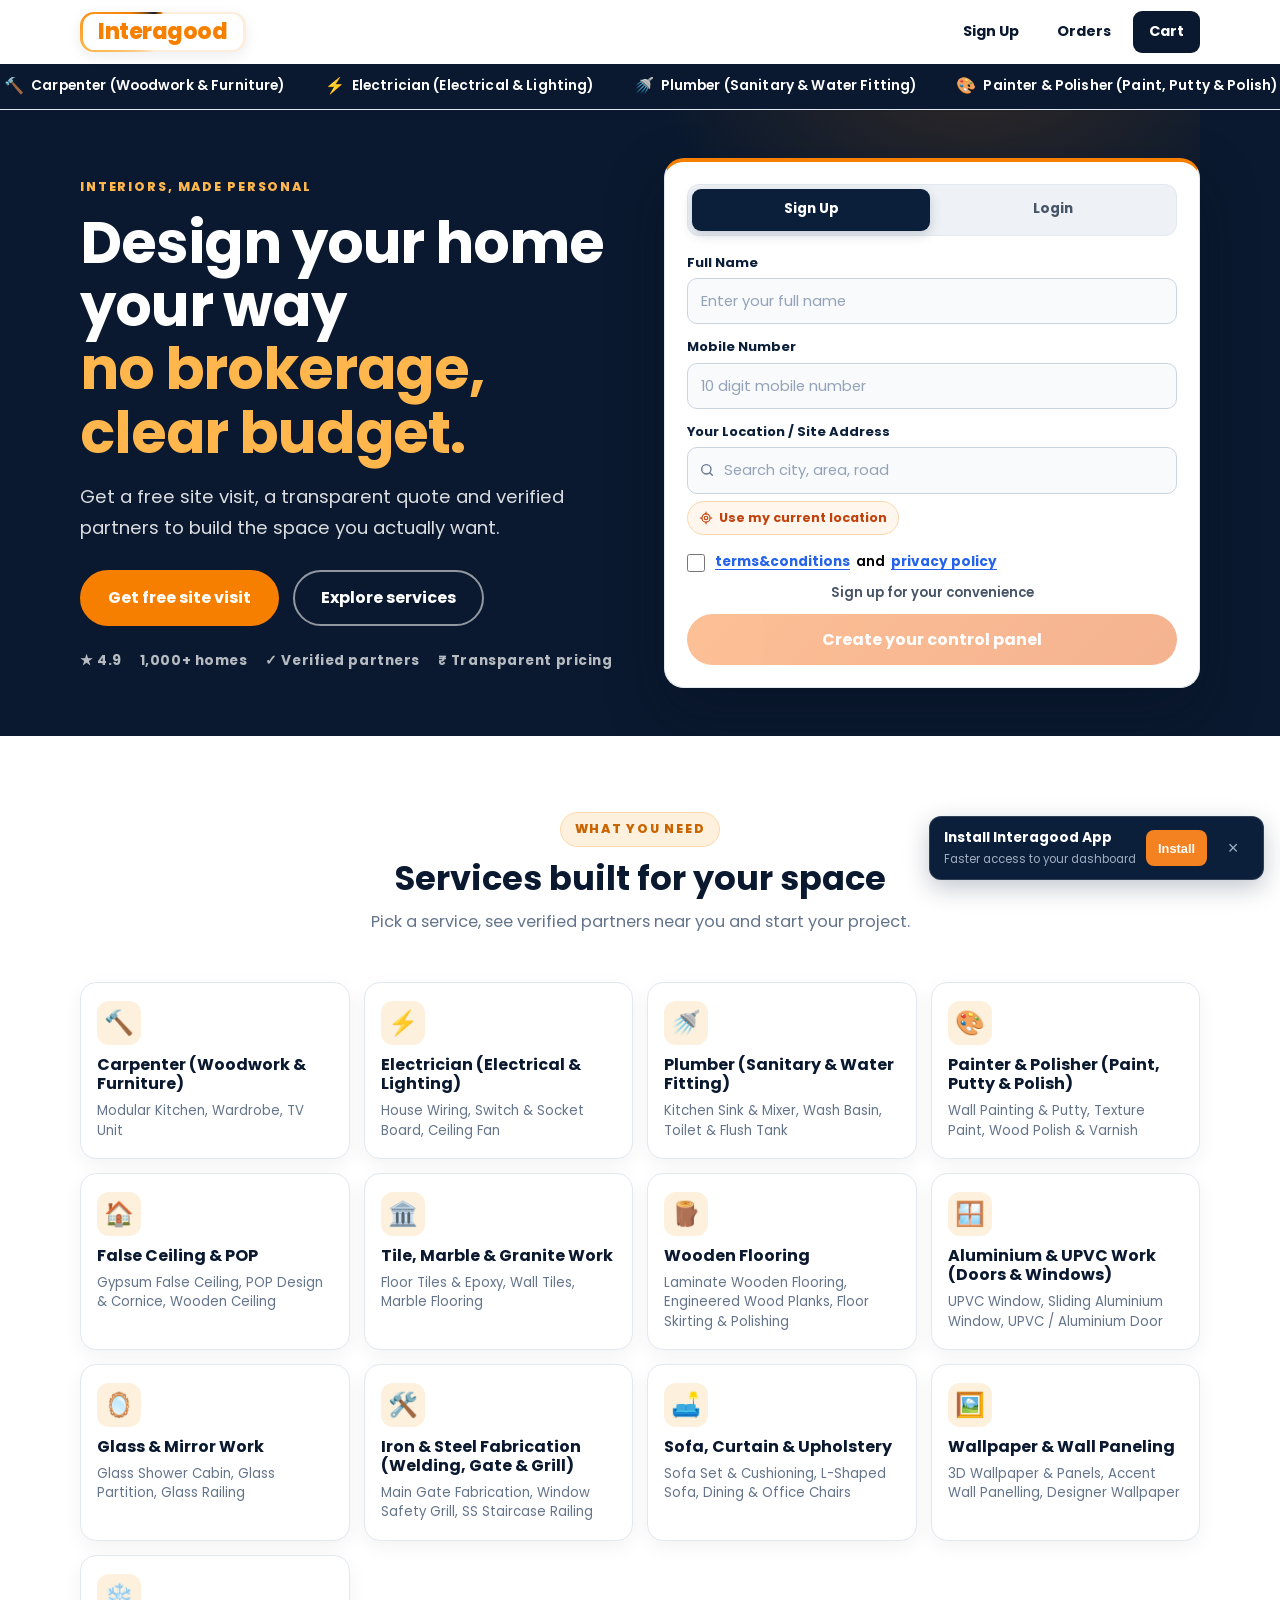
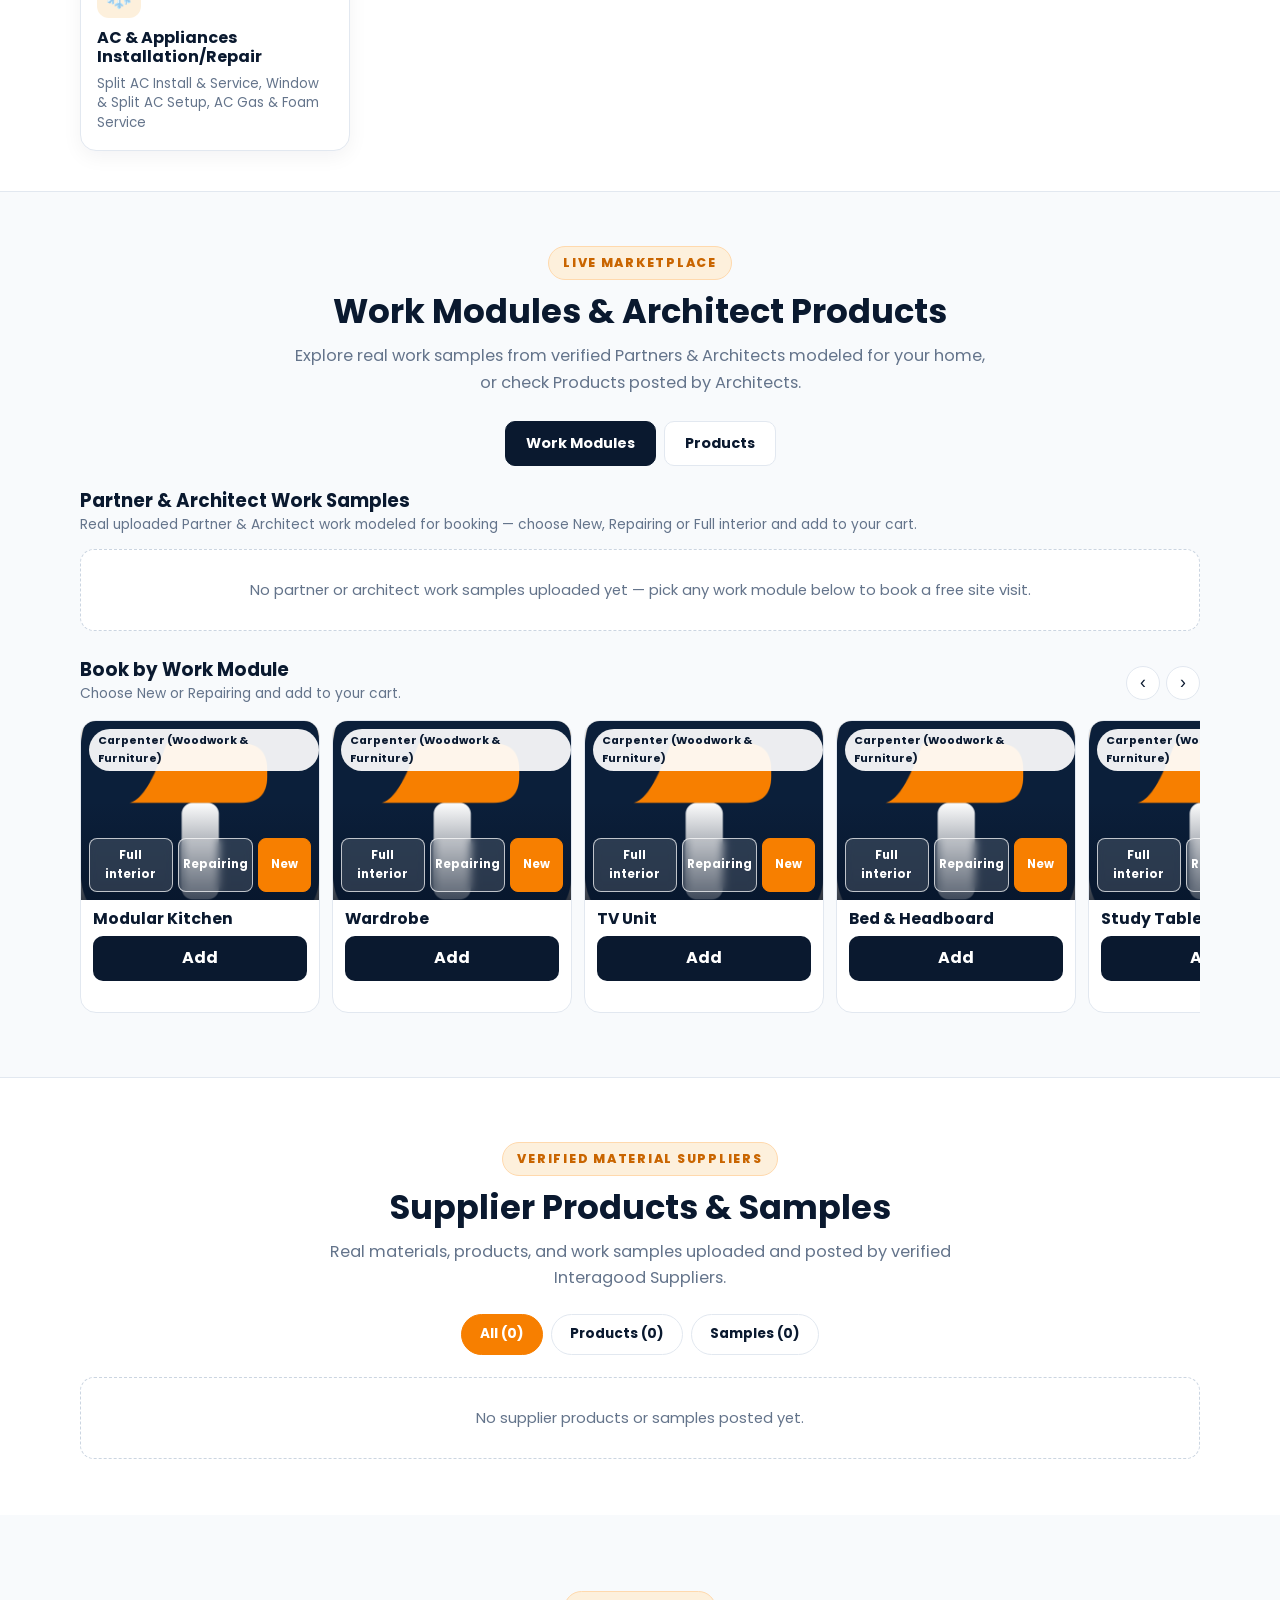
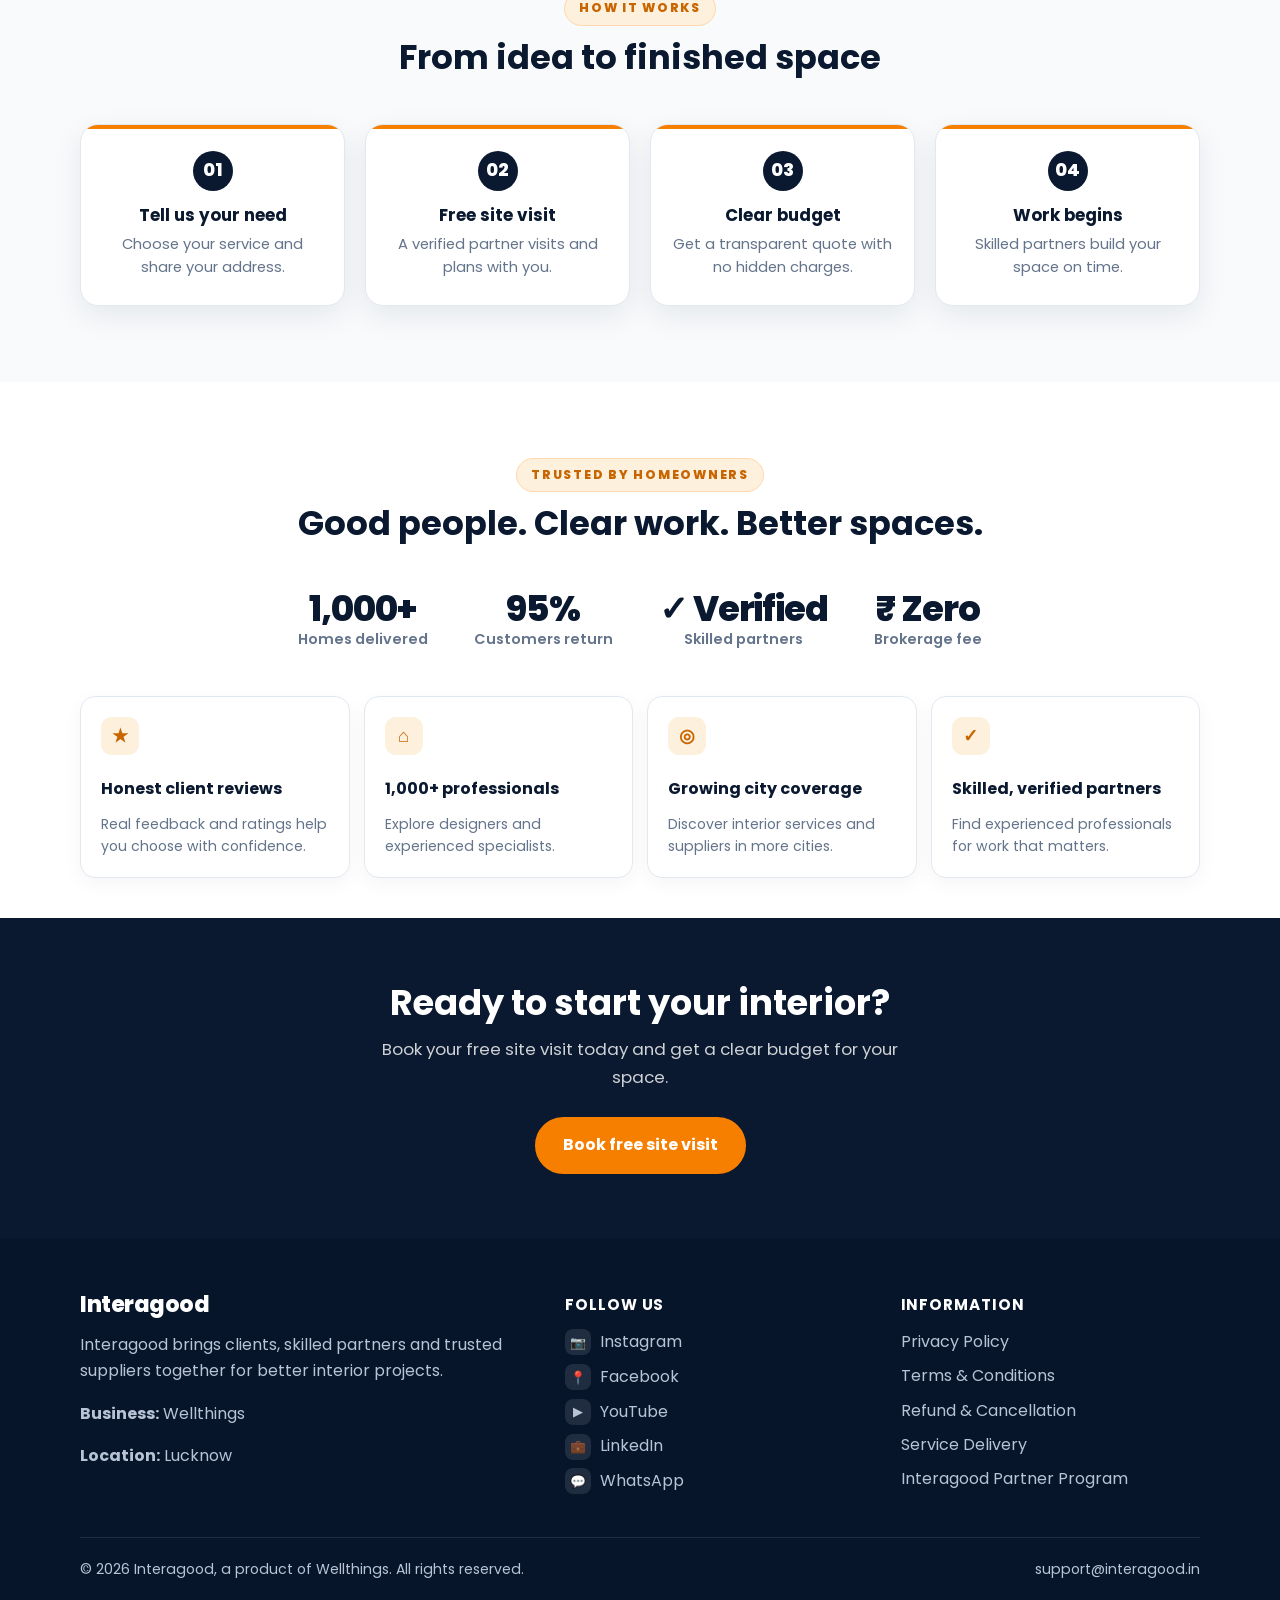
==== commit f02b3f2c: "Keep signed-in clients in control panel and isolate blank Full Interior view" ====
--- a/index.html
+++ b/index.html
@@ -9,6 +9,12 @@
   <meta property="og:description" content="Custom interior planning, verified home-service partners, and supplier catalog by Wellthings.">
   <meta property="og:image" content="assets/logo-square.png">
   <meta name="theme-color" content="#0b1f3a">
+  <script>
+    try {
+      var _igc = JSON.parse(localStorage.getItem('ig_client'));
+      if (_igc && _igc.token) location.replace('client-dashboard.html');
+    } catch (e) {}
+  </script>
   <link rel="icon" type="image/png" href="assets/favicon.png">
   <link rel="apple-touch-icon" href="assets/apple-touch-icon.png">
   <link rel="manifest" href="manifest.webmanifest">
@@ -316,9 +322,9 @@
   <script src="geo.js?v=2"></script>
   <script src="pwa.js?v=20261117f"></script>
   <script src="cart.js?v=20261126a"></script>
-  <script src="client-auth.js?v=20261126a"></script>
+  <script src="client-auth.js?v=20261126b"></script>
   <script src="app.js?v=20261106-a"></script>
-  <script src="browse.js?v=20261126a"></script>
+  <script src="browse.js?v=20261126b"></script>
   <script src="gallery.js?v=20261117f"></script>
 </body>
 </html>
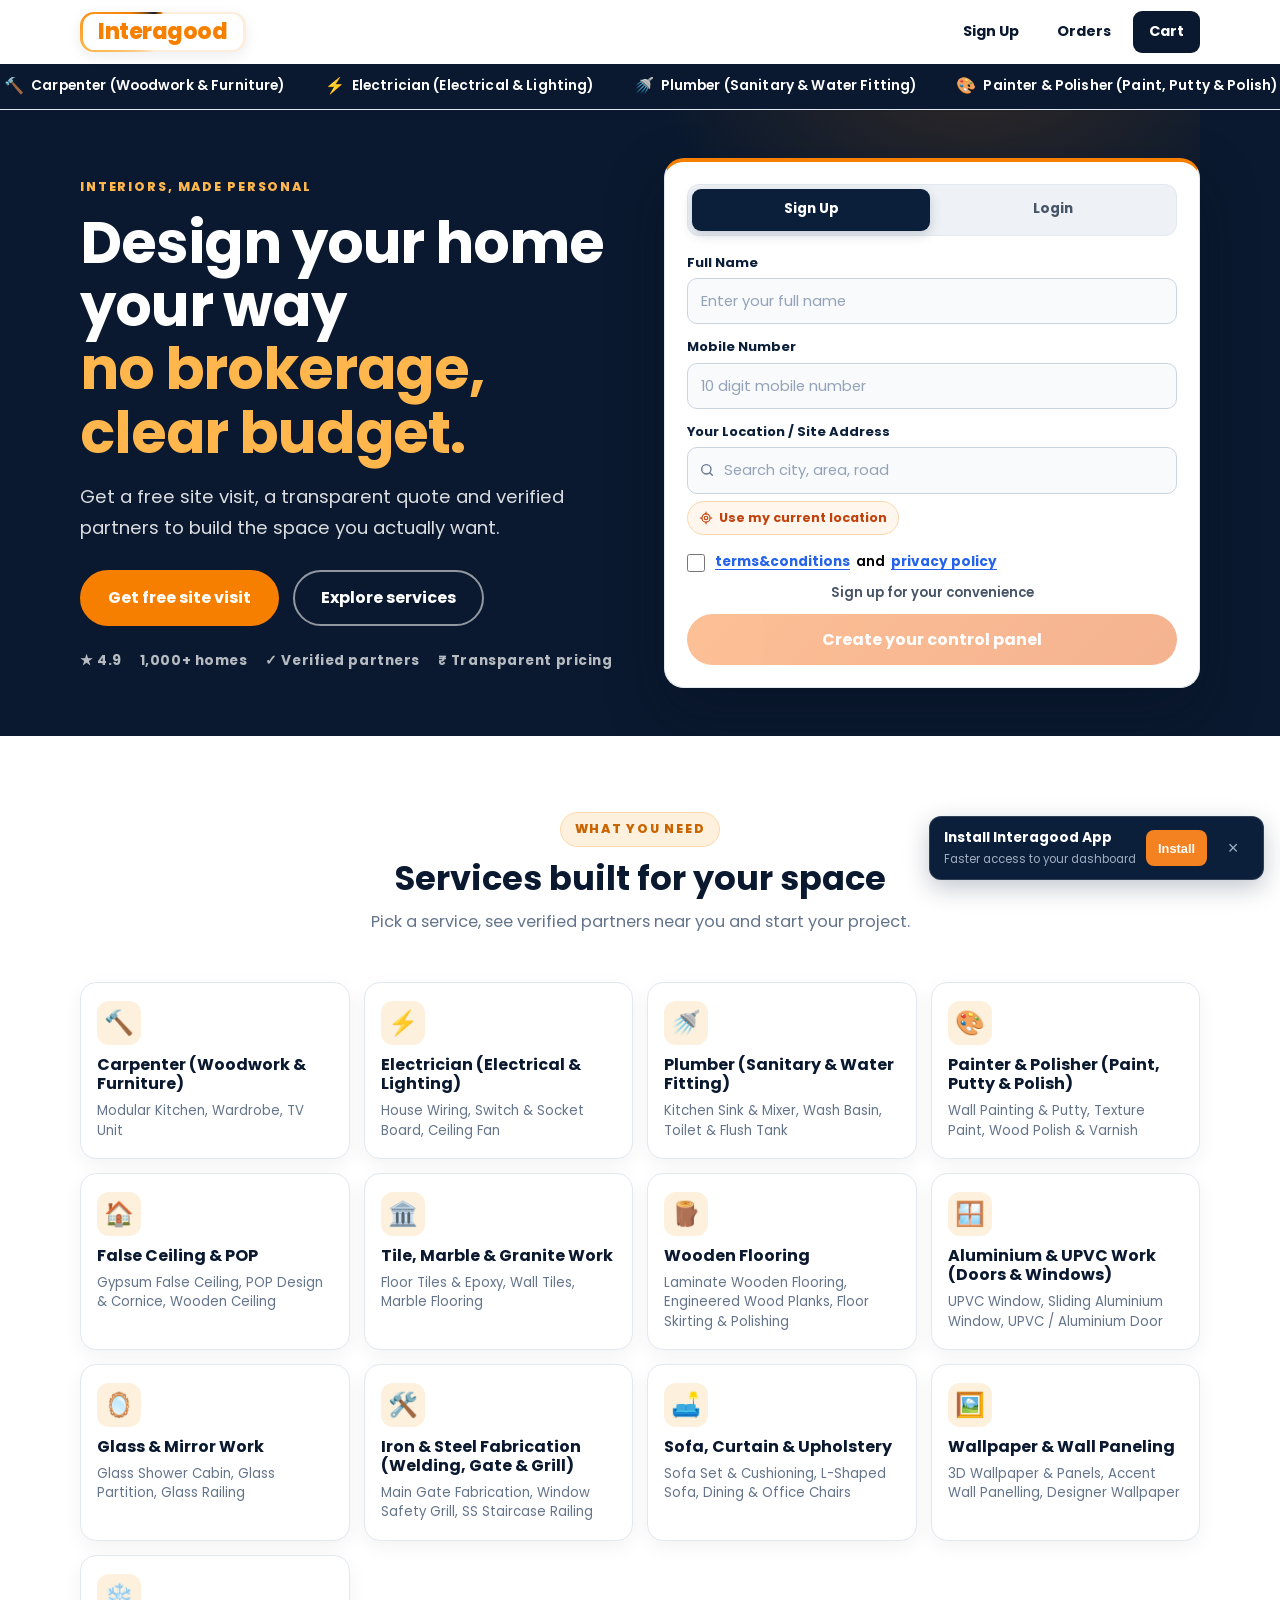
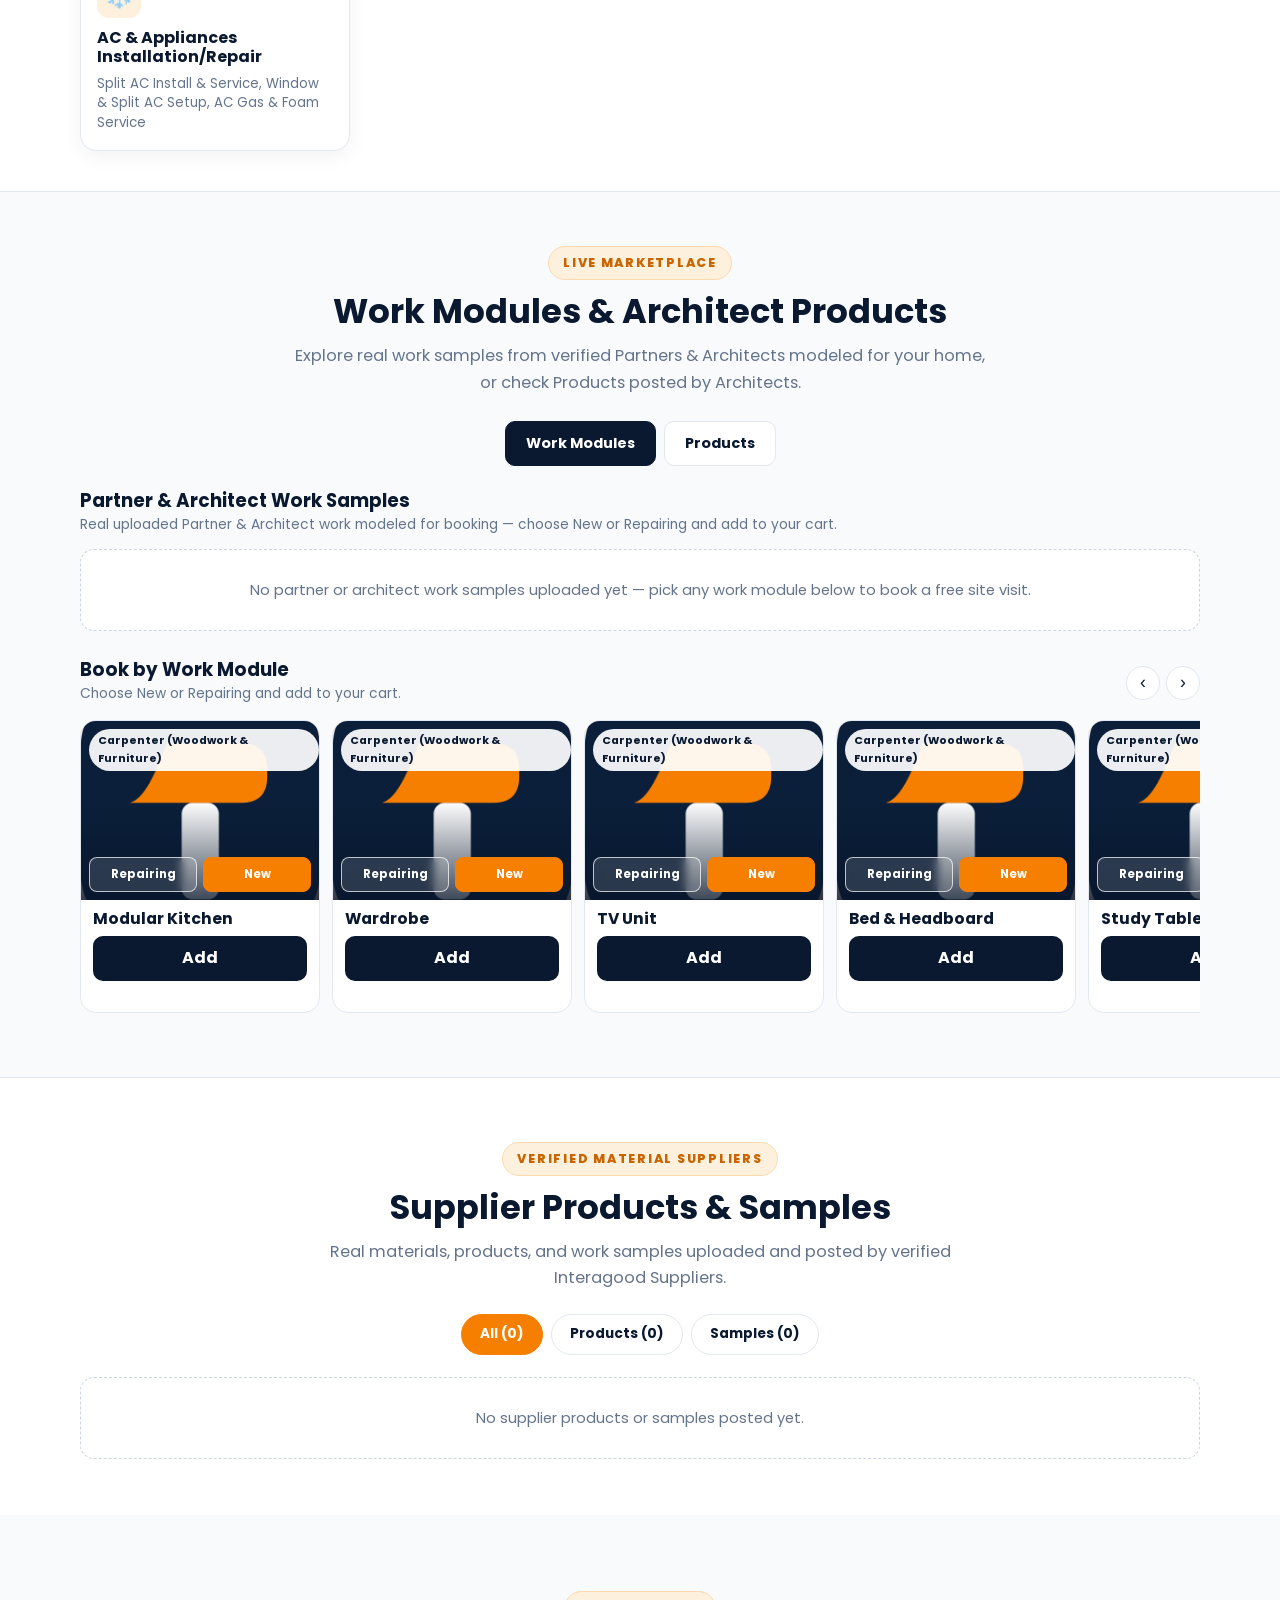
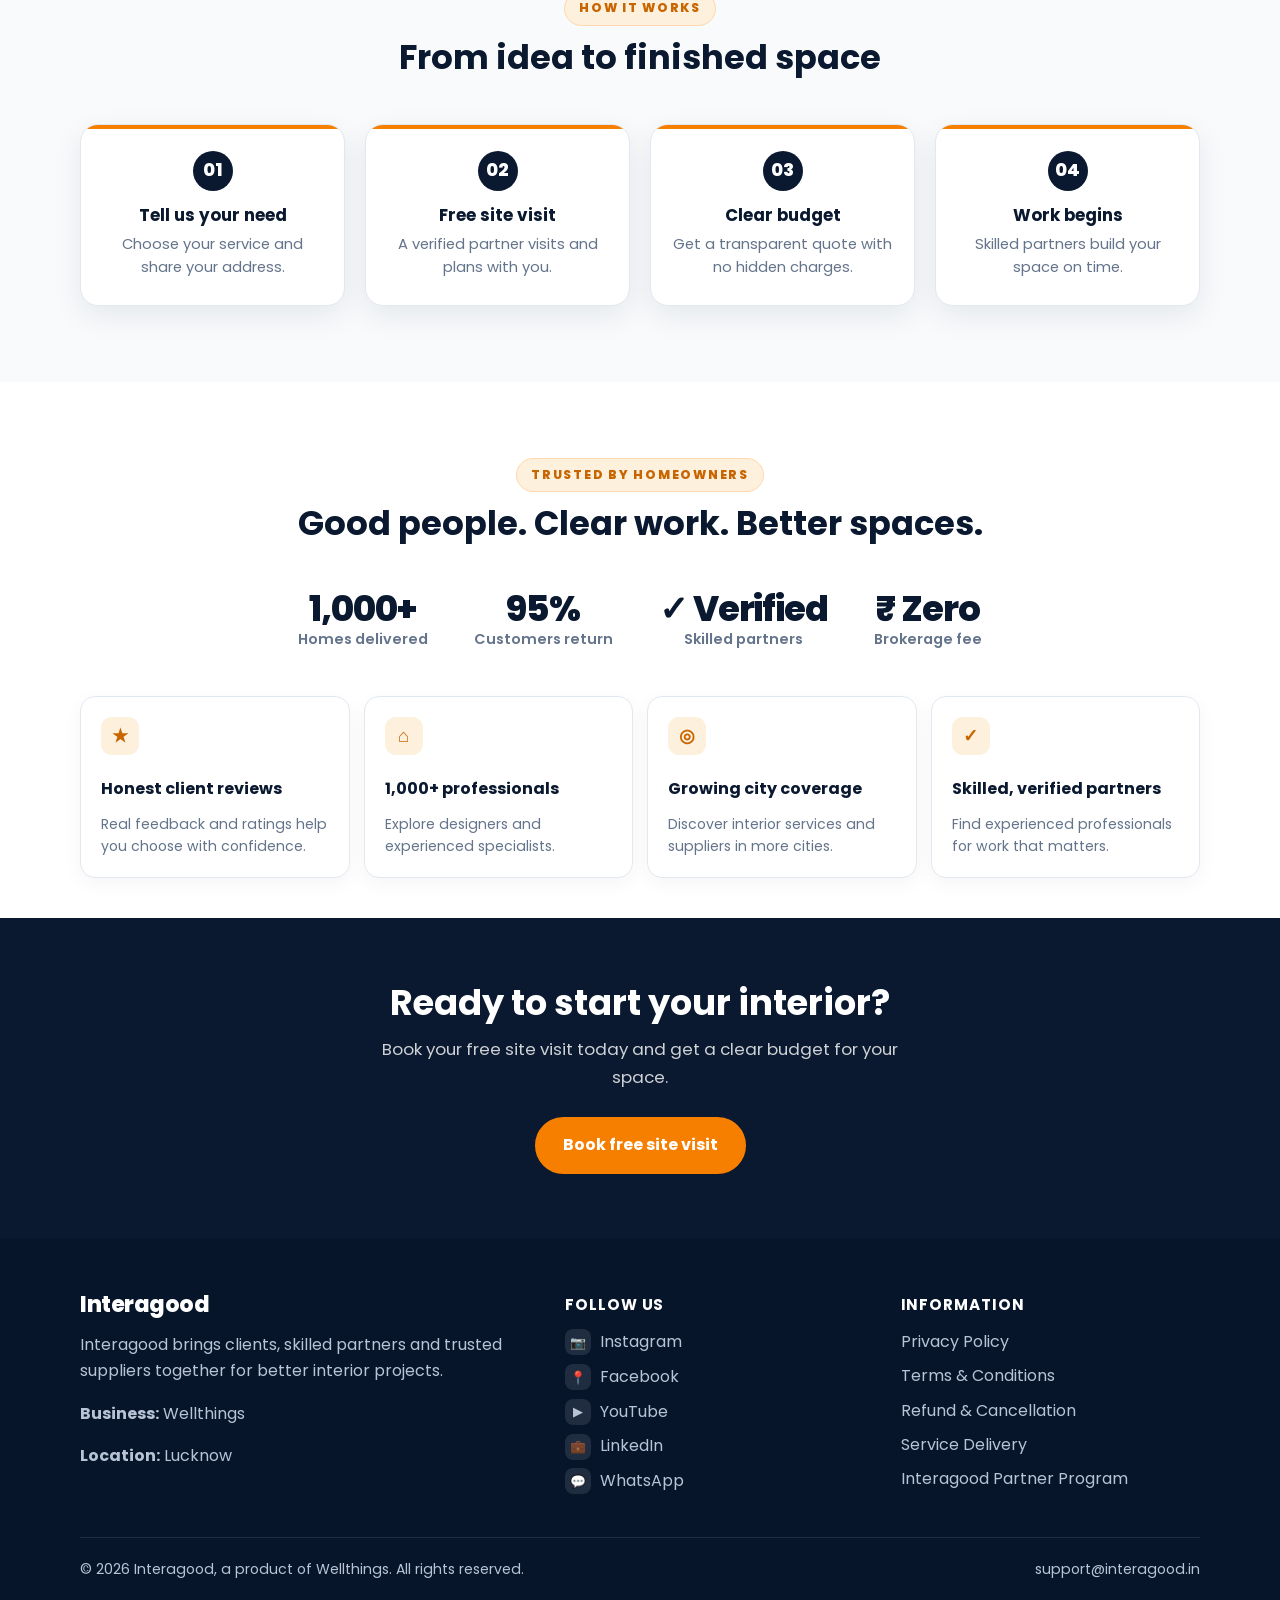
==== commit 2d1ea9ae: "Remove Full interior option and buttons; keep only New and Repairing" ====
--- a/index.html
+++ b/index.html
@@ -22,7 +22,7 @@
   <link rel="preconnect" href="https://fonts.gstatic.com" crossorigin>
   <link href="https://fonts.googleapis.com/css2?family=Poppins:wght@400;600;700;800&display=swap" rel="stylesheet">
   <link rel="stylesheet" href="style.css?v=20261117h">
-  <link rel="stylesheet" href="shop.css?v=20261126a">
+  <link rel="stylesheet" href="shop.css?v=20261126b">
 </head>
 <body class="home">
   <div class="top-fixed" id="top-fixed">
@@ -155,7 +155,7 @@
             <div class="browse-head">
               <div>
                 <h3 style="margin:0;">Partner &amp; Architect Work Samples</h3>
-                <p id="ws-sub" style="margin:2px 0 0;color:var(--muted);font-size:0.86rem;">Real uploaded work modeled for booking — choose New, Repairing or Full interior and add to your cart.</p>
+                <p id="ws-sub" style="margin:2px 0 0;color:var(--muted);font-size:0.86rem;">Real uploaded work modeled for booking — choose New or Repairing and add to your cart.</p>
               </div>
               <button type="button" class="btn-clear-filter" id="ws-clear-filter" hidden>Show all categories</button>
             </div>
@@ -324,7 +324,7 @@
   <script src="cart.js?v=20261126a"></script>
   <script src="client-auth.js?v=20261126b"></script>
   <script src="app.js?v=20261106-a"></script>
-  <script src="browse.js?v=20261126b"></script>
+  <script src="browse.js?v=20261126c"></script>
   <script src="gallery.js?v=20261117f"></script>
 </body>
 </html>
--- a/shop.css
+++ b/shop.css
@@ -15,7 +15,7 @@
 .mod-img img { display: block; width: 100%; height: 100%; object-fit: cover; user-select: none; -webkit-user-drag: none; }
 .mod-img::after { position: absolute; inset: 0; content: ""; background: linear-gradient(0deg, rgba(7, 21, 42, 0.78), transparent 55%); pointer-events: none; }
 .mod-cat { position: absolute; z-index: 1; top: 8px; left: 8px; padding: 3px 9px; border-radius: 999px; background: rgba(255, 255, 255, 0.92); color: var(--navy); font-size: 0.68rem; font-weight: 700; }
-.mode-row { position: absolute; z-index: 1; right: 8px; bottom: 8px; left: 8px; display: grid; grid-template-columns: 1.25fr 1fr 0.8fr; gap: 5px; }
+.mode-row { position: absolute; z-index: 1; right: 8px; bottom: 8px; left: 8px; display: grid; grid-template-columns: 1fr 1fr; gap: 6px; }
 .mode-row .mode { padding: 7px 4px; border: 1px solid rgba(255, 255, 255, 0.7); border-radius: 8px; background: rgba(255, 255, 255, 0.14); color: #fff; font: inherit; font-size: 0.72rem; font-weight: 700; text-align: center; text-decoration: none; cursor: pointer; backdrop-filter: blur(4px); }
 .mode-row .mode.on { border-color: var(--orange); background: var(--orange); }
 .mod-body { padding: 10px 12px 12px; }
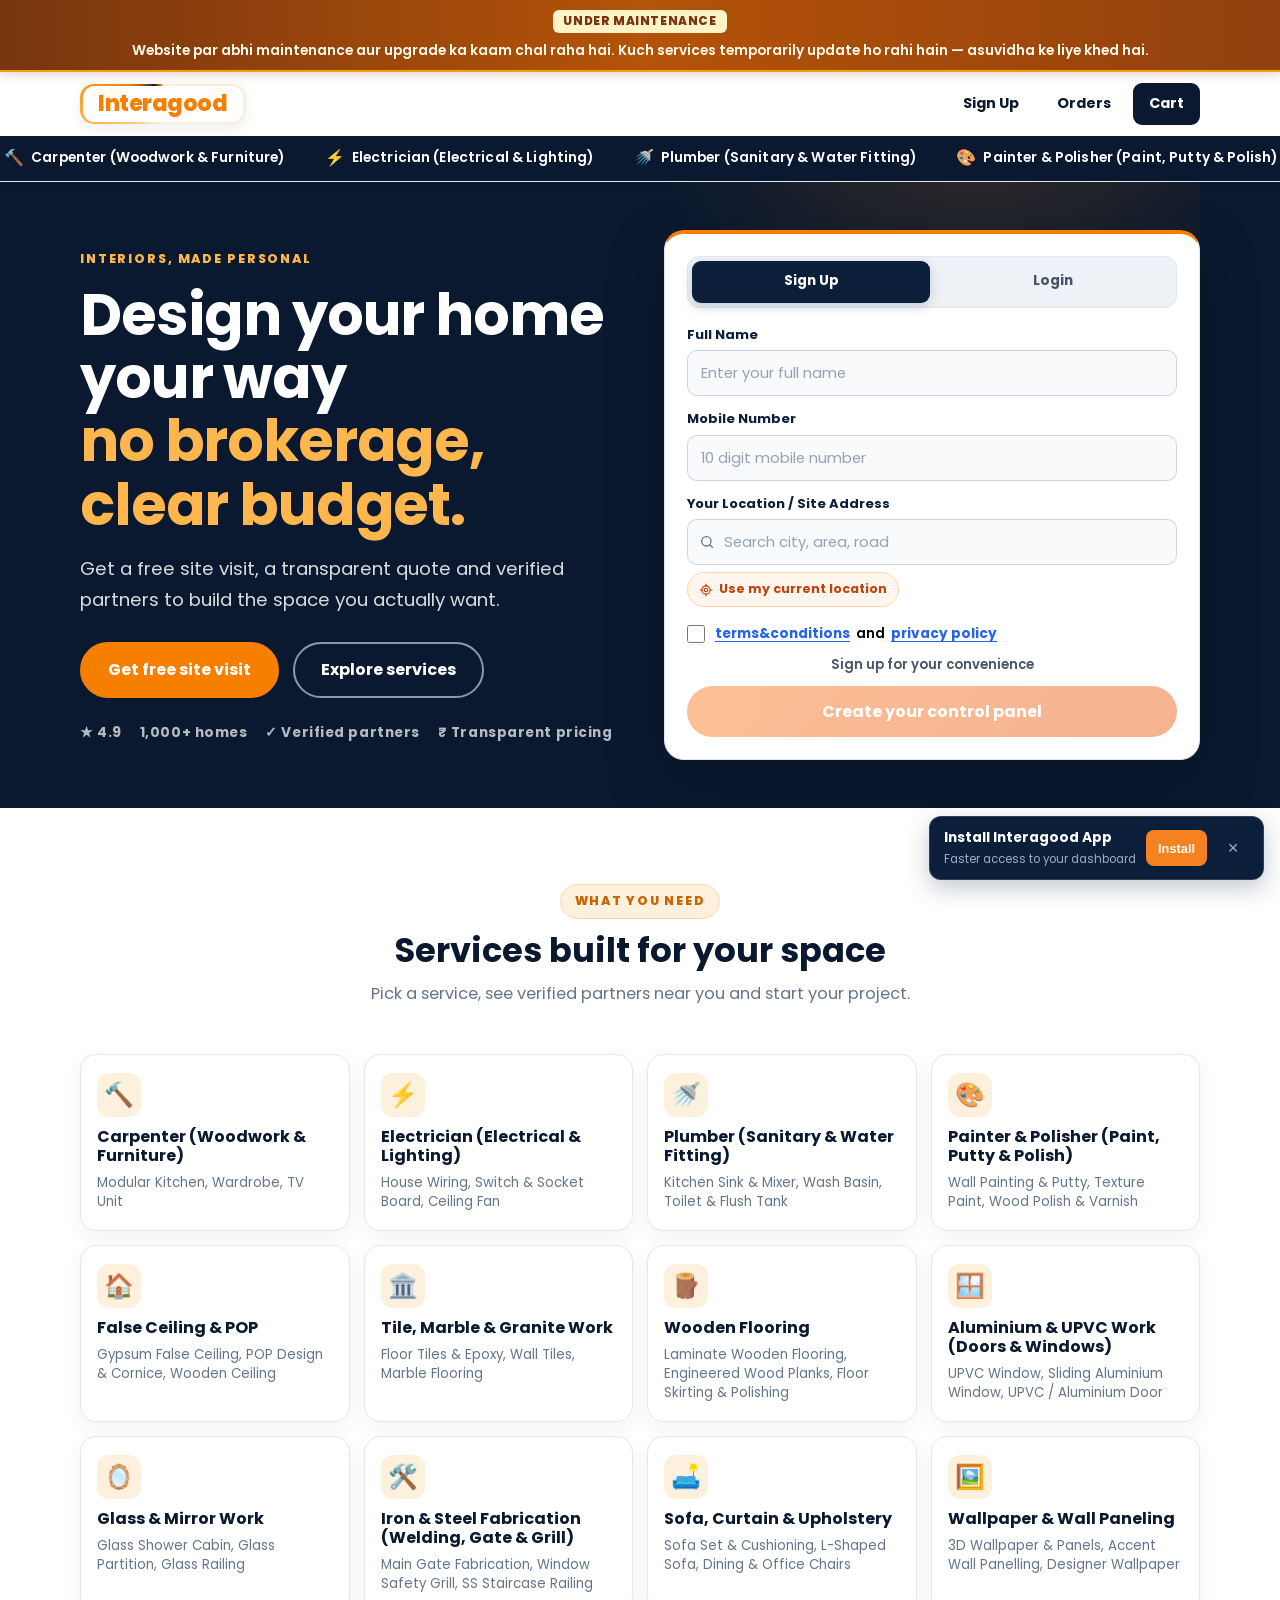
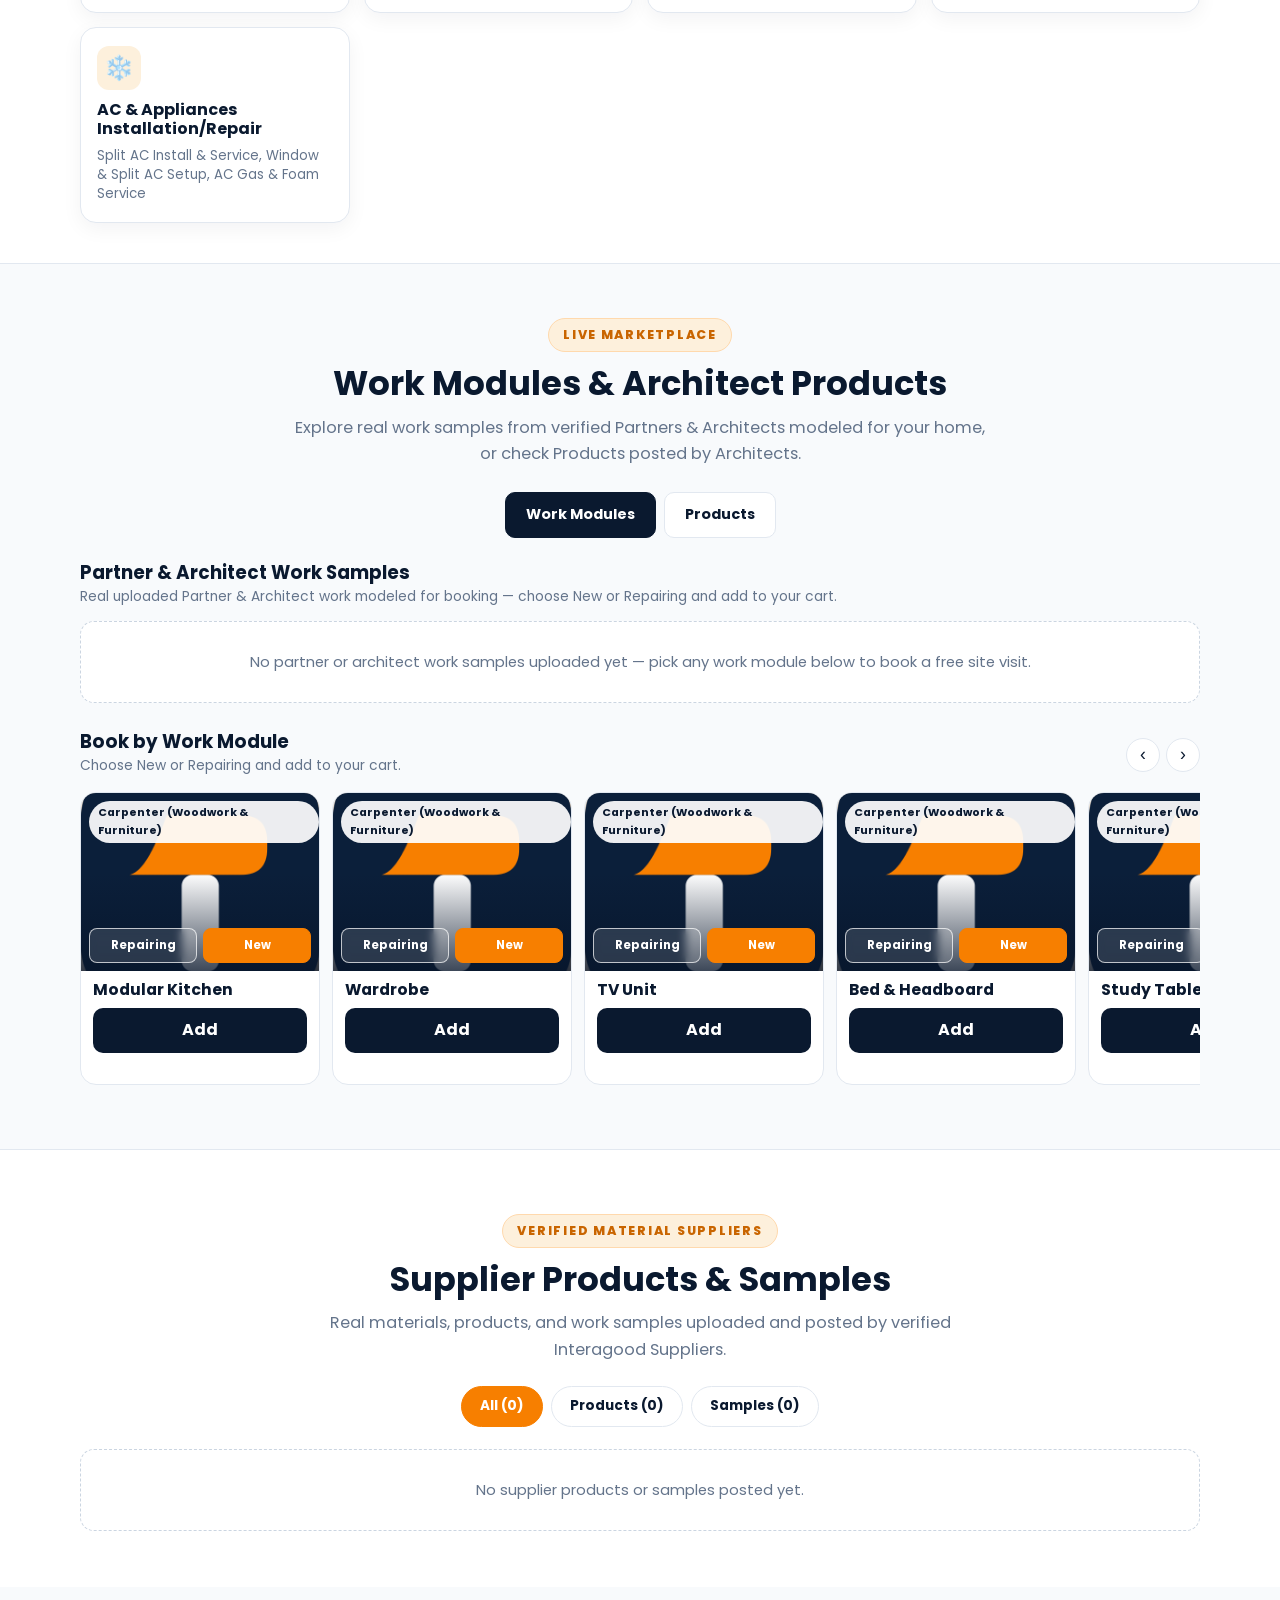
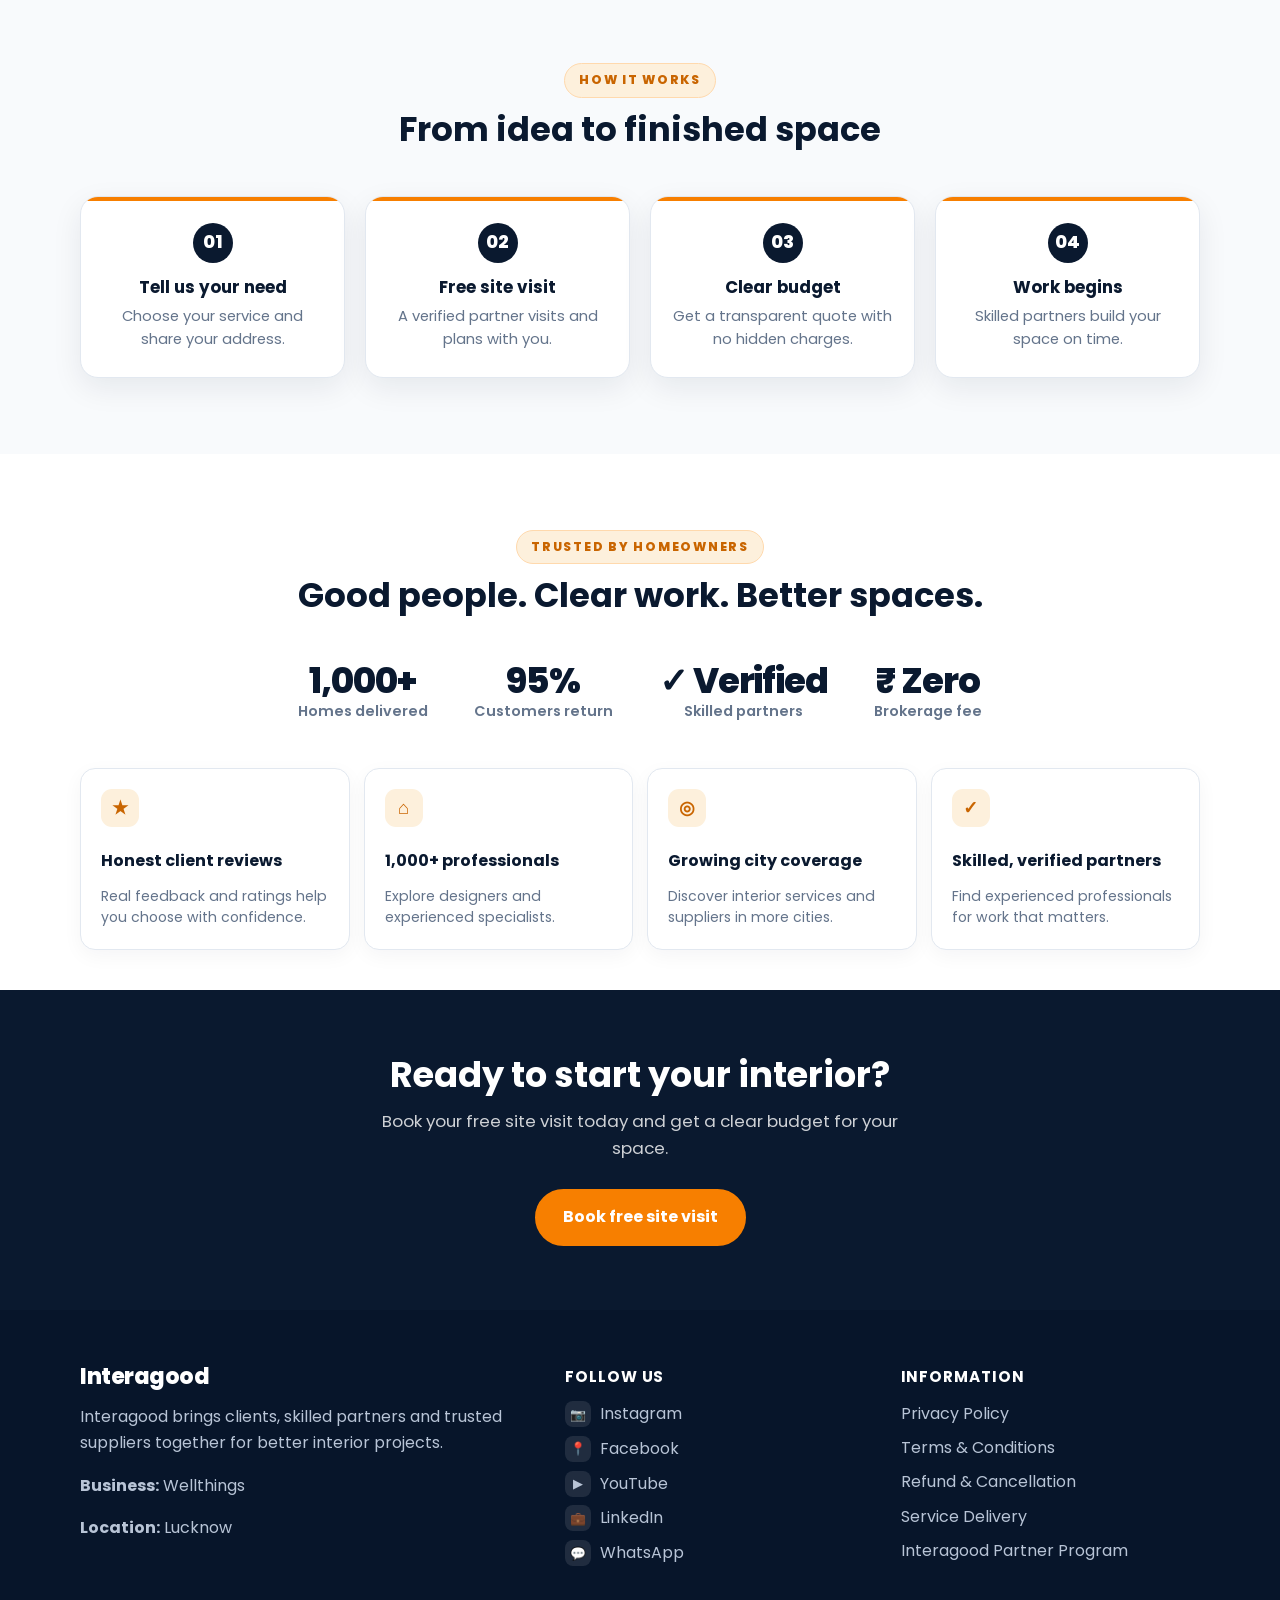
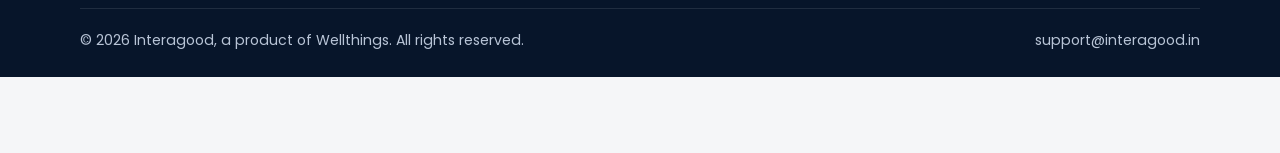
==== commit 6da271ba: "Add site-wide maintenance notice banner" ====
--- a/index.html
+++ b/index.html
@@ -317,10 +317,10 @@
     </div>
   </div>
 
-  <script src="config.js?v=20261117f"></script>
+  <script src="config.js?v=20261127a"></script>
   <script src="catalog.js?v=20261117a"></script>
   <script src="geo.js?v=2"></script>
-  <script src="pwa.js?v=20261117f"></script>
+  <script src="pwa.js?v=20261127a"></script>
   <script src="cart.js?v=20261126a"></script>
   <script src="client-auth.js?v=20261126b"></script>
   <script src="app.js?v=20261106-a"></script>
